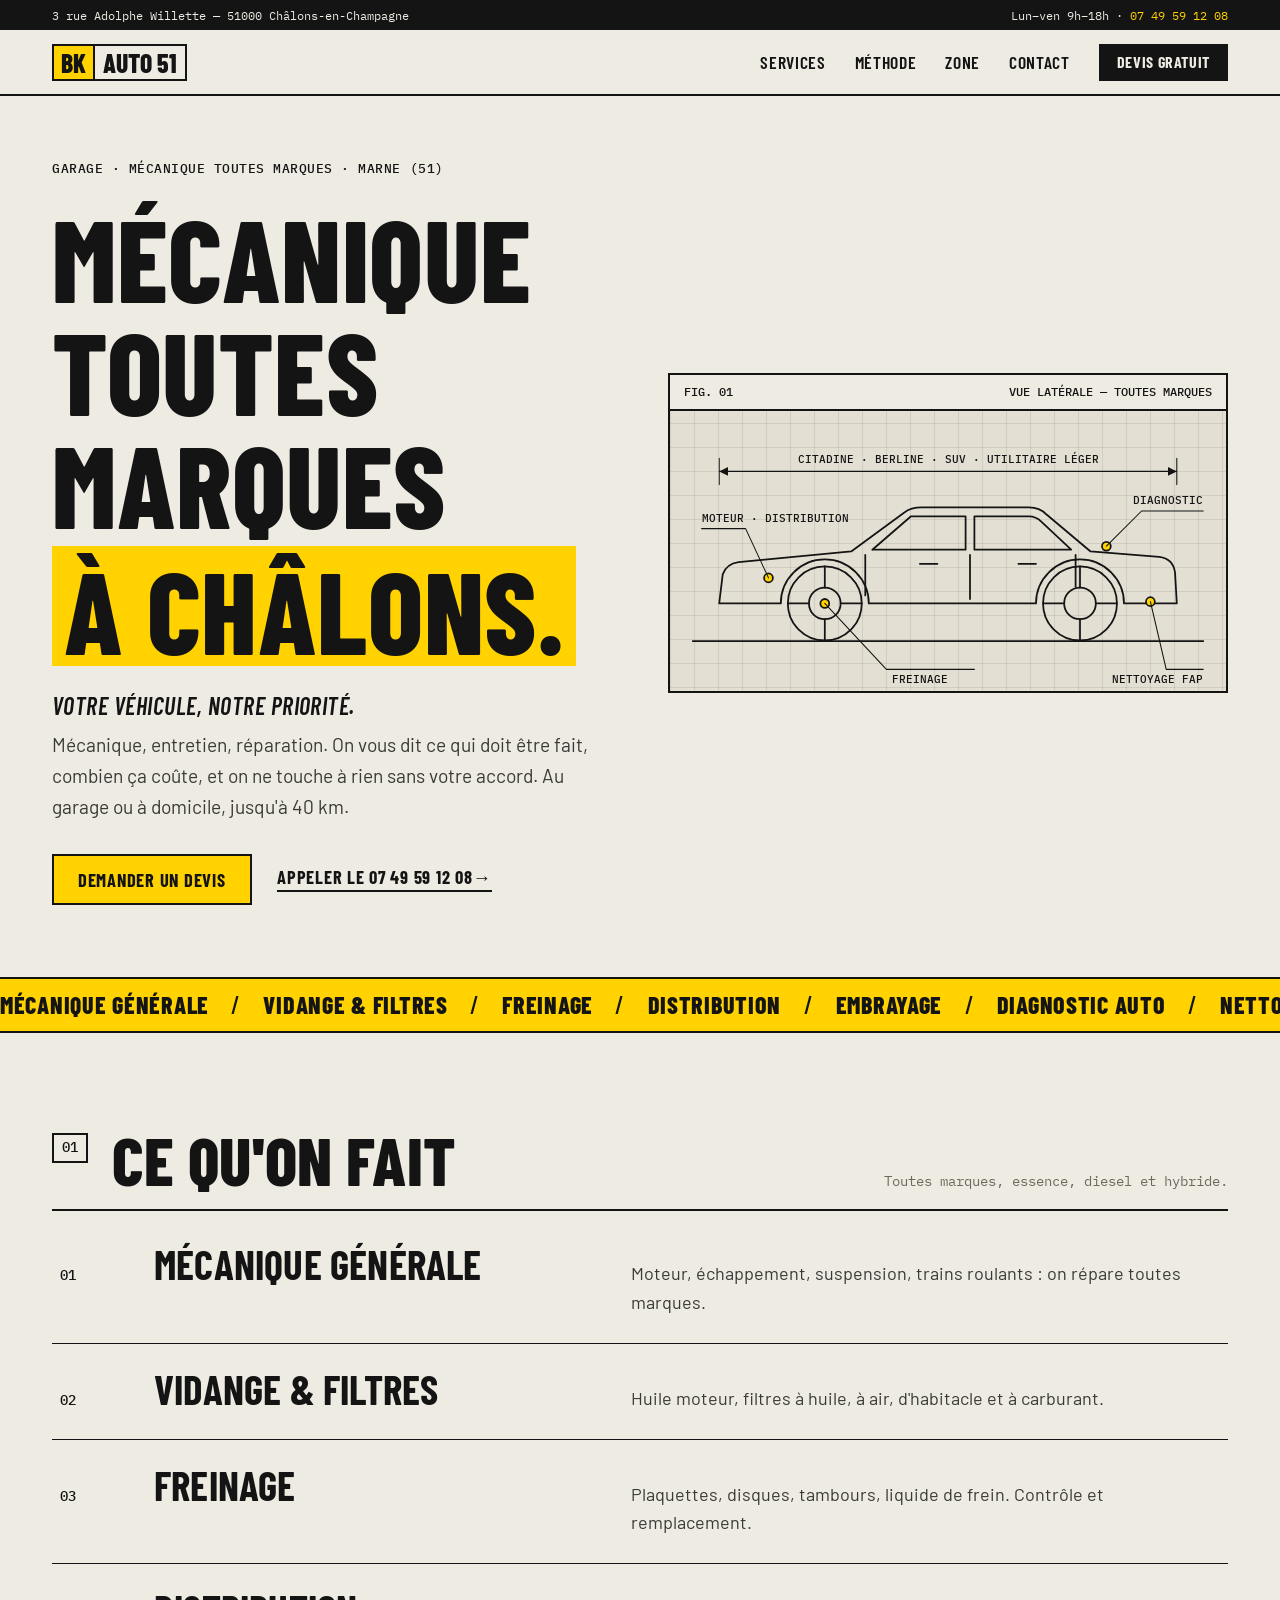
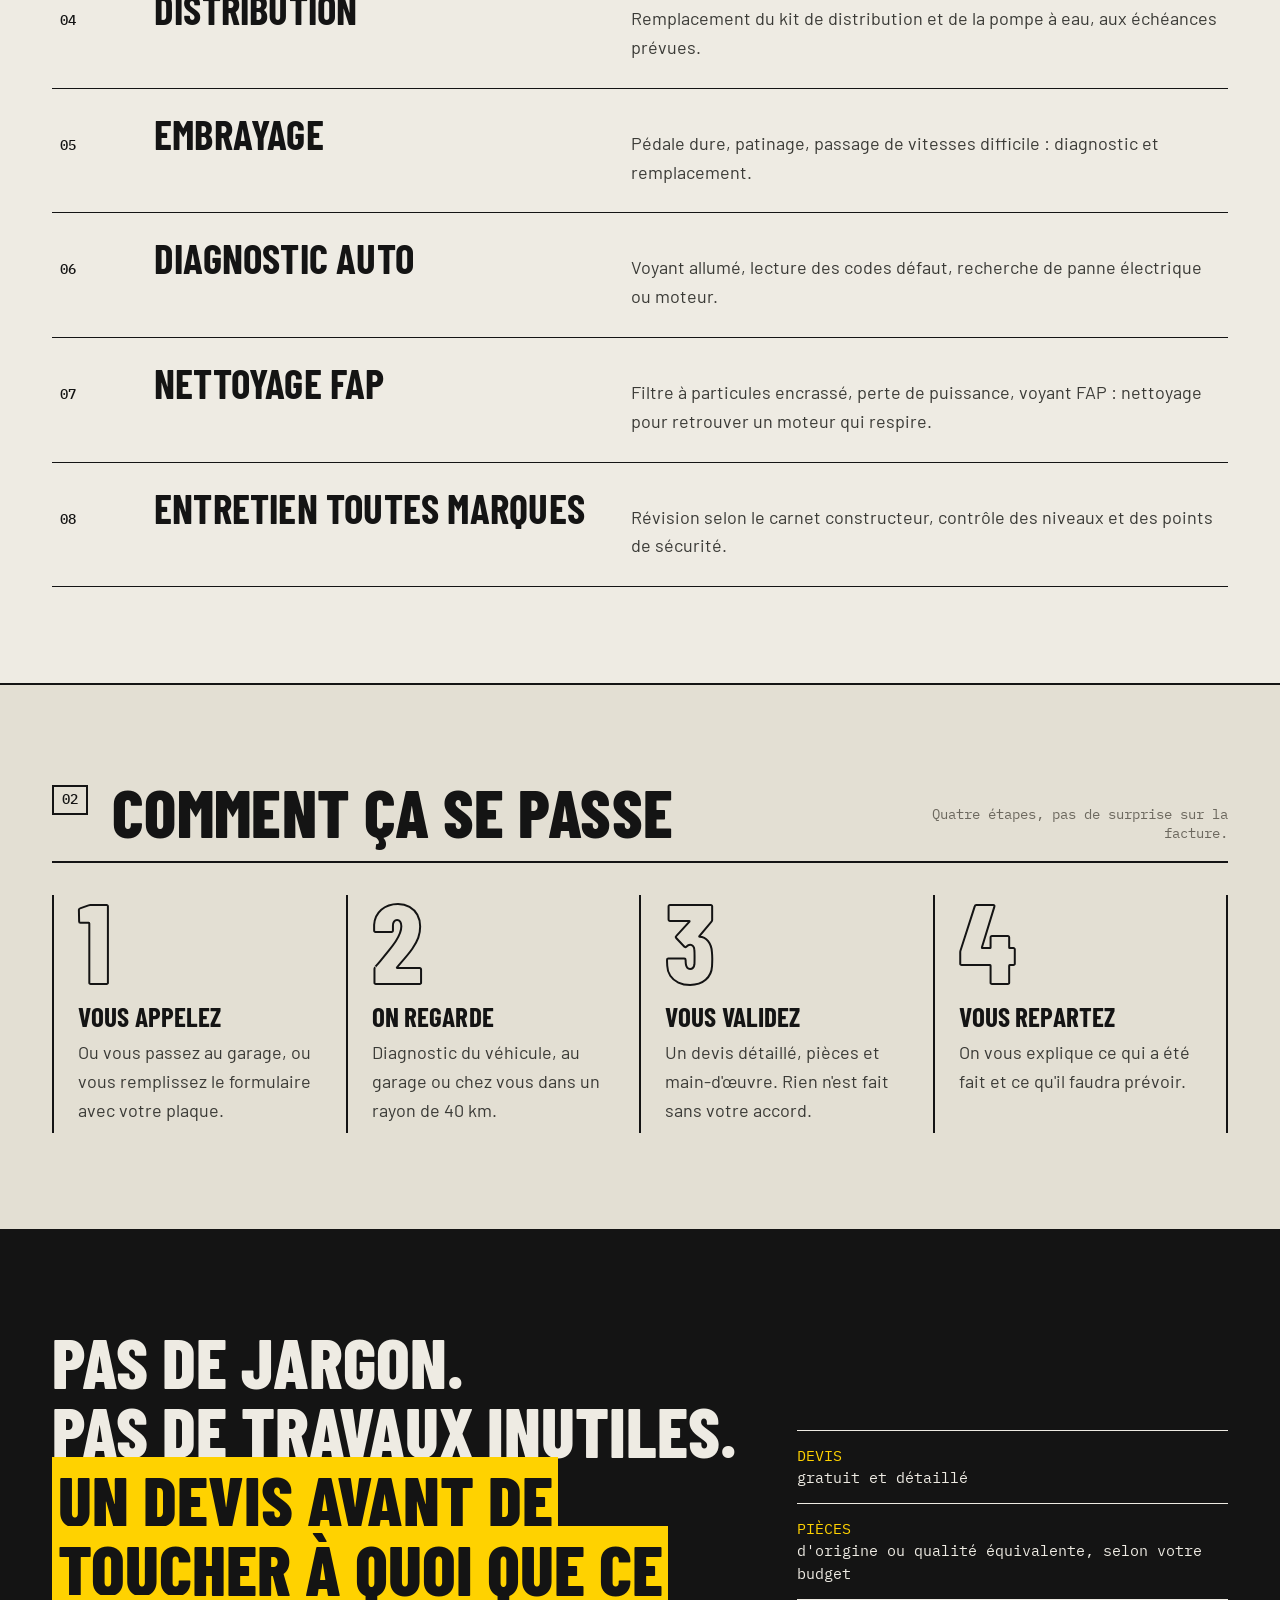
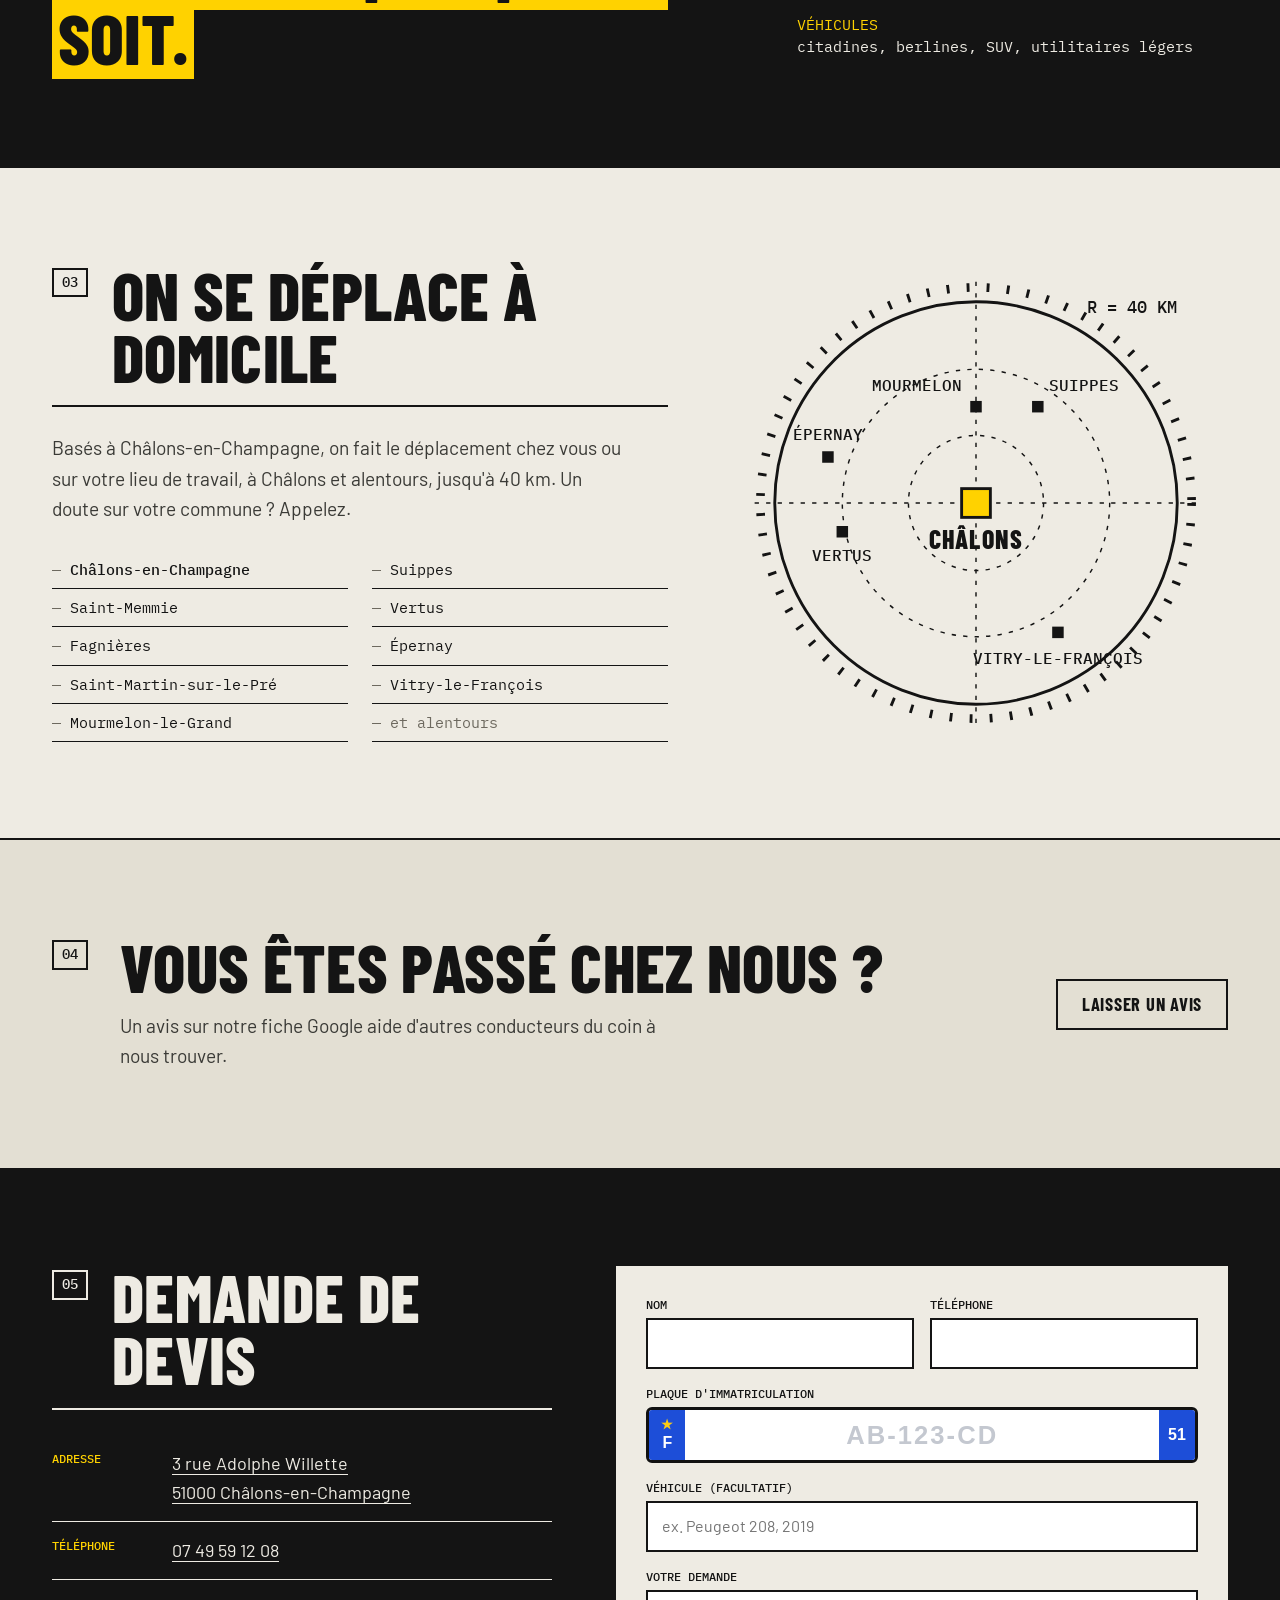
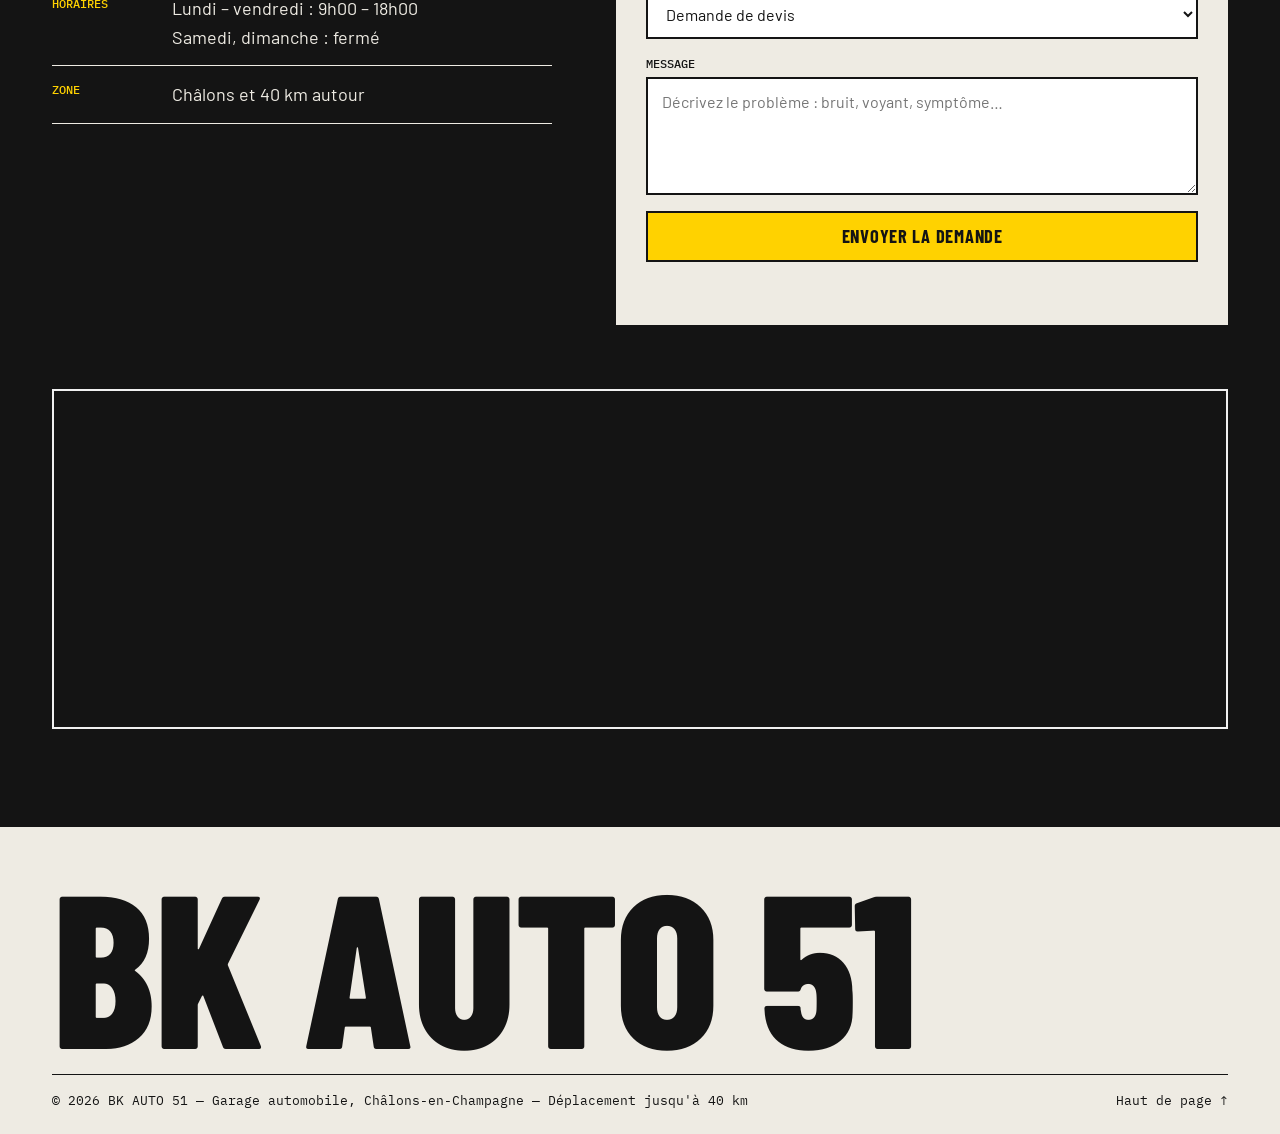
==== index.html @ 9341cbe3 "Contenu du flyer : slogan, services (vidange, distribution, embrayage, FAP), déplacement à domicile " ====
<!doctype html>
<html lang="fr">
<head>
  <meta charset="utf-8">
  <meta name="viewport" content="width=device-width, initial-scale=1">
  <title>BK AUTO 51 · Garage automobile à Châlons-en-Champagne</title>
  <meta name="description" content="BK AUTO 51, garage automobile à Châlons-en-Champagne : mécanique générale, vidange, freinage, distribution, embrayage, diagnostic et nettoyage FAP toutes marques. Déplacement à domicile jusqu'à 40 km autour de Châlons. Devis gratuit.">
  <meta property="og:title" content="BK AUTO 51 · Garage automobile à Châlons-en-Champagne">
  <meta property="og:description" content="Votre véhicule, notre priorité. Mécanique, entretien, réparation toutes marques à Châlons-en-Champagne. Déplacement à domicile.">
  <meta property="og:type" content="website">
  <meta property="og:locale" content="fr_FR">
  <meta name="theme-color" content="#141414">
  <link rel="icon" href="/assets/favicon.svg" type="image/svg+xml">
  <link rel="preconnect" href="https://fonts.googleapis.com">
  <link rel="preconnect" href="https://fonts.gstatic.com" crossorigin>
  <link href="https://fonts.googleapis.com/css2?family=Barlow+Condensed:wght@500;600;700;800&family=Barlow:wght@400;500;600&family=IBM+Plex+Mono:wght@400;500&display=swap" rel="stylesheet">
  <link rel="stylesheet" href="/assets/styles.css?v=10">
  <script type="application/ld+json">
  {
    "@context": "https://schema.org",
    "@type": "AutoRepair",
    "name": "BK AUTO 51",
    "address": {
      "@type": "PostalAddress",
      "streetAddress": "3 Rue Adolphe Willette",
      "postalCode": "51000",
      "addressLocality": "Châlons-en-Champagne",
      "addressCountry": "FR"
    },
    "telephone": "+33749591208",
    "openingHours": "Mo-Fr 09:00-18:00",
    "areaServed": {
      "@type": "GeoCircle",
      "geoMidpoint": { "@type": "GeoCoordinates", "latitude": 48.957, "longitude": 4.363 },
      "geoRadius": "40000"
    }
  }
  </script>
</head>
<body>
  <div class="topbar">
    <div class="container topbar__inner">
      <span>3 rue Adolphe Willette — 51000 Châlons-en-Champagne</span>
      <span class="topbar__right">Lun–ven 9h–18h · <a href="tel:+33749591208">07 49 59 12 08</a></span>
    </div>
  </div>

  <header class="header" id="top">
    <div class="container header__inner">
      <a href="#top" class="logo" aria-label="BK AUTO 51, accueil">
        <span class="logo__bk">BK</span><span class="logo__rest">AUTO&nbsp;51</span>
      </a>
      <button class="nav-toggle" aria-label="Ouvrir le menu" aria-expanded="false" aria-controls="nav">Menu</button>
      <nav class="nav" id="nav">
        <a href="#services">Services</a>
        <a href="#methode">Méthode</a>
        <a href="#zone">Zone</a>
        <a href="#contact">Contact</a>
        <a href="#contact" class="btn btn--dark btn--sm">Devis gratuit</a>
      </nav>
    </div>
  </header>

  <main>
    <section class="hero">
      <div class="container hero__inner">
        <div class="hero__text">
          <p class="kicker anim-in" style="--d:0">Garage · Mécanique toutes marques · Marne (51)</p>
          <h1 class="anim-in" style="--d:1">Mécanique<br>toutes marques<br><mark>à Châlons.</mark></h1>
          <p class="slogan anim-in" style="--d:2">Votre véhicule, notre priorité.</p>
          <p class="lead anim-in" style="--d:2">Mécanique, entretien, réparation. On vous dit ce qui doit être fait, combien ça coûte, et on ne touche à rien sans votre accord. Au garage ou à domicile, jusqu'à 40&nbsp;km.</p>
          <div class="hero__actions anim-in" style="--d:3">
            <a href="#contact" class="btn btn--yellow">Demander un devis</a>
            <a href="tel:+33749591208" class="link-arrow">Appeler le 07 49 59 12 08</a>
          </div>
        </div>

        <figure class="blueprint anim-in" style="--d:2" aria-hidden="true">
          <figcaption class="blueprint__cap"><span>Fig. 01</span><span>Vue latérale — toutes marques</span></figcaption>
          <svg viewBox="0 0 600 300" class="blueprint__svg">
            <g class="bp-draw">
              <path d="M40 205 L44 172 Q48 160 62 158 L190 146 L250 102 Q258 96 270 96 L392 96 Q404 96 412 104 L462 146 L540 152 Q556 154 558 170 L560 205 L500 205 A50 50 0 0 0 400 205 L210 205 A50 50 0 0 0 110 205 Z"/>
              <path d="M214 144 L258 106 L320 106 L320 144 Z"/>
              <path d="M330 106 L392 106 Q400 106 406 112 L440 144 L330 144 Z"/>
              <path d="M325 150 L325 200 M206 150 L206 196 M445 150 L445 186"/>
              <path d="M268 160 L288 160 M380 160 L400 160"/>
              <path d="M10 248 L590 248"/>
            </g>
            <g class="bp-wheel" style="transform-origin:160px 205px">
              <circle cx="160" cy="205" r="42"/><circle cx="160" cy="205" r="18"/>
              <path d="M160 187 V163 M160 223 V247 M142 205 H118 M178 205 H202"/>
            </g>
            <g class="bp-wheel" style="transform-origin:450px 205px">
              <circle cx="450" cy="205" r="42"/><circle cx="450" cy="205" r="18"/>
              <path d="M450 187 V163 M450 223 V247 M432 205 H408 M468 205 H492"/>
            </g>
            <g class="bp-dim">
              <path d="M40 40 V70 M560 40 V70 M40 55 H560"/>
              <path d="M40 55 l10 -5 v10 z M560 55 l-10 -5 v10 z" class="bp-fill"/>
              <text x="300" y="46" text-anchor="middle">Citadine · berline · SUV · utilitaire léger</text>
            </g>
            <g class="bp-call">
              <circle cx="96" cy="176" r="5" class="bp-fill"/><path d="M96 176 L70 120 H20"/><text x="20" y="112">Moteur · distribution</text>
              <circle cx="160" cy="205" r="5" class="bp-fill"/><path d="M160 205 L230 280 H330"/><text x="236" y="296">Freinage</text>
              <circle cx="480" cy="140" r="5" class="bp-fill"/><path d="M480 140 L520 100 H590"/><text x="590" y="92" text-anchor="end">Diagnostic</text>
              <circle cx="530" cy="203" r="5" class="bp-fill"/><path d="M530 203 L548 280 H590"/><text x="590" y="296" text-anchor="end">Nettoyage FAP</text>
            </g>
          </svg>
        </figure>
      </div>
    </section>

    <div class="ticker" aria-hidden="true">
      <div class="ticker__track">
        <span>Mécanique générale</span><span>Vidange &amp; filtres</span><span>Freinage</span><span>Distribution</span><span>Embrayage</span><span>Diagnostic auto</span><span>Nettoyage FAP</span><span>Entretien toutes marques</span><span>Déplacement à domicile</span>
        <span>Mécanique générale</span><span>Vidange &amp; filtres</span><span>Freinage</span><span>Distribution</span><span>Embrayage</span><span>Diagnostic auto</span><span>Nettoyage FAP</span><span>Entretien toutes marques</span><span>Déplacement à domicile</span>
      </div>
    </div>

    <section class="section" id="services">
      <div class="container">
        <header class="sec-head" data-reveal>
          <span class="sec-head__num">01</span>
          <h2>Ce qu'on fait</h2>
          <p>Toutes marques, essence, diesel et hybride.</p>
        </header>
        <ol class="services">
          <li data-reveal><span class="services__n">01</span><h3>Mécanique générale</h3><p>Moteur, échappement, suspension, trains roulants : on répare toutes marques.</p></li>
          <li data-reveal><span class="services__n">02</span><h3>Vidange &amp; filtres</h3><p>Huile moteur, filtres à huile, à air, d'habitacle et à carburant.</p></li>
          <li data-reveal><span class="services__n">03</span><h3>Freinage</h3><p>Plaquettes, disques, tambours, liquide de frein. Contrôle et remplacement.</p></li>
          <li data-reveal><span class="services__n">04</span><h3>Distribution</h3><p>Remplacement du kit de distribution et de la pompe à eau, aux échéances prévues.</p></li>
          <li data-reveal><span class="services__n">05</span><h3>Embrayage</h3><p>Pédale dure, patinage, passage de vitesses difficile : diagnostic et remplacement.</p></li>
          <li data-reveal><span class="services__n">06</span><h3>Diagnostic auto</h3><p>Voyant allumé, lecture des codes défaut, recherche de panne électrique ou moteur.</p></li>
          <li data-reveal><span class="services__n">07</span><h3>Nettoyage FAP</h3><p>Filtre à particules encrassé, perte de puissance, voyant FAP : nettoyage pour retrouver un moteur qui respire.</p></li>
          <li data-reveal><span class="services__n">08</span><h3>Entretien toutes marques</h3><p>Révision selon le carnet constructeur, contrôle des niveaux et des points de sécurité.</p></li>
        </ol>
      </div>
    </section>

    <section class="section section--paper2" id="methode">
      <div class="container">
        <header class="sec-head" data-reveal>
          <span class="sec-head__num">02</span>
          <h2>Comment ça se passe</h2>
          <p>Quatre étapes, pas de surprise sur la facture.</p>
        </header>
        <ol class="steps">
          <li data-reveal><span class="steps__n">1</span><h3>Vous appelez</h3><p>Ou vous passez au garage, ou vous remplissez le formulaire avec votre plaque.</p></li>
          <li data-reveal><span class="steps__n">2</span><h3>On regarde</h3><p>Diagnostic du véhicule, au garage ou chez vous dans un rayon de 40&nbsp;km.</p></li>
          <li data-reveal><span class="steps__n">3</span><h3>Vous validez</h3><p>Un devis détaillé, pièces et main-d'œuvre. Rien n'est fait sans votre accord.</p></li>
          <li data-reveal><span class="steps__n">4</span><h3>Vous repartez</h3><p>On vous explique ce qui a été fait et ce qu'il faudra prévoir.</p></li>
        </ol>
      </div>
    </section>

    <section class="section section--ink" id="engagement">
      <div class="container statement">
        <p class="statement__big" data-reveal>Pas de jargon.<br>Pas de travaux inutiles.<br><mark>Un devis avant de toucher à quoi que ce soit.</mark></p>
        <ul class="statement__list" data-reveal>
          <li><span>Devis</span>gratuit et détaillé</li>
          <li><span>Pièces</span>d'origine ou qualité équivalente, selon votre budget</li>
          <li><span>Véhicules</span>citadines, berlines, SUV, utilitaires légers</li>
        </ul>
      </div>
    </section>

    <section class="section" id="zone">
      <div class="container zone">
        <div>
          <header class="sec-head sec-head--stack" data-reveal>
            <span class="sec-head__num">03</span>
            <h2>On se déplace à domicile</h2>
          </header>
          <p class="lead" data-reveal>Basés à Châlons-en-Champagne, on fait le déplacement chez vous ou sur votre lieu de travail, à Châlons et alentours, jusqu'à 40&nbsp;km. Un doute sur votre commune&nbsp;? Appelez.</p>
          <ul class="towns" data-reveal>
            <li>Châlons-en-Champagne</li><li>Saint-Memmie</li><li>Fagnières</li><li>Saint-Martin-sur-le-Pré</li>
            <li>Mourmelon-le-Grand</li><li>Suippes</li><li>Vertus</li><li>Épernay</li><li>Vitry-le-François</li><li>et alentours</li>
          </ul>
        </div>
        <figure class="map" data-reveal aria-hidden="true">
          <svg viewBox="0 0 320 320">
            <circle class="map__grid" cx="160" cy="160" r="140"/>
            <circle class="map__grid map__grid--thin" cx="160" cy="160" r="93"/>
            <circle class="map__grid map__grid--thin" cx="160" cy="160" r="47"/>
            <circle class="map__spin" cx="160" cy="160" r="150"/>
            <path class="map__grid map__grid--thin" d="M160 6 V314 M6 160 H314"/>
            <g class="map__towns">
              <g style="--t:0"><rect x="53" y="124" width="8" height="8"/><text x="57" y="116" text-anchor="middle">Épernay</text></g>
              <g style="--t:1"><rect x="63" y="176" width="8" height="8"/><text x="67" y="200" text-anchor="middle">Vertus</text></g>
              <g style="--t:2"><rect x="156" y="89" width="8" height="8"/><text x="150" y="82" text-anchor="end">Mourmelon</text></g>
              <g style="--t:3"><rect x="199" y="89" width="8" height="8"/><text x="211" y="82">Suippes</text></g>
              <g style="--t:4"><rect x="213" y="246" width="8" height="8"/><text x="217" y="272" text-anchor="middle">Vitry-le-François</text></g>
            </g>
            <text class="map__km" x="300" y="28" text-anchor="end">R = 40 km</text>
            <rect class="map__home" x="150" y="150" width="20" height="20"/>
            <text class="map__city" x="160" y="192" text-anchor="middle">CHÂLONS</text>
          </svg>
        </figure>
      </div>
    </section>

    <section class="section section--paper2" id="avis">
      <div class="container reviews" data-reveal>
        <span class="sec-head__num">04</span>
        <div>
          <h2>Vous êtes passé chez nous&nbsp;?</h2>
          <p class="lead">Un avis sur notre fiche Google aide d'autres conducteurs du coin à nous trouver.</p>
        </div>
        <a class="btn btn--outline" href="https://www.google.com/maps/search/?api=1&amp;query=BK+AUTO+51+3+rue+Adolphe+Willette+51000+Ch%C3%A2lons-en-Champagne" target="_blank" rel="noopener">Laisser un avis</a>
      </div>
    </section>

    <section class="section section--ink" id="contact">
      <div class="container contact">
        <div>
          <header class="sec-head sec-head--stack" data-reveal>
            <span class="sec-head__num">05</span>
            <h2>Demande de devis</h2>
          </header>
          <dl class="infos" data-reveal>
            <dt>Adresse</dt>
            <dd><a href="https://www.google.com/maps/search/?api=1&amp;query=BK+AUTO+51+3+rue+Adolphe+Willette+51000+Ch%C3%A2lons-en-Champagne" target="_blank" rel="noopener">3 rue Adolphe Willette<br>51000 Châlons-en-Champagne</a></dd>
            <dt>Téléphone</dt>
            <dd><a href="tel:+33749591208">07 49 59 12 08</a></dd>
            <dt>Horaires</dt>
            <dd>Lundi – vendredi : 9h00 – 18h00<br>Samedi, dimanche : fermé</dd>
            <dt>Zone</dt>
            <dd>Châlons et 40&nbsp;km autour</dd>
          </dl>
        </div>

        <form class="form" id="contact-form" novalidate data-reveal>
          <div class="form__row">
            <label>Nom<input name="nom" required autocomplete="name"></label>
            <label>Téléphone<input name="tel" type="tel" required autocomplete="tel"></label>
          </div>
          <div class="form__plate">
            <span id="plaque-label">Plaque d'immatriculation</span>
            <label class="plate">
              <span class="plate__eu"><span class="plate__stars">★</span>F</span>
              <input name="plaque" placeholder="AB-123-CD" maxlength="10" autocomplete="off" spellcheck="false" required aria-labelledby="plaque-label">
              <span class="plate__dep">51</span>
            </label>
          </div>
          <label>Véhicule (facultatif)<input name="vehicule" placeholder="ex. Peugeot 208, 2019"></label>
          <label>Votre demande
            <select name="objet">
              <option>Demande de devis</option>
              <option>Entretien / révision</option>
              <option>Réparation / diagnostic</option>
              <option>Freinage</option>
              <option>Distribution / embrayage</option>
              <option>Nettoyage FAP</option>
              <option>Déplacement à domicile</option>
              <option>Autre</option>
            </select>
          </label>
          <label>Message<textarea name="message" rows="4" required placeholder="Décrivez le problème : bruit, voyant, symptôme…"></textarea></label>
          <button type="submit" class="btn btn--yellow btn--block">Envoyer la demande</button>
          <p class="form__note" role="status" aria-live="polite"></p>
        </form>
      </div>
      <div class="container map-embed" data-reveal>
        <iframe title="Plan d'accès BK AUTO 51" loading="lazy" referrerpolicy="no-referrer-when-downgrade"
          src="https://maps.google.com/maps?q=BK%20AUTO%2051%2C%203%20Rue%20Adolphe%20Willette%2C%2051000%20Ch%C3%A2lons-en-Champagne&z=15&output=embed"></iframe>
      </div>
    </section>
  </main>

  <footer class="footer">
    <div class="container">
      <p class="footer__mark" aria-hidden="true">BK AUTO 51</p>
      <div class="footer__inner">
        <p>© <span id="year"></span> BK AUTO 51 — Garage automobile, Châlons-en-Champagne — Déplacement jusqu'à 40&nbsp;km</p>
        <a href="#top">Haut de page ↑</a>
      </div>
    </div>
  </footer>

  <script src="/assets/main.js?v=10" defer></script>
</body>
</html>
---- assets/styles.css ----
/* BK AUTO 51 — signalétique d'atelier : papier, encre, jaune sécurité */
:root {
  --bg: #eeebe3;
  --bg-alt: #e3dfd3;
  --ink: #141414;
  --ink-soft: #3a3a36;
  --muted: #6d695f;
  --line: #141414;
  --accent: #ffd200;
  --accent-ink: #141414;
  --radius: 0;
  --shadow: none;
  --display: "Barlow Condensed", "Arial Narrow", sans-serif;
  --text: Barlow, "Helvetica Neue", Arial, sans-serif;
  --mono: "IBM Plex Mono", ui-monospace, Menlo, monospace;
}
@media (prefers-color-scheme: dark) {
  :root:not([data-theme="light"]) {
    --bg: #171716;
    --bg-alt: #201f1d;
    --ink: #eeebe3;
    --ink-soft: #cfcbc0;
    --muted: #9b968a;
    --line: #eeebe3;
  }
}

*, *::before, *::after { box-sizing: border-box; }
[hidden] { display: none !important; }
html { scroll-behavior: smooth; scroll-padding-top: 70px; }
body {
  margin: 0; background: var(--bg); color: var(--ink);
  font: 400 18px/1.6 var(--text);
  -webkit-font-smoothing: antialiased; overflow-x: clip;
}
img, svg, iframe { display: block; max-width: 100%; }
a { color: inherit; }
h1, h2, h3 { font-family: var(--display); text-transform: uppercase; line-height: .92; margin: 0; font-weight: 800; letter-spacing: .005em; }
h1 { font-size: clamp(3.4rem, 9vw, 7.4rem); line-height: .98; }
h1 mark { display: inline-block; padding: .06em .1em 0; margin-top: .06em; }
h2 { font-size: clamp(2.4rem, 5.5vw, 4.2rem); }
h3 { font-size: 1.7rem; font-weight: 700; }
p { margin: 0 0 1rem; }
mark { background: var(--accent); color: #141414; padding: 0 .08em; box-decoration-break: clone; -webkit-box-decoration-break: clone; }

.container { width: 100%; max-width: 1240px; margin: 0 auto; padding: 0 16px; }
@media (min-width: 640px) { .container { padding: 0 32px; } }

.kicker { font: 500 .8rem/1.4 var(--mono); text-transform: uppercase; letter-spacing: .04em; margin-bottom: 1.4rem; }
.slogan { font: 600 italic 1.5rem/1.2 var(--display); text-transform: uppercase; letter-spacing: .02em; margin-bottom: .6rem; }
.lead { font-size: 1.2rem; color: var(--ink-soft); max-width: 36rem; }
.muted { color: var(--muted); }
.small { font-size: .88rem; }

/* Boutons : rectangles, bord épais */
.btn {
  display: inline-flex; align-items: center; justify-content: center; gap: .5rem;
  padding: .9rem 1.5rem; border: 2px solid var(--line); border-radius: 0; cursor: pointer;
  font: 700 1.15rem/1 var(--display); text-transform: uppercase; letter-spacing: .04em; text-decoration: none;
  transition: background .15s ease, color .15s ease, transform .15s ease;
}
.btn:active { transform: translateY(1px); }
.btn--yellow, .btn--primary { background: var(--accent); color: #141414; border-color: #141414; }
.btn--yellow:hover, .btn--primary:hover { background: #141414; color: var(--accent); }
.btn--dark { background: var(--ink); color: var(--bg); }
.btn--dark:hover { background: var(--accent); color: #141414; border-color: #141414; }
.btn--outline, .btn--ghost { background: transparent; color: var(--ink); }
.btn--outline:hover, .btn--ghost:hover { background: var(--ink); color: var(--bg); }
.btn--sm { padding: .55rem 1rem; font-size: 1rem; }
.btn--block { width: 100%; }
.btn:disabled { opacity: .45; cursor: not-allowed; }
.link-arrow { font: 700 1.15rem/1 var(--display); text-transform: uppercase; letter-spacing: .04em; text-decoration: none; border-bottom: 2px solid currentColor; padding-bottom: 3px; }
.link-arrow::after { content: " →"; display: inline-block; transition: transform .2s ease; }
.link-arrow:hover::after { transform: translateX(5px); }

/* Bandeau d'infos */
.topbar { background: #141414; color: #eeebe3; font: 400 .78rem/1 var(--mono); }
.topbar__inner { display: flex; justify-content: space-between; gap: 1rem; padding-top: 9px; padding-bottom: 9px; }
.topbar a { color: var(--accent); text-decoration: none; }
@media (max-width: 760px) { .topbar__inner > span:first-child { display: none; } .topbar__inner { justify-content: center; } }

/* En-tête */
.header { position: sticky; top: 0; z-index: 50; background: var(--bg); border-bottom: 2px solid var(--line); }
.header__inner { display: flex; align-items: center; justify-content: space-between; height: 64px; }
.logo { display: flex; align-items: stretch; text-decoration: none; font: 800 1.6rem/1 var(--display); text-transform: uppercase; border: 2px solid var(--line); }
.logo__bk { background: var(--accent); color: #141414; padding: .25rem .45rem; border-right: 2px solid var(--line); }
.logo__rest { padding: .25rem .5rem; }
.nav { display: flex; align-items: center; gap: 1.8rem; }
.nav a:not(.btn) { font: 600 1.1rem/1 var(--display); text-transform: uppercase; letter-spacing: .04em; text-decoration: none; padding: 4px 0; background: linear-gradient(currentColor, currentColor) no-repeat 0 100% / 0 2px; transition: background-size .25s ease; }
.nav a:not(.btn):hover { background-size: 100% 2px; }
.nav-toggle { display: none; font: 700 1rem/1 var(--display); text-transform: uppercase; letter-spacing: .06em; background: none; color: var(--ink); border: 2px solid var(--line); padding: .5rem .8rem; cursor: pointer; }
@media (max-width: 820px) {
  .nav-toggle { display: block; }
  .nav { position: absolute; top: 64px; left: 0; right: 0; flex-direction: column; align-items: stretch; gap: 0; background: var(--bg); border-bottom: 2px solid var(--line); padding: 0 16px 16px; display: none; }
  .nav.is-open { display: flex; }
  .nav a:not(.btn) { padding: 1rem 0; border-bottom: 1px solid var(--line); font-size: 1.4rem; background: none; }
  .nav .btn { margin-top: 1rem; }
}

/* Hero */
.hero { padding: 64px 0 72px; border-bottom: 2px solid var(--line); }
.hero__inner { display: grid; grid-template-columns: 1fr 1fr; gap: 56px; align-items: center; }
.hero h1 { margin-bottom: 1.6rem; }
.hero__actions { display: flex; flex-wrap: wrap; align-items: center; gap: 1.6rem; margin-top: 2rem; }
@media (max-width: 960px) { .hero__inner { grid-template-columns: 1fr; gap: 40px; } .hero { padding: 40px 0 48px; } }

.anim-in { opacity: 0; transform: translateY(18px); animation: rise .7s cubic-bezier(.2, .7, .2, 1) forwards; animation-delay: calc(var(--d, 0) * 120ms + 80ms); }
@keyframes rise { to { opacity: 1; transform: none; } }

/* Dessin technique */
.blueprint {
  margin: 0; border: 2px solid var(--line); color: var(--ink);
  background:
    linear-gradient(color-mix(in srgb, var(--ink) 9%, transparent) 1px, transparent 1px) 0 0 / 24px 24px,
    linear-gradient(90deg, color-mix(in srgb, var(--ink) 9%, transparent) 1px, transparent 1px) 0 0 / 24px 24px,
    var(--bg-alt);
}
.blueprint__cap { display: flex; justify-content: space-between; gap: 1rem; padding: 10px 14px; border-bottom: 2px solid var(--line); font: 500 .74rem/1.2 var(--mono); text-transform: uppercase; background: var(--bg); }
.blueprint__svg { width: 100%; height: auto; padding: 12px 14px 4px; overflow: visible; }
.blueprint__svg path, .blueprint__svg circle { fill: none; stroke: currentColor; stroke-width: 2; stroke-linejoin: round; stroke-linecap: round; }
.blueprint__svg .bp-fill { fill: currentColor; stroke: none; }
.blueprint__svg .bp-call circle.bp-fill { fill: var(--accent); stroke: currentColor; stroke-width: 2; }
.blueprint__svg text { font: 500 12px var(--mono); fill: currentColor; text-transform: uppercase; }
.bp-dim path:not(.bp-fill), .bp-call path { stroke-width: 1.2; }
.bp-draw path, .bp-wheel circle, .bp-wheel path { stroke-dasharray: 1400; stroke-dashoffset: 1400; animation: draw 2.4s cubic-bezier(.6, .1, .3, 1) forwards .4s; }
.bp-wheel { animation: wheel 9s linear infinite 2.8s; }
@keyframes draw { to { stroke-dashoffset: 0; } }
@keyframes wheel { to { transform: rotate(360deg); } }
.bp-dim, .bp-call { opacity: 0; animation: fade .6s ease forwards 2.4s; }
.bp-call { animation-delay: 2.8s; }
@keyframes fade { to { opacity: 1; } }

/* Défilant */
.ticker { background: var(--accent); color: #141414; border-bottom: 2px solid #141414; overflow: hidden; }
.ticker__track { display: flex; width: max-content; animation: ticker 38s linear infinite; }
.ticker__track span { font: 800 1.5rem/1 var(--display); text-transform: uppercase; letter-spacing: .03em; padding: 14px 0; white-space: nowrap; }
.ticker__track span::after { content: "/"; margin: 0 1.4rem; font-weight: 500; }
.ticker:hover .ticker__track { animation-play-state: paused; }
@keyframes ticker { to { transform: translateX(-50%); } }

/* Sections */
.section { padding: 96px 0; }
.section--paper2 { background: var(--bg-alt); border-top: 2px solid var(--line); border-bottom: 2px solid var(--line); }
.section--ink { background: #141414; color: #eeebe3; --line: #eeebe3; --ink: #eeebe3; --ink-soft: #cfcbc0; --muted: #9b968a; --bg: #141414; }
@media (max-width: 640px) { .section { padding: 64px 0; } }

.sec-head { display: grid; grid-template-columns: auto 1fr auto; align-items: end; gap: 0 24px; padding-bottom: 18px; border-bottom: 2px solid var(--line); margin-bottom: 8px; }
.sec-head p { margin: 0; font: 400 .85rem/1.4 var(--mono); color: var(--muted); max-width: 22rem; text-align: right; }
.sec-head--stack { grid-template-columns: auto 1fr; margin-bottom: 1.6rem; }
.sec-head__num { font: 500 .85rem/1 var(--mono); border: 2px solid var(--line); padding: 6px 8px; align-self: start; margin-top: 4px; }
@media (max-width: 760px) { .sec-head { grid-template-columns: auto 1fr; } .sec-head p { grid-column: 1 / -1; text-align: left; margin-top: 12px; } }

/* Liste des services */
.services { list-style: none; margin: 0; padding: 0; }
.services li {
  position: relative; display: grid; grid-template-columns: 70px minmax(220px, 1fr) 1.3fr; gap: 24px; align-items: baseline;
  padding: 26px 8px; border-bottom: 1px solid var(--line); isolation: isolate;
}
.services li::before { content: ""; position: absolute; inset: 0; background: var(--accent); transform: scaleX(0); transform-origin: 0 50%; transition: transform .35s cubic-bezier(.6, .1, .3, 1); z-index: -1; }
.services li:hover::before { transform: scaleX(1); }
.services li:hover, .services li:hover p { color: #141414; }
.services__n { font: 500 .85rem/1 var(--mono); }
.services h3 { font-size: clamp(1.8rem, 3.2vw, 2.6rem); }
.services p { margin: 0; color: var(--ink-soft); }
@media (max-width: 760px) { .services li { grid-template-columns: 44px 1fr; gap: 6px 12px; } .services p { grid-column: 2; } }

/* Étapes */
.steps { list-style: none; margin: 32px 0 0; padding: 0; display: grid; grid-template-columns: repeat(4, 1fr); border-left: 2px solid var(--line); }
.steps li { padding: 0 24px 8px; border-right: 2px solid var(--line); }
.steps__n { display: block; font: 800 7rem/.8 var(--display); color: transparent; -webkit-text-stroke: 2px var(--ink); margin-bottom: 1.2rem; transition: color .3s ease; }
.steps li:hover .steps__n { color: var(--accent); }
.steps h3 { margin-bottom: .6rem; }
.steps p { color: var(--ink-soft); margin: 0; }
@media (max-width: 900px) { .steps { grid-template-columns: 1fr 1fr; row-gap: 32px; } }
@media (max-width: 560px) { .steps { grid-template-columns: 1fr; border-left: 0; } .steps li { border-right: 0; border-top: 2px solid var(--line); padding: 20px 0 0; } .steps__n { font-size: 5rem; } }

/* Engagement */
.statement { display: grid; grid-template-columns: 1.6fr 1fr; gap: 56px; align-items: end; }
.statement__big { font: 800 clamp(2.4rem, 5.5vw, 4.6rem)/.98 var(--display); text-transform: uppercase; margin: 0; }
.statement__list { list-style: none; margin: 0; padding: 0; font: 400 .92rem/1.5 var(--mono); }
.statement__list li { padding: 14px 0; border-top: 1px solid #eeebe3; }
.statement__list span { display: block; color: var(--accent); text-transform: uppercase; }
@media (max-width: 860px) { .statement { grid-template-columns: 1fr; gap: 32px; } }

/* Zone */
.zone { display: grid; grid-template-columns: 1.1fr .9fr; gap: 56px; align-items: center; }
.towns { list-style: none; margin: 1.6rem 0 0; padding: 0; columns: 2; column-gap: 24px; font: 400 .95rem/1.4 var(--mono); }
.towns li { padding: 8px 0; border-bottom: 1px solid var(--line); break-inside: avoid; }
.towns li::before { content: "— "; color: var(--muted); }
.towns li:first-child { font-weight: 500; }
.towns li:last-child { color: var(--muted); }
.map { margin: 0; max-width: 460px; width: 100%; justify-self: center; }
.map svg { width: 100%; height: auto; overflow: visible; }
.map__grid { fill: none; stroke: var(--ink); stroke-width: 2; }
.map__grid--thin { stroke-width: 1; stroke-dasharray: 3 5; }
.map__spin { fill: none; stroke: var(--ink); stroke-width: 6; stroke-dasharray: 2 12; transform-origin: 160px 160px; animation: wheel 60s linear infinite; }
.map__towns rect { fill: var(--ink); }
.map__towns text, .map__km { font: 500 11px var(--mono); fill: var(--ink); text-transform: uppercase; }
.map__km { font-size: 12px; }
.map__home { fill: var(--accent); stroke: #141414; stroke-width: 2; }
.map__city { font: 800 18px var(--display); fill: var(--ink); letter-spacing: .04em; }
.map__towns g { opacity: 0; transition: opacity .4s ease; transition-delay: calc(var(--t) * 140ms + .3s); }
.map.is-visible .map__towns g { opacity: 1; }
@media (max-width: 860px) { .zone { grid-template-columns: 1fr; } }

/* Avis */
.reviews { display: grid; grid-template-columns: auto 1fr auto; gap: 24px 32px; align-items: center; }
.reviews .lead { margin: .8rem 0 0; }
.reviews .sec-head__num { align-self: start; }
@media (max-width: 760px) { .reviews { grid-template-columns: 1fr; } .reviews .sec-head__num { justify-self: start; } }

/* Contact */
.contact { display: grid; grid-template-columns: .9fr 1.1fr; gap: 64px; align-items: start; }
@media (max-width: 900px) { .contact { grid-template-columns: 1fr; gap: 40px; } }
.infos { margin: 0; display: grid; grid-template-columns: 120px 1fr; }
.infos dt, .infos dd { padding: 14px 0; border-bottom: 1px solid #eeebe3; margin: 0; }
.infos dt { font: 500 .78rem/1.6 var(--mono); text-transform: uppercase; color: var(--accent); }
.infos a { text-decoration: none; border-bottom: 1px solid currentColor; }
.infos a:hover { color: var(--accent); }

.form { background: #eeebe3; color: #141414; border: 2px solid #eeebe3; padding: 28px; display: grid; gap: 16px; }
.form__row { display: grid; grid-template-columns: 1fr 1fr; gap: 16px; }
@media (max-width: 520px) { .form__row { grid-template-columns: 1fr; } .form { padding: 18px; } }
.form label, .form__plate { display: grid; gap: 6px; font: 500 .78rem/1.3 var(--mono); text-transform: uppercase; }
.form input, .form select, .form textarea {
  font: 400 1rem/1.4 var(--text); text-transform: none; color: #141414; background: #fff;
  border: 2px solid #141414; border-radius: 0; padding: .75rem .85rem; width: 100%;
}
.form input:focus, .form select:focus, .form textarea:focus { outline: 3px solid var(--accent); outline-offset: 0; }
.form__note { margin: 0; font: 400 .85rem/1.5 var(--mono); min-height: 1.3em; }

.map-embed { margin-top: 64px; }
.map-embed iframe { width: 100%; height: 340px; border: 2px solid #eeebe3; filter: grayscale(1) contrast(1.05); }

/* Plaque d'immatriculation (formulaire de devis + atelier) */
.plate {
  display: flex; align-items: stretch; height: 64px; border: 3px solid #111; border-radius: 6px; overflow: hidden;
  background: #fff; cursor: text;
}
.plate:focus-within { outline: 3px solid var(--accent); outline-offset: 2px; }
.plate__eu, .plate__dep { display: grid; place-items: center; width: 42px; background: #1d4ed8; color: #fff; font: 700 1rem/1 Arial, sans-serif; }
.plate__eu { align-content: center; gap: 4px; }
.plate__stars { color: #facc15; font-size: .8rem; }
.plate input {
  width: 240px; border: 0; outline: 0; background: transparent; color: #111; text-align: center;
  font: 700 1.9rem/1 "Arial Narrow", Arial, sans-serif; letter-spacing: .08em; text-transform: uppercase;
}
.plate input::placeholder { color: #c4c8d0; }
@media (max-width: 520px) { .plate { width: 100%; } .plate input { width: 100%; min-width: 0; font-size: 1.6rem; } .plate-form .btn { width: 100%; } }
.form label.plate { display: flex; gap: 0; height: 56px; }
.form .plate input { width: 100%; min-width: 0; flex: 1; font-size: 1.6rem; padding: 0; border: 0; background: transparent; }
.form .plate input:focus { outline: 0; }
.form .plate__eu, .form .plate__dep { width: 36px; }

/* Pied de page */
.footer { padding: 48px 0 24px; border-top: 2px solid var(--line); overflow: hidden; }
.footer__mark { font: 800 clamp(4rem, 17vw, 15rem)/.8 var(--display); text-transform: uppercase; margin: 0 0 24px; letter-spacing: -.01em; white-space: nowrap; }
.footer__inner { display: flex; justify-content: space-between; flex-wrap: wrap; gap: 8px 24px; font: 400 .8rem/1.5 var(--mono); padding-top: 16px; border-top: 1px solid var(--line); }
.footer__inner p { margin: 0; }
.footer a { text-decoration: none; }
.footer a:hover { text-decoration: underline; }

/* Apparition au défilement */
[data-reveal] { opacity: 0; transform: translateY(24px); transition: opacity .6s ease, transform .7s cubic-bezier(.2, .7, .2, 1); transition-delay: calc(var(--i, 0) * 80ms); }
[data-reveal].is-visible { opacity: 1; transform: none; }

@keyframes pop { from { transform: scale(.94); } }

/* Mouvement réduit */
@media (prefers-reduced-motion: reduce) {
  *, *::before, *::after { animation: none !important; transition: none !important; }
  .anim-in, [data-reveal], .map__towns g, .bp-dim, .bp-call { opacity: 1 !important; transform: none !important; }
  .bp-draw path, .bp-wheel circle, .bp-wheel path { stroke-dashoffset: 0 !important; }
  html { scroll-behavior: auto; }
}
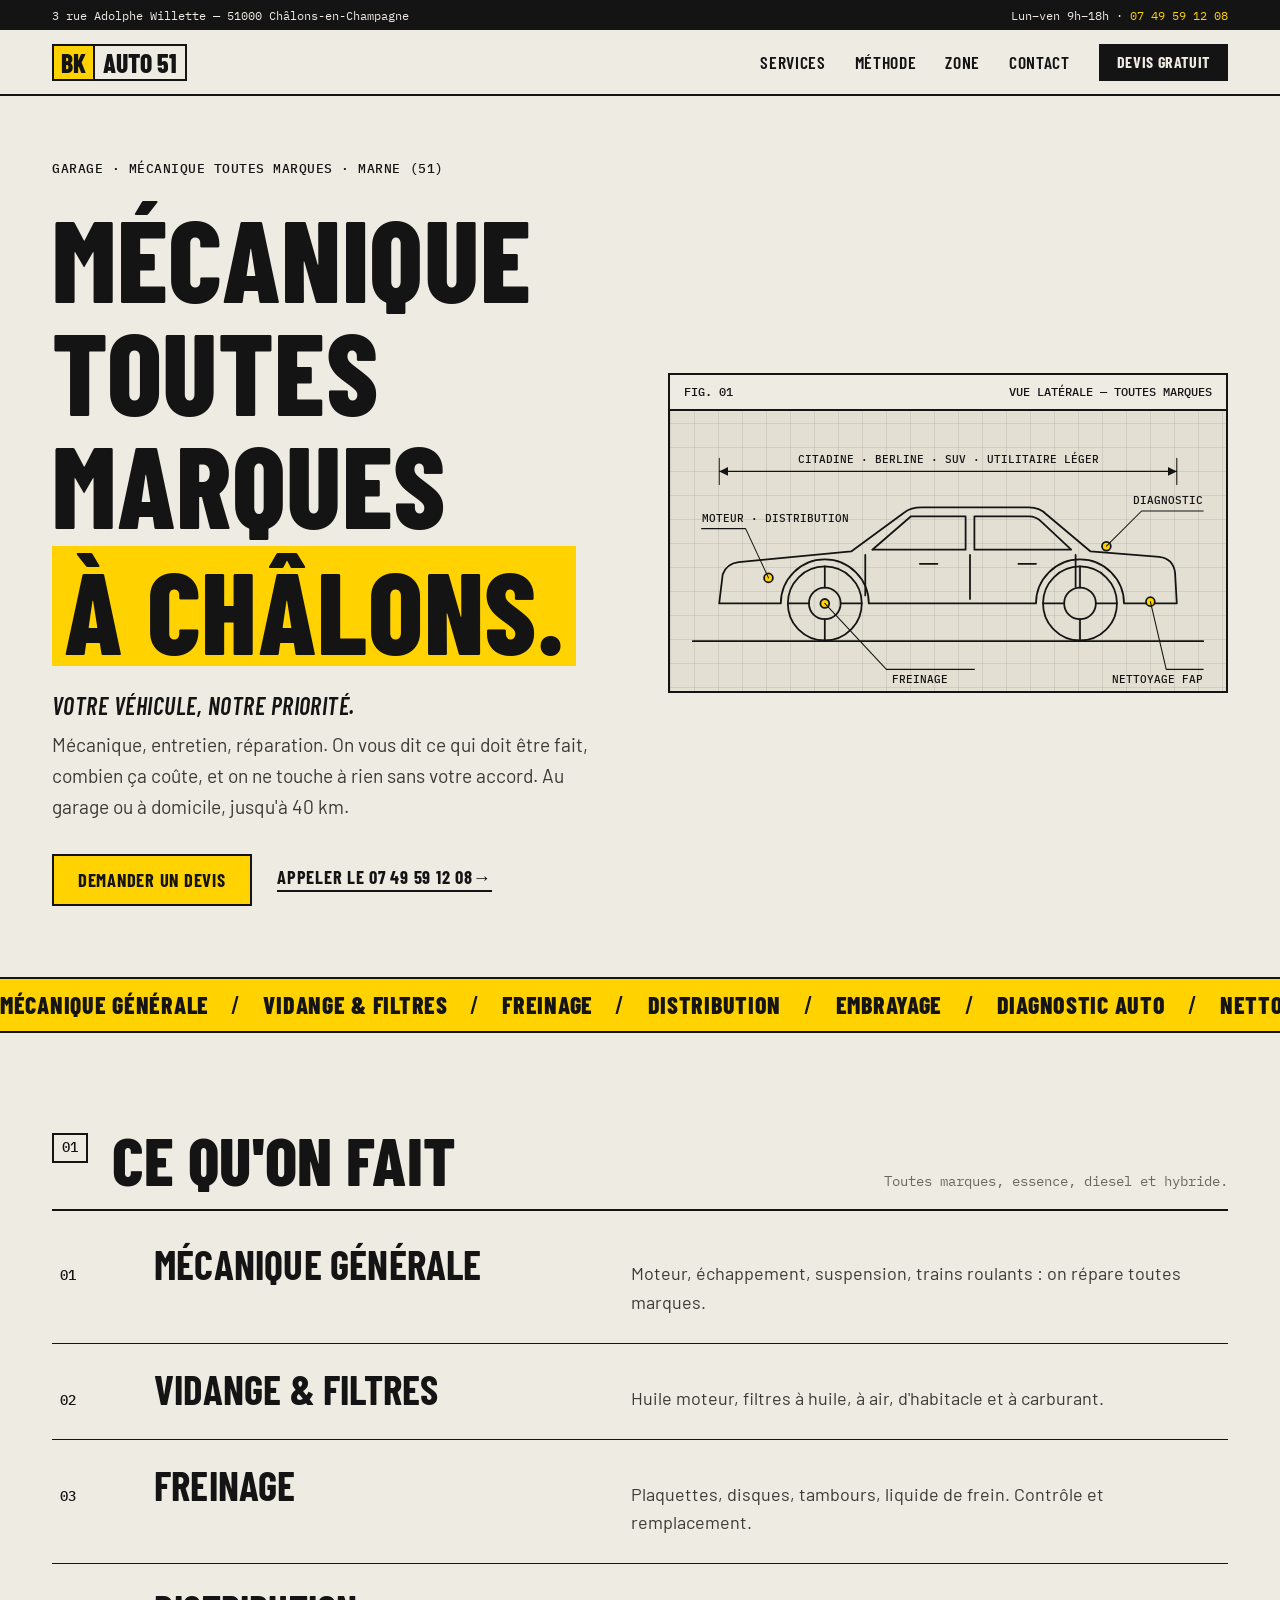
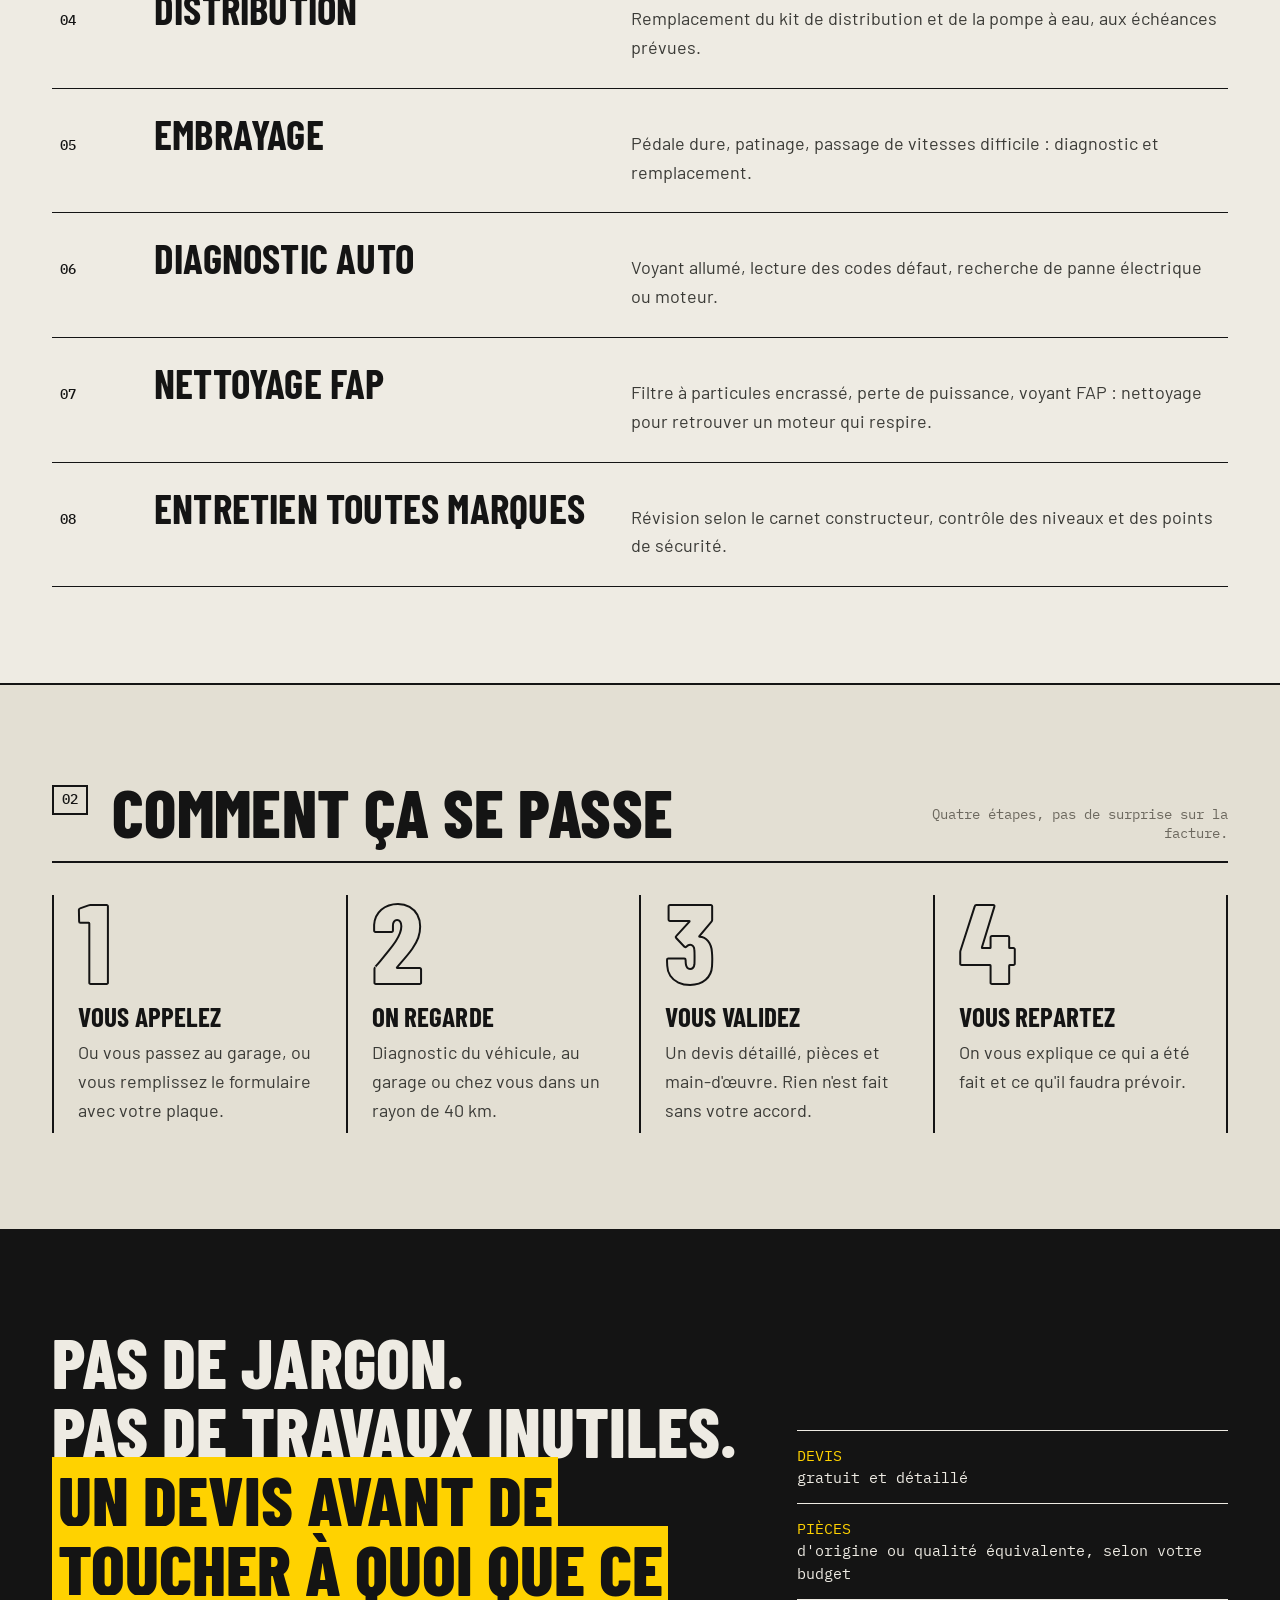
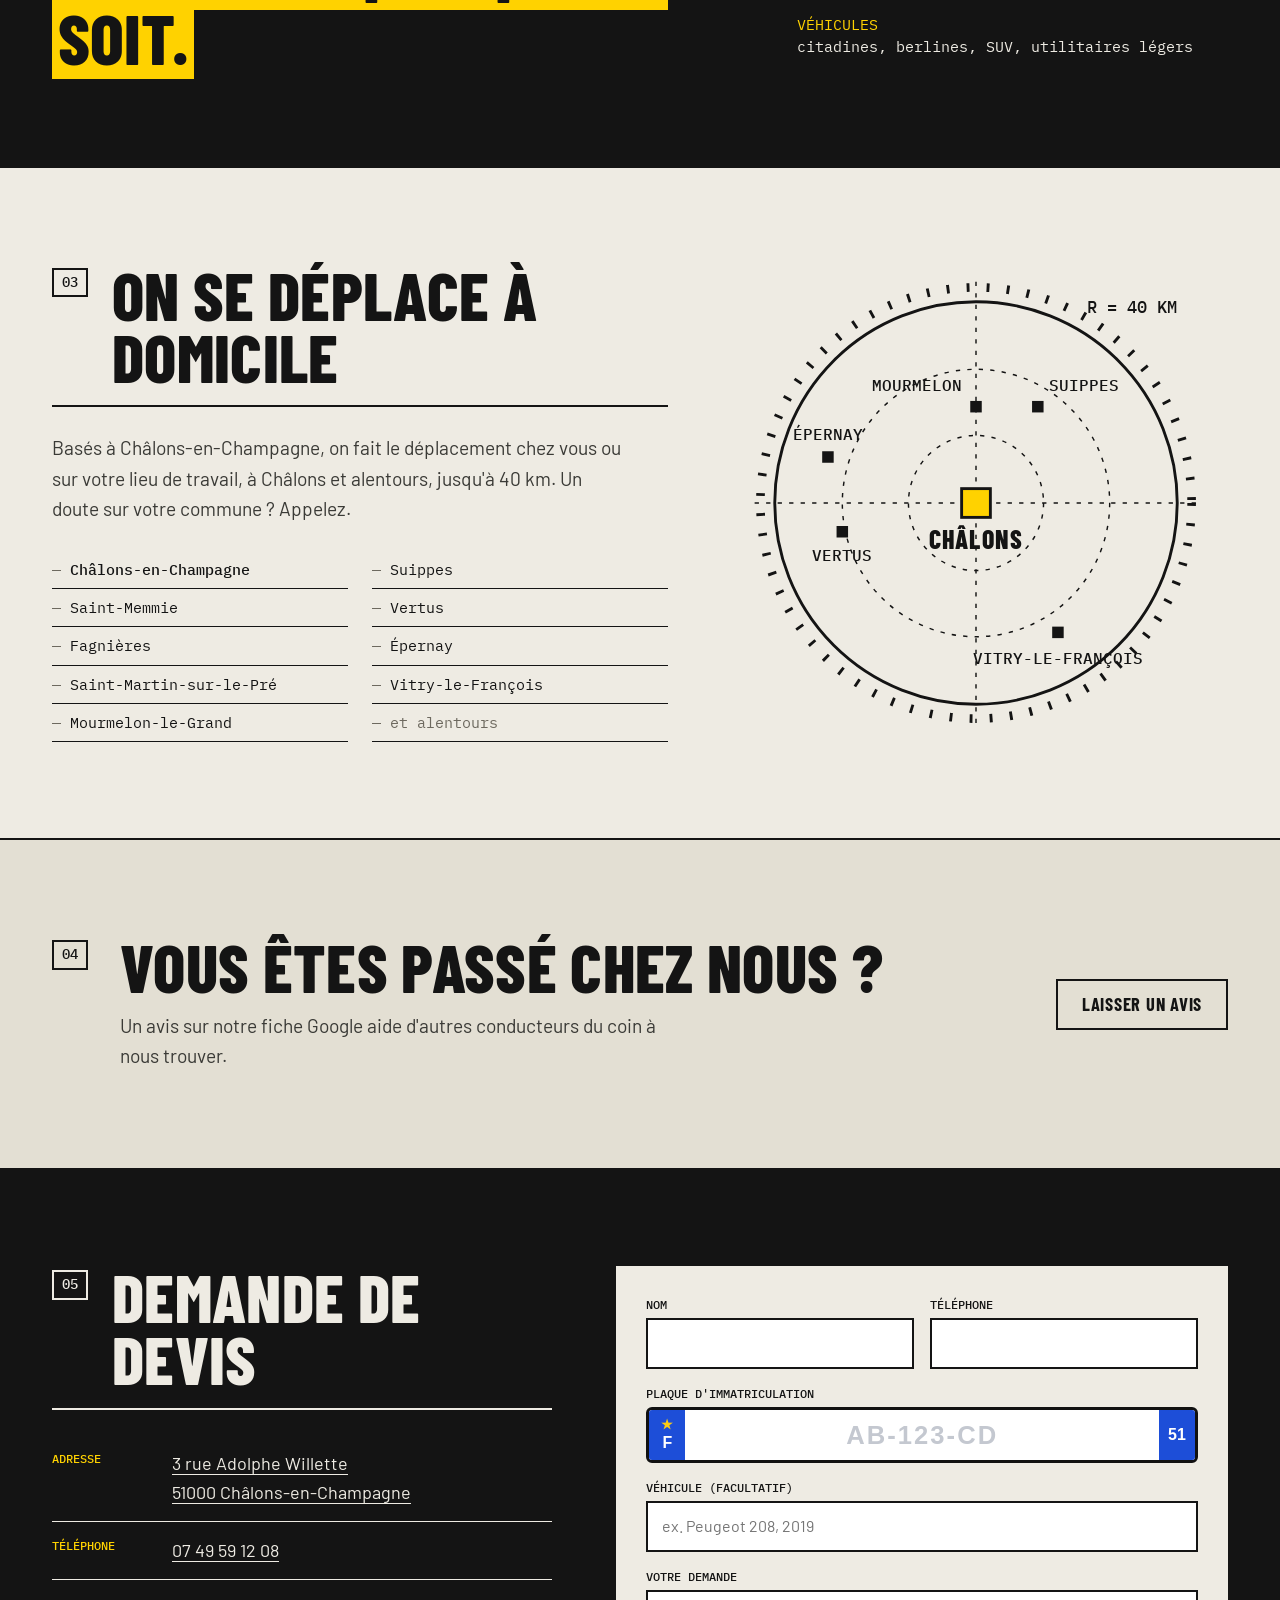
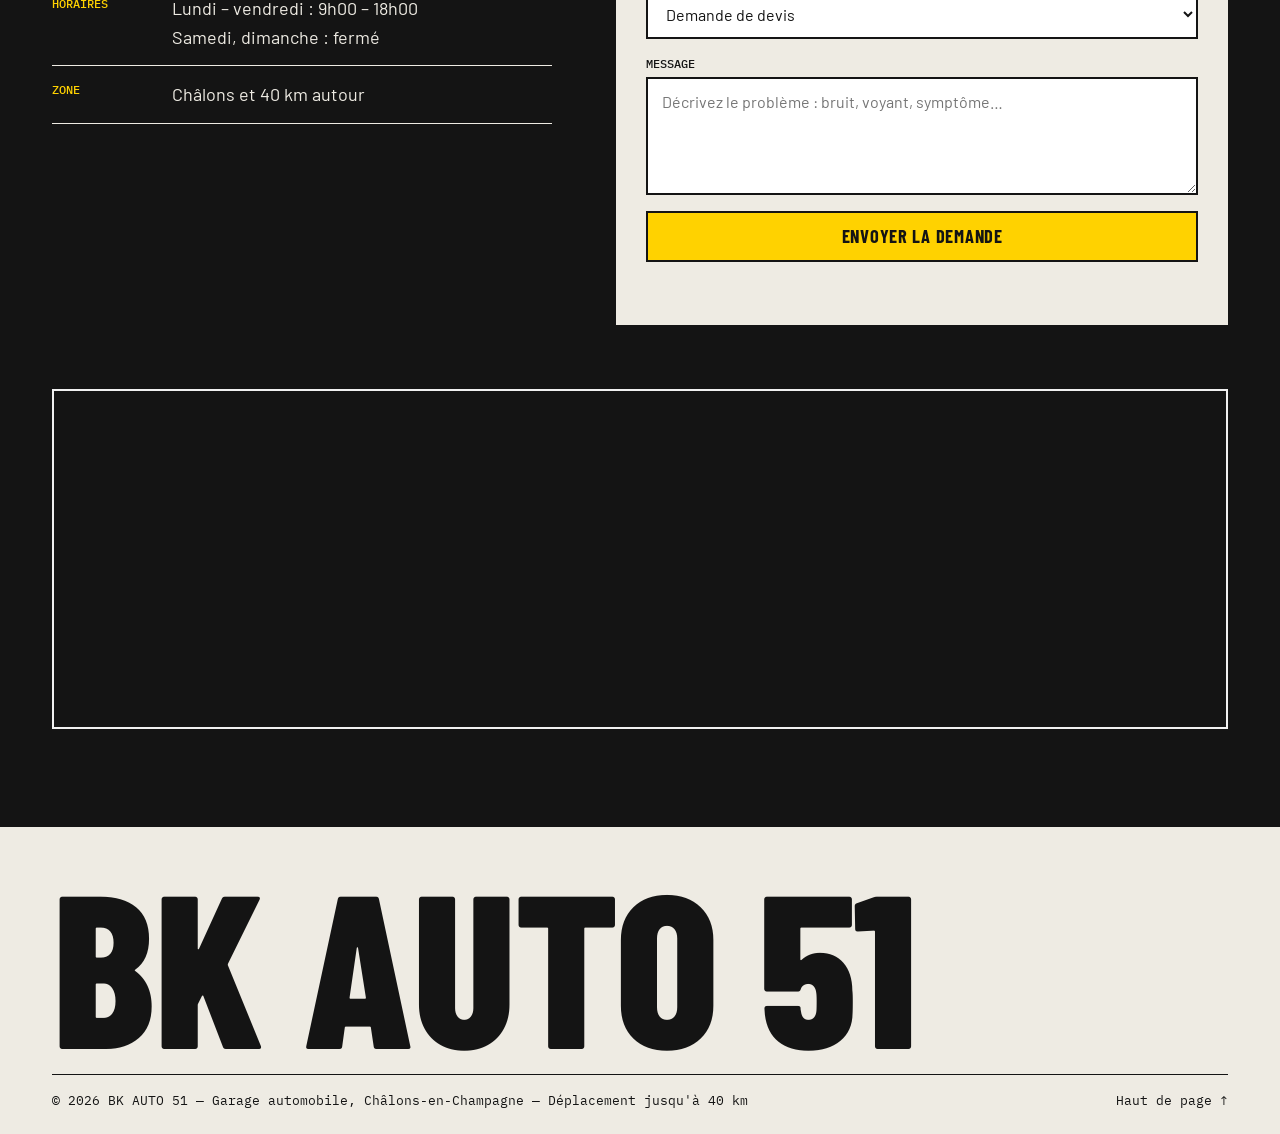
==== commit db2f0297: "Devis envoyés par e-mail (Resend) avec protection anti-spam Co-Authored-By: Claude Opus 5.5 <noreply" ====
--- a/index.html
+++ b/index.html
@@ -14,7 +14,7 @@
   <link rel="preconnect" href="https://fonts.googleapis.com">
   <link rel="preconnect" href="https://fonts.gstatic.com" crossorigin>
   <link href="https://fonts.googleapis.com/css2?family=Barlow+Condensed:wght@500;600;700;800&family=Barlow:wght@400;500;600&family=IBM+Plex+Mono:wght@400;500&display=swap" rel="stylesheet">
-  <link rel="stylesheet" href="/assets/styles.css?v=10">
+  <link rel="stylesheet" href="/assets/styles.css?v=11">
   <script type="application/ld+json">
   {
     "@context": "https://schema.org",
@@ -256,6 +256,7 @@
             </select>
           </label>
           <label>Message<textarea name="message" rows="4" required placeholder="Décrivez le problème : bruit, voyant, symptôme…"></textarea></label>
+          <label class="hp" aria-hidden="true">Site<input name="site" tabindex="-1" autocomplete="off"></label>
           <button type="submit" class="btn btn--yellow btn--block">Envoyer la demande</button>
           <p class="form__note" role="status" aria-live="polite"></p>
         </form>
@@ -277,6 +278,6 @@
     </div>
   </footer>
 
-  <script src="/assets/main.js?v=10" defer></script>
+  <script src="/assets/main.js?v=11" defer></script>
 </body>
 </html>
--- a/assets/styles.css
+++ b/assets/styles.css
@@ -227,6 +227,7 @@
   border: 2px solid #141414; border-radius: 0; padding: .75rem .85rem; width: 100%;
 }
 .form input:focus, .form select:focus, .form textarea:focus { outline: 3px solid var(--accent); outline-offset: 0; }
+.hp { position: absolute; left: -9999px; width: 1px; height: 1px; overflow: hidden; }
 .form__note { margin: 0; font: 400 .85rem/1.5 var(--mono); min-height: 1.3em; }
 
 .map-embed { margin-top: 64px; }
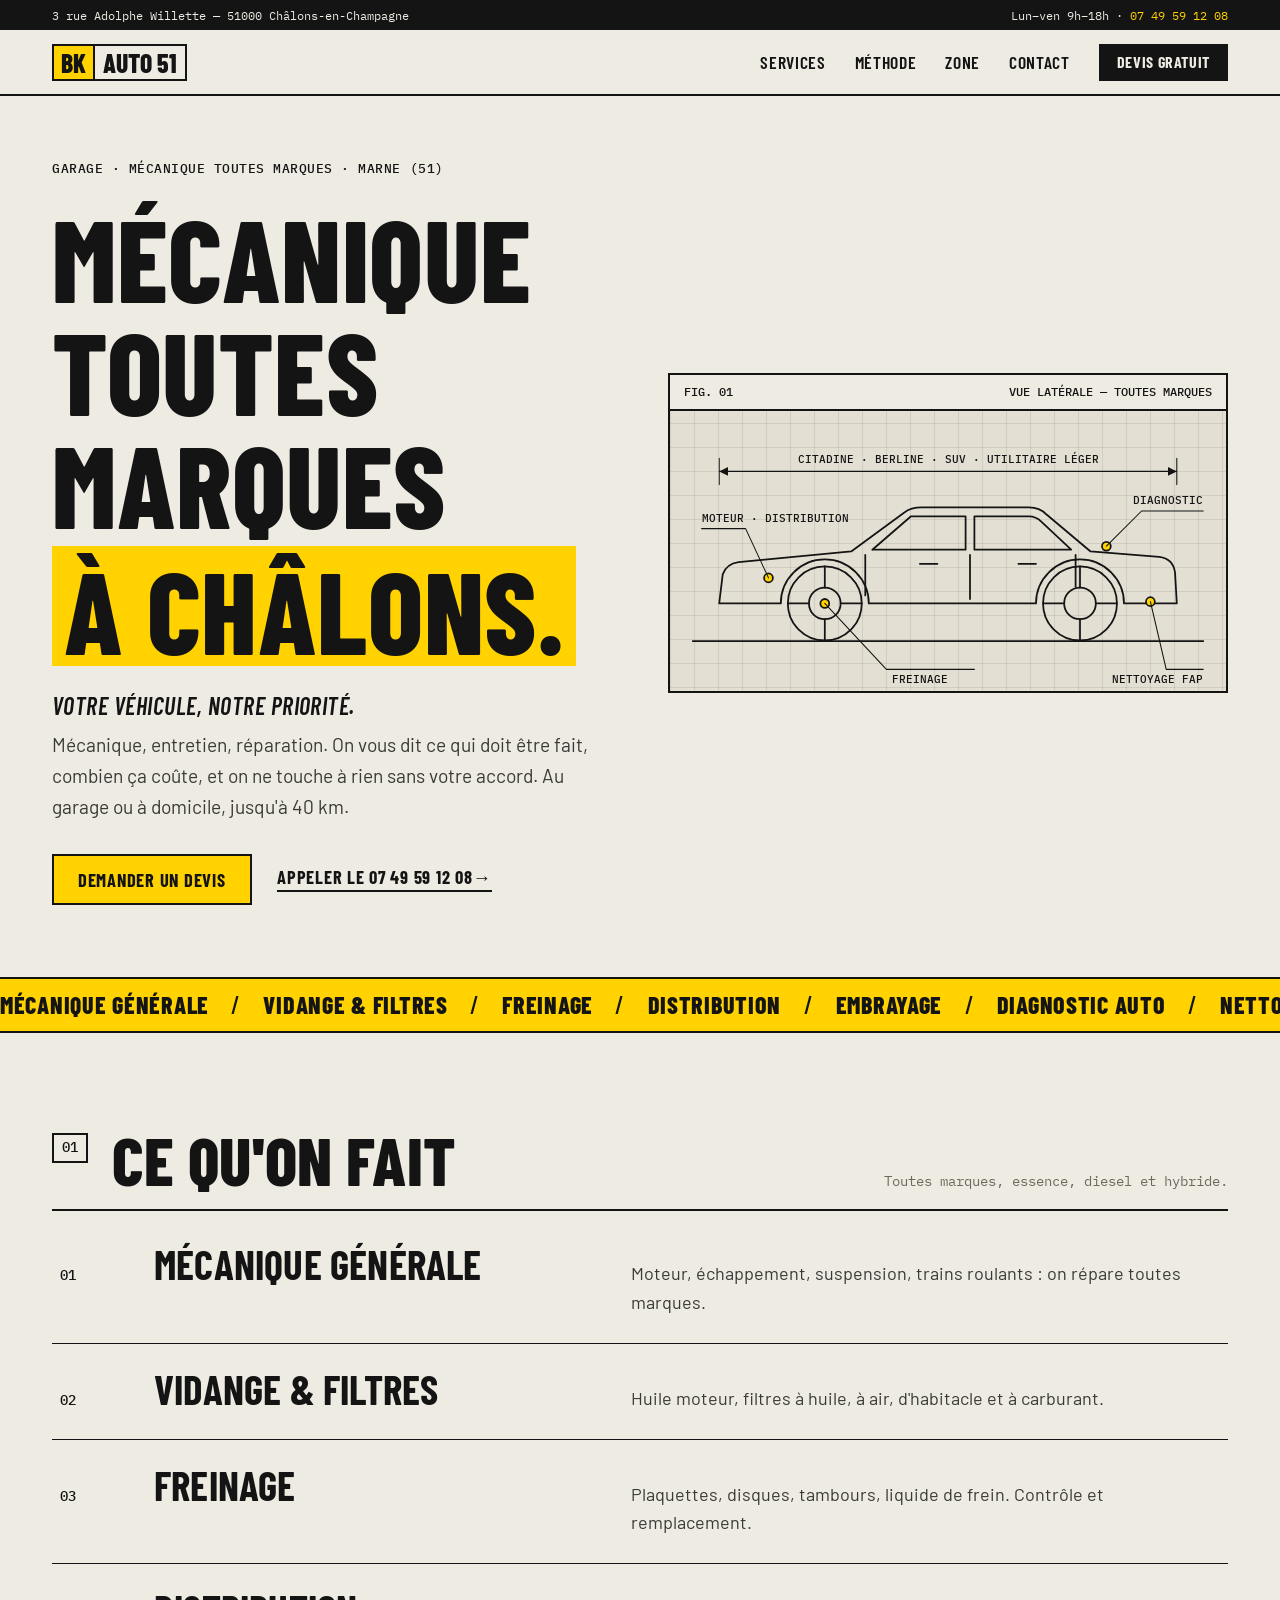
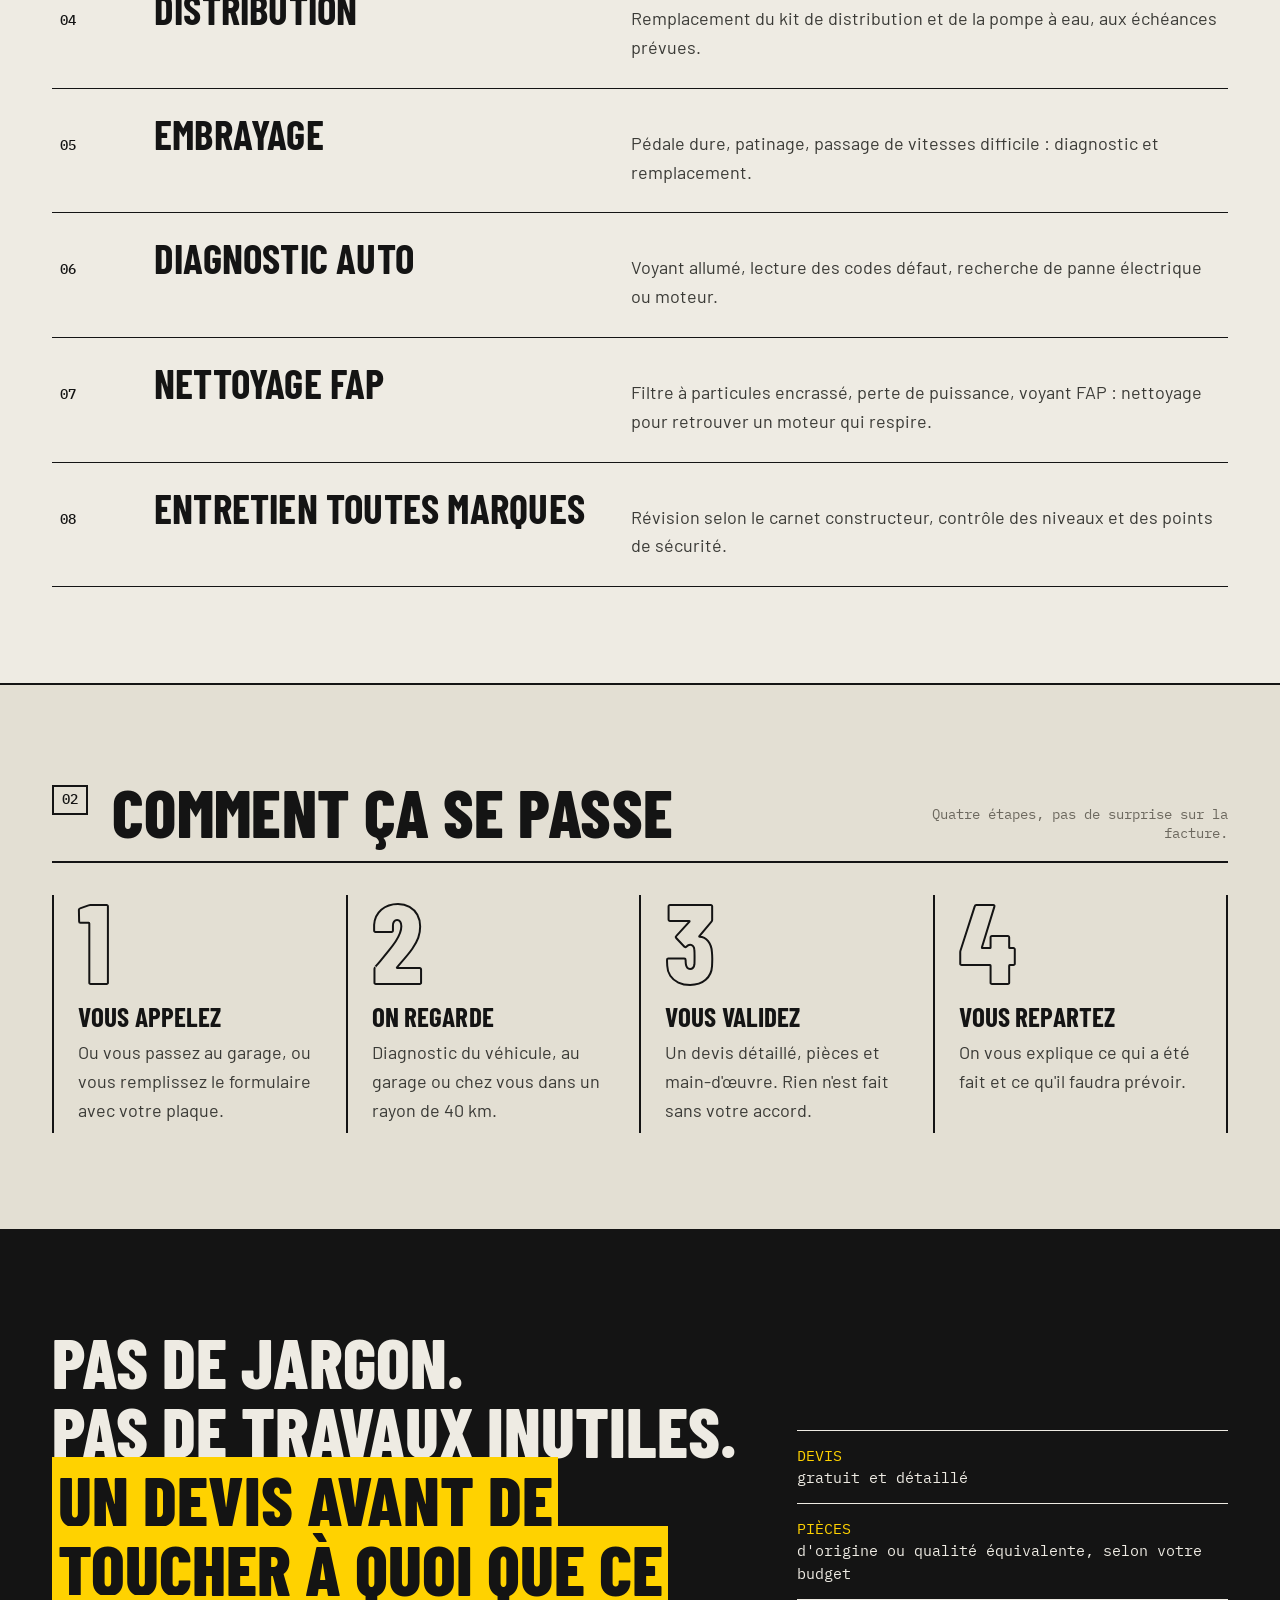
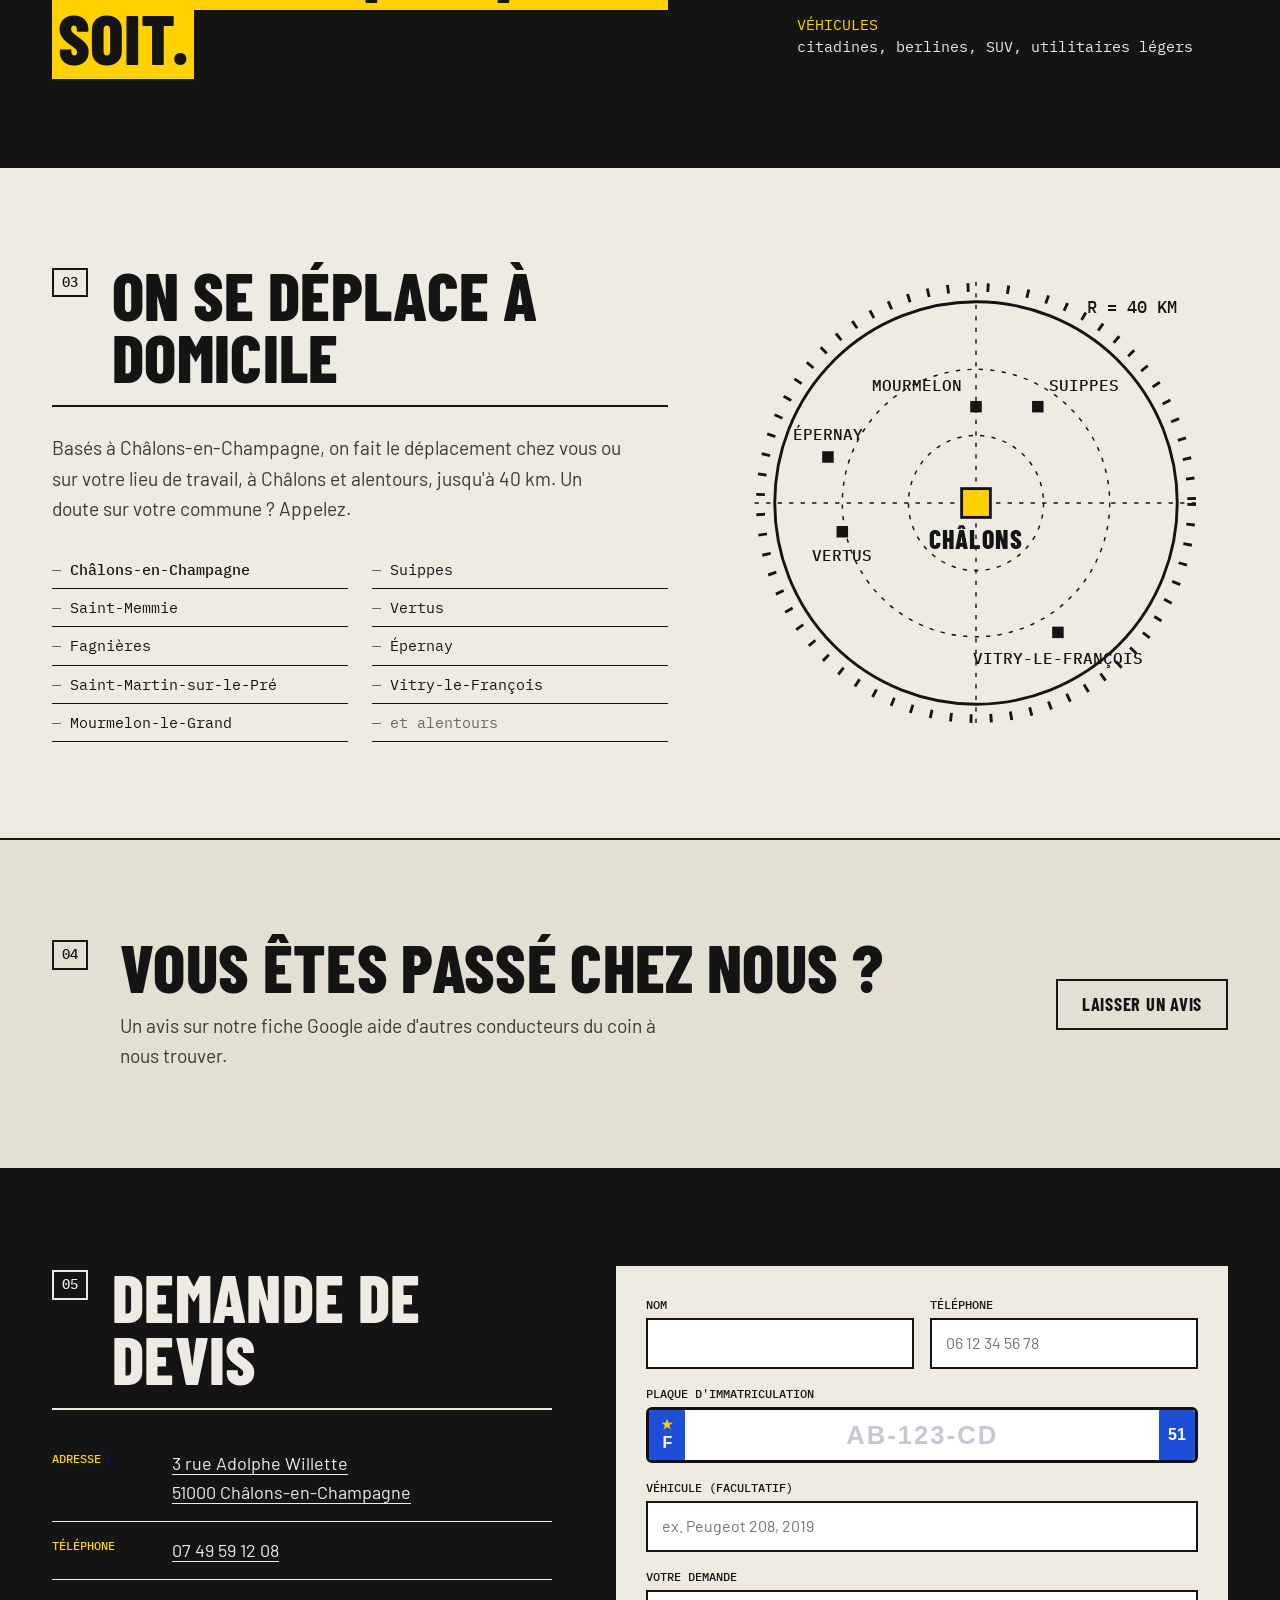
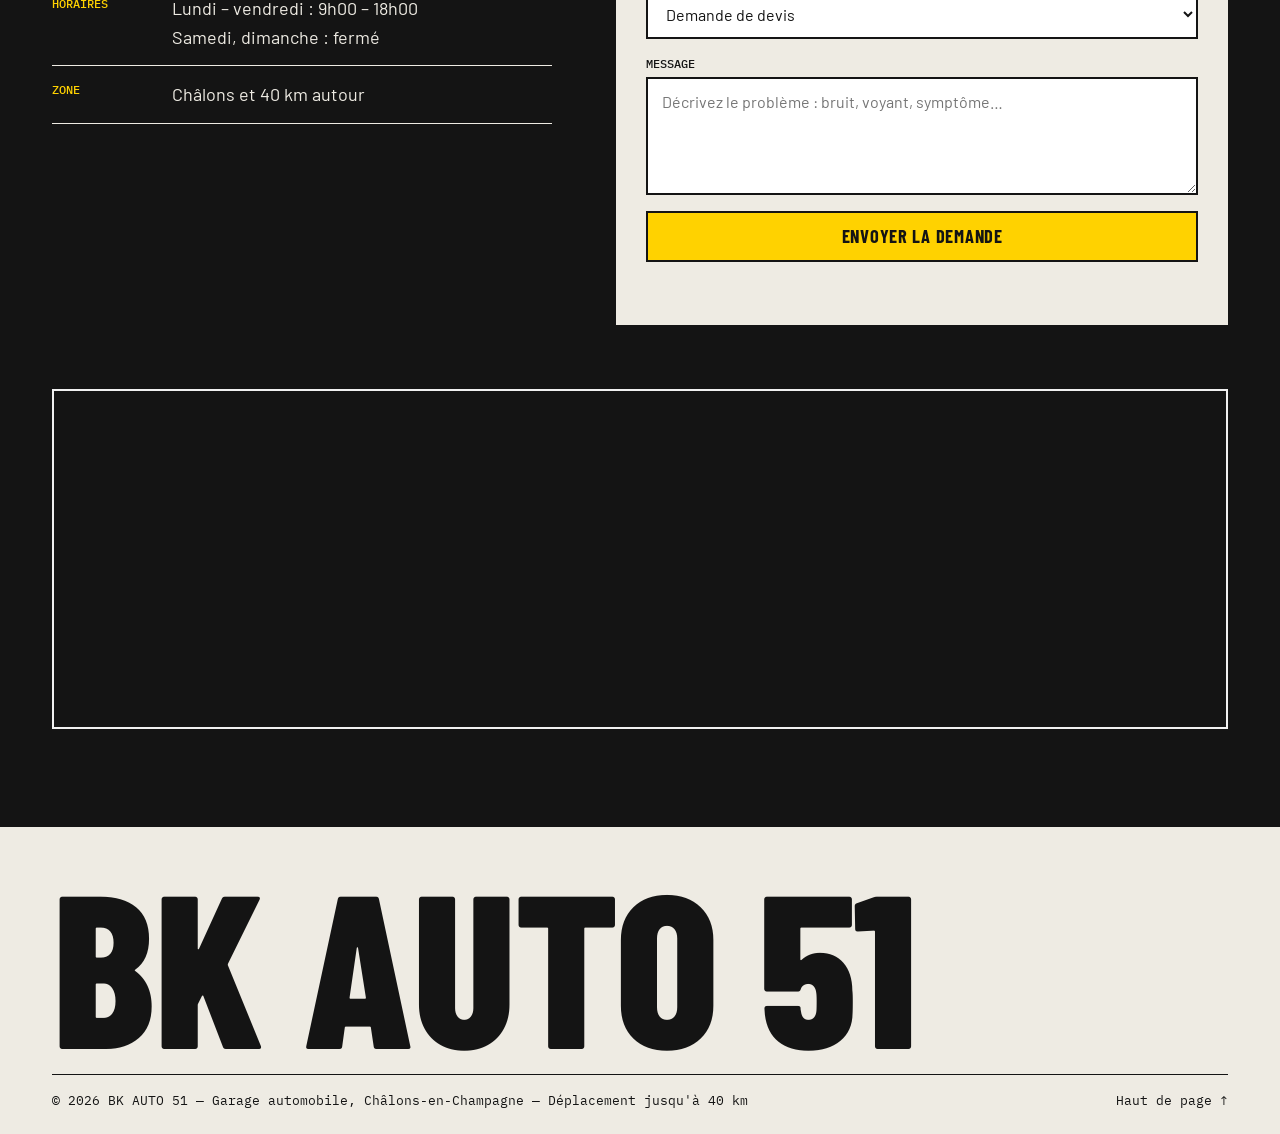
==== commit 60fc0cec: "Devis : vérification du numéro de téléphone français (navigateur et serveur) Co-Authored-By: Claude " ====
--- a/index.html
+++ b/index.html
@@ -7,6 +7,8 @@
   <meta name="description" content="BK AUTO 51, garage automobile à Châlons-en-Champagne : mécanique générale, vidange, freinage, distribution, embrayage, diagnostic et nettoyage FAP toutes marques. Déplacement à domicile jusqu'à 40 km autour de Châlons. Devis gratuit.">
   <meta property="og:title" content="BK AUTO 51 · Garage automobile à Châlons-en-Champagne">
   <meta property="og:description" content="Votre véhicule, notre priorité. Mécanique, entretien, réparation toutes marques à Châlons-en-Champagne. Déplacement à domicile.">
+  <link rel="canonical" href="https://www.bkauto51.com/">
+  <meta property="og:url" content="https://www.bkauto51.com/">
   <meta property="og:type" content="website">
   <meta property="og:locale" content="fr_FR">
   <meta name="theme-color" content="#141414">
@@ -14,12 +16,13 @@
   <link rel="preconnect" href="https://fonts.googleapis.com">
   <link rel="preconnect" href="https://fonts.gstatic.com" crossorigin>
   <link href="https://fonts.googleapis.com/css2?family=Barlow+Condensed:wght@500;600;700;800&family=Barlow:wght@400;500;600&family=IBM+Plex+Mono:wght@400;500&display=swap" rel="stylesheet">
-  <link rel="stylesheet" href="/assets/styles.css?v=11">
+  <link rel="stylesheet" href="/assets/styles.css?v=12">
   <script type="application/ld+json">
   {
     "@context": "https://schema.org",
     "@type": "AutoRepair",
     "name": "BK AUTO 51",
+    "url": "https://www.bkauto51.com/",
     "address": {
       "@type": "PostalAddress",
       "streetAddress": "3 Rue Adolphe Willette",
@@ -232,7 +235,7 @@
         <form class="form" id="contact-form" novalidate data-reveal>
           <div class="form__row">
             <label>Nom<input name="nom" required autocomplete="name"></label>
-            <label>Téléphone<input name="tel" type="tel" required autocomplete="tel"></label>
+            <label>Téléphone<input name="tel" type="tel" inputmode="tel" required autocomplete="tel" placeholder="06 12 34 56 78" maxlength="20"></label>
           </div>
           <div class="form__plate">
             <span id="plaque-label">Plaque d'immatriculation</span>
@@ -278,6 +281,6 @@
     </div>
   </footer>
 
-  <script src="/assets/main.js?v=11" defer></script>
+  <script src="/assets/main.js?v=12" defer></script>
 </body>
 </html>
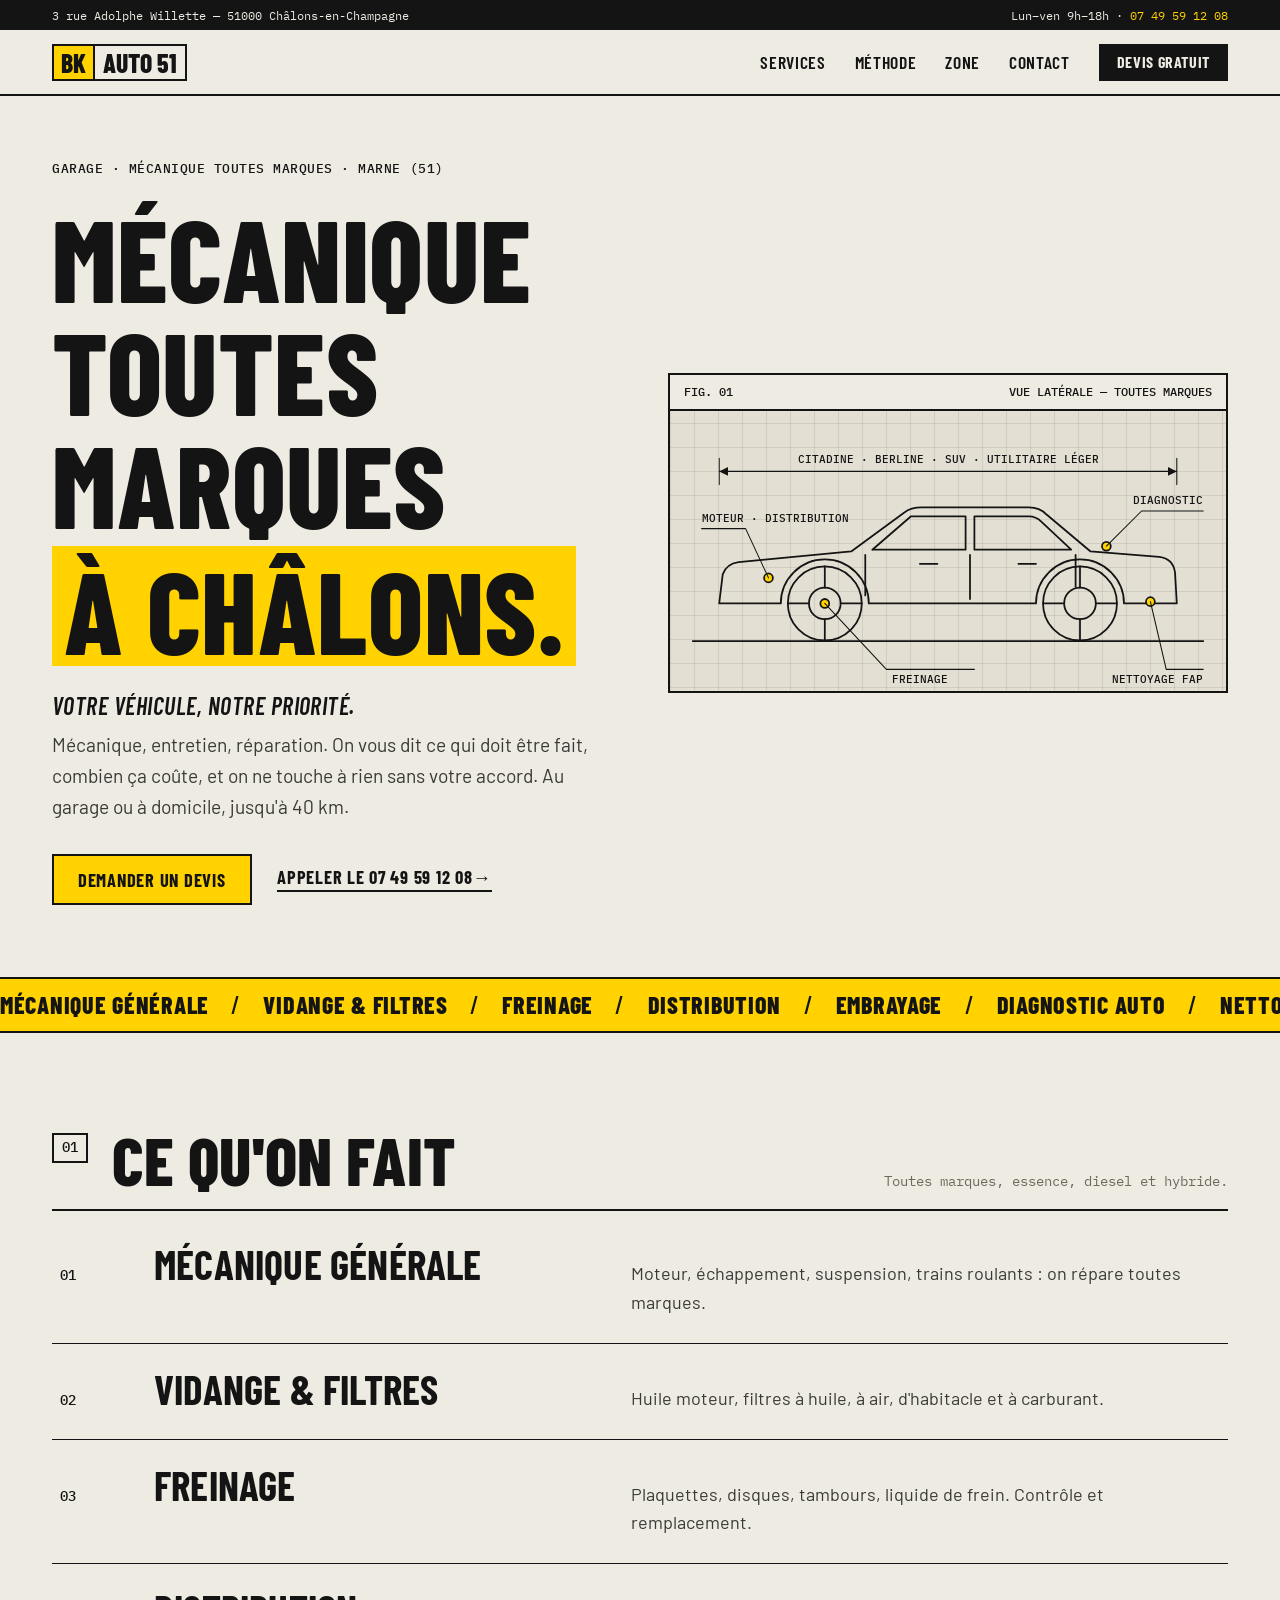
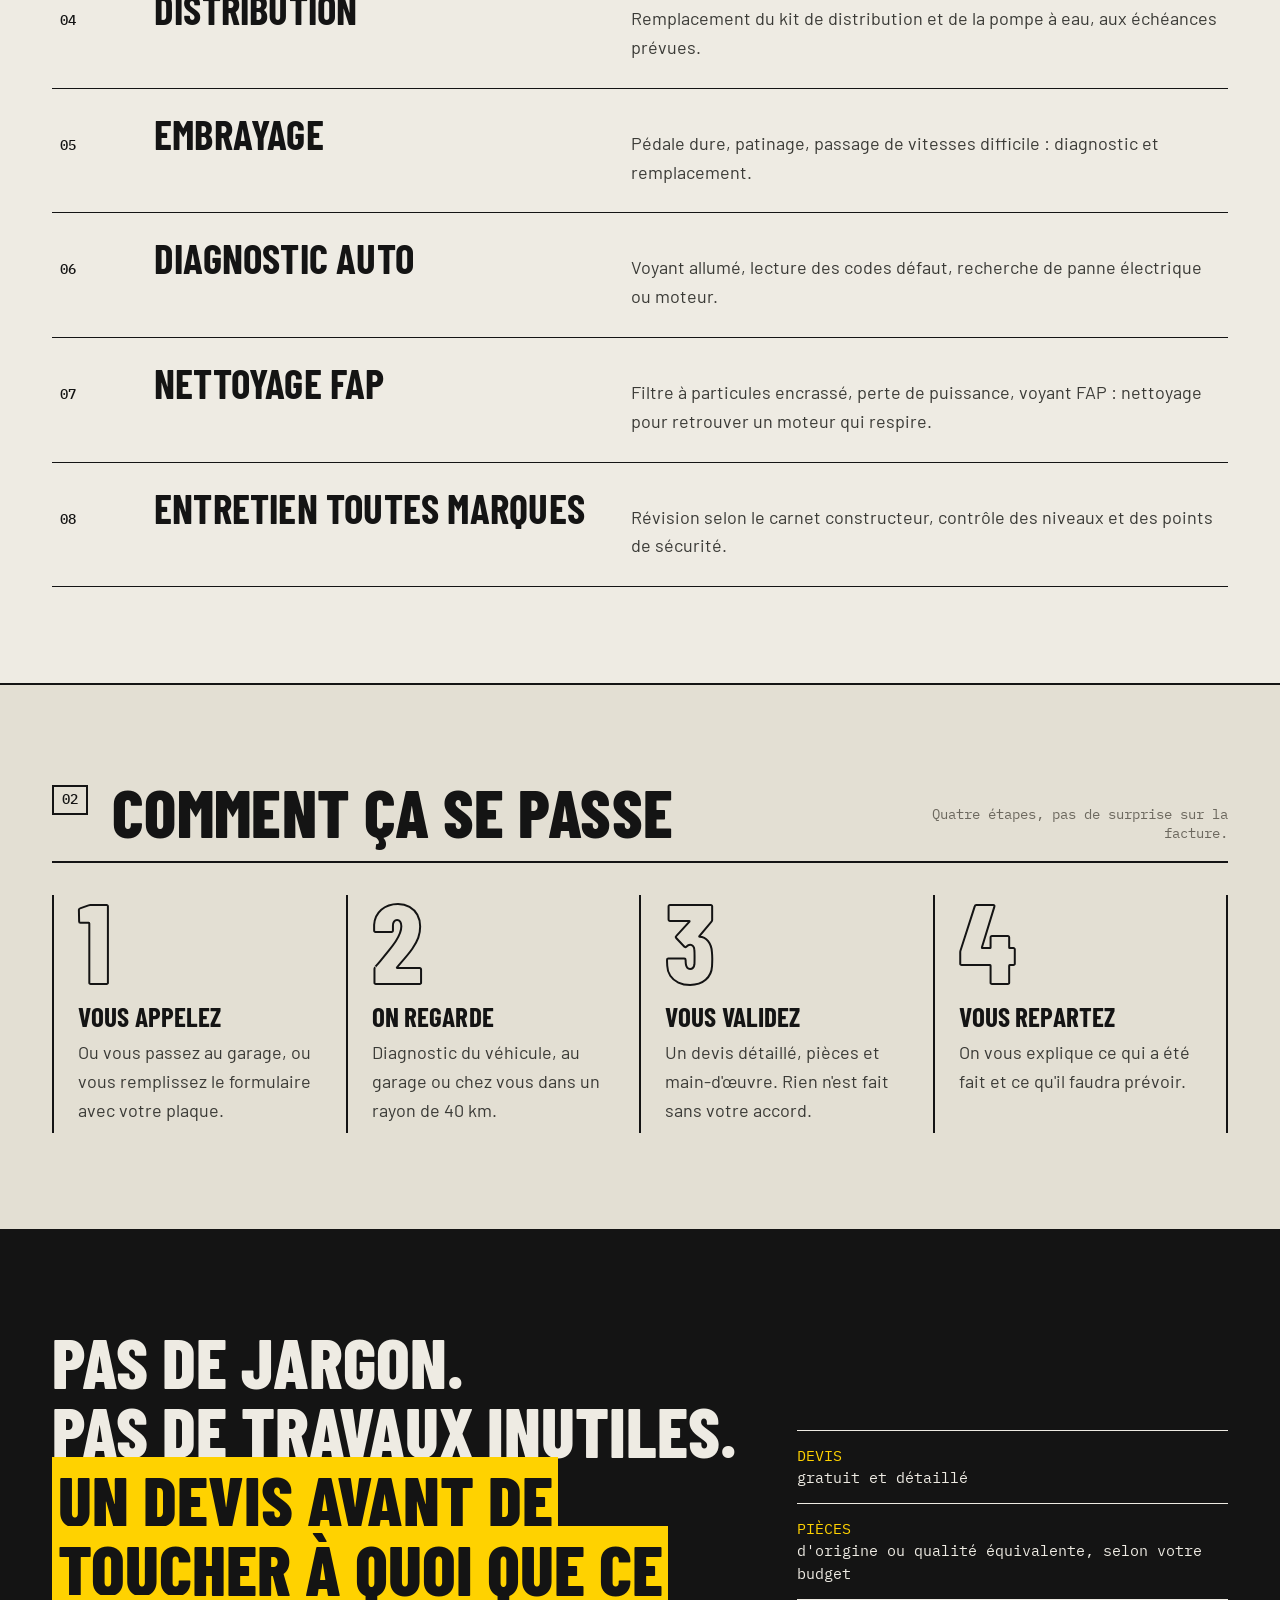
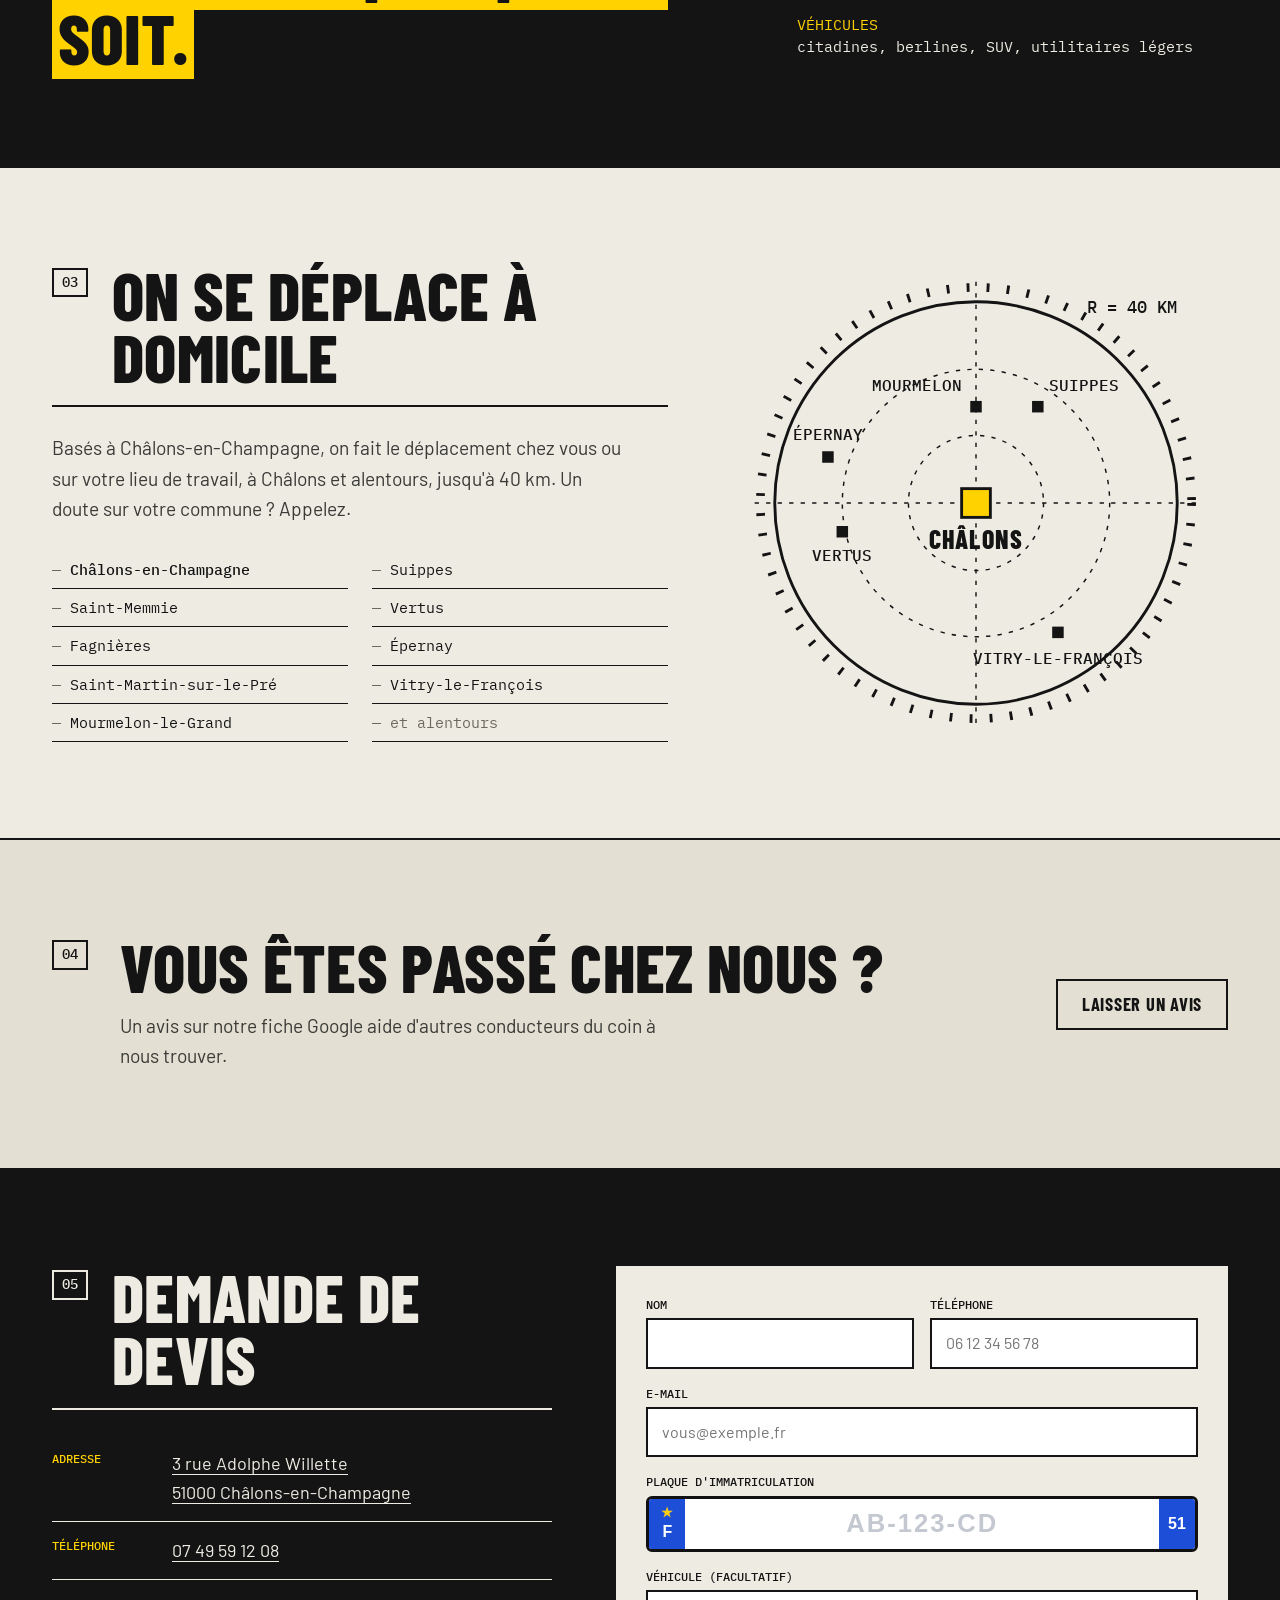
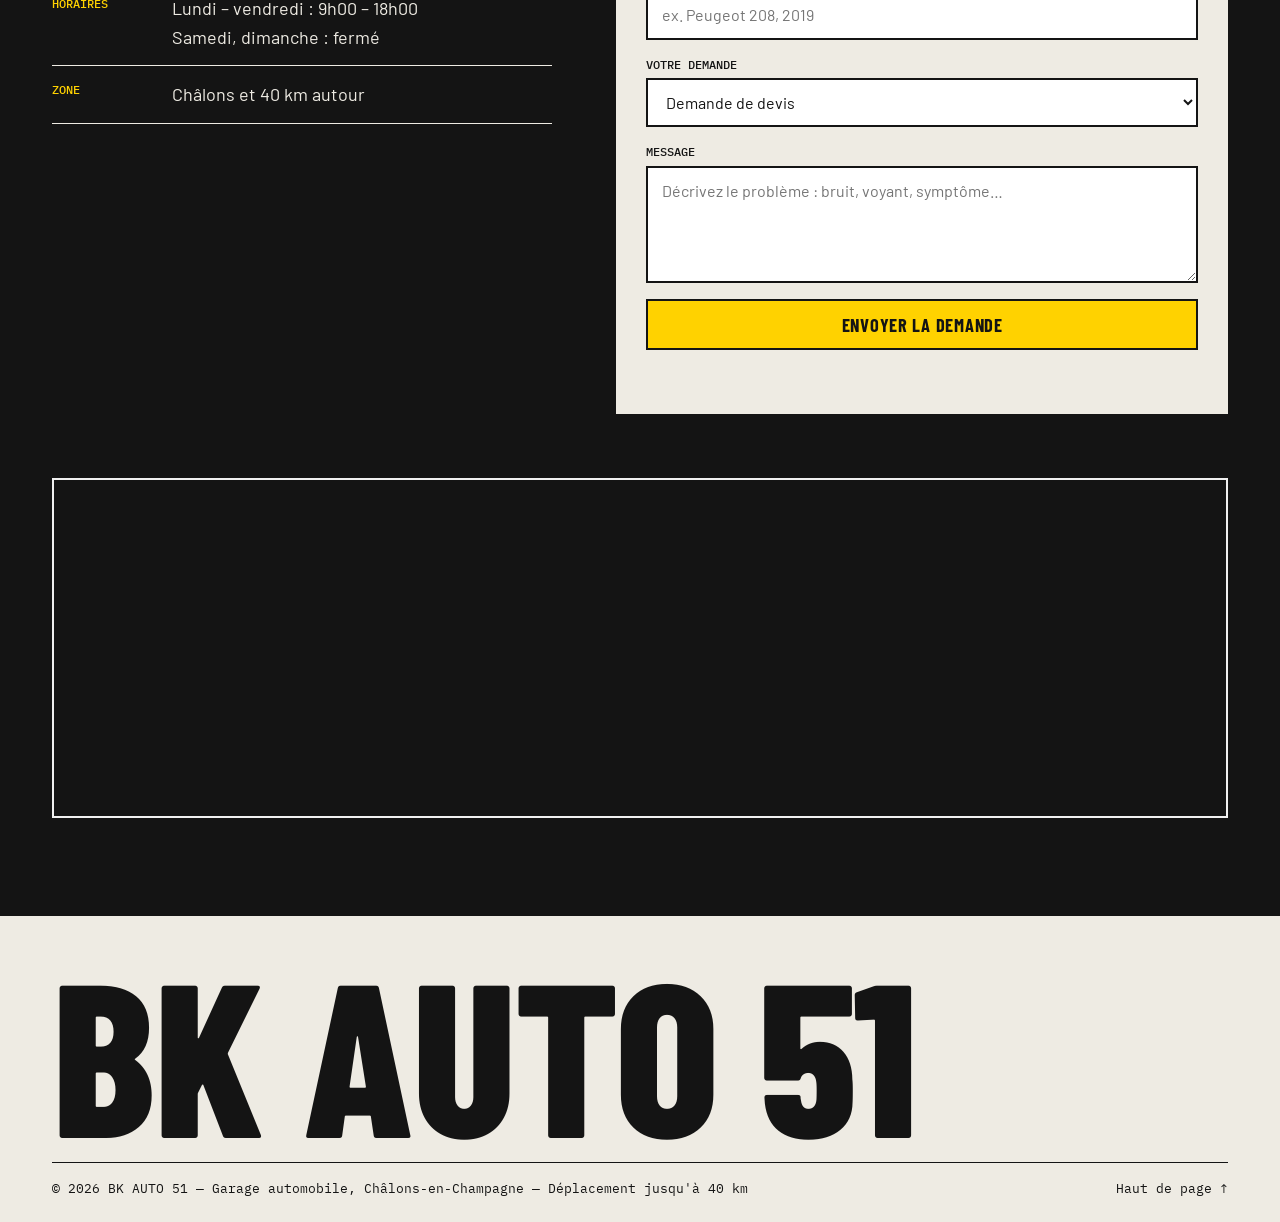
==== commit 4b88ac29: "Devis : champ e-mail et confirmation envoyée au client Co-Authored-By: Claude Opus 5.5 <noreply@anth" ====
--- a/index.html
+++ b/index.html
@@ -16,7 +16,7 @@
   <link rel="preconnect" href="https://fonts.googleapis.com">
   <link rel="preconnect" href="https://fonts.gstatic.com" crossorigin>
   <link href="https://fonts.googleapis.com/css2?family=Barlow+Condensed:wght@500;600;700;800&family=Barlow:wght@400;500;600&family=IBM+Plex+Mono:wght@400;500&display=swap" rel="stylesheet">
-  <link rel="stylesheet" href="/assets/styles.css?v=12">
+  <link rel="stylesheet" href="/assets/styles.css?v=13">
   <script type="application/ld+json">
   {
     "@context": "https://schema.org",
@@ -237,6 +237,7 @@
             <label>Nom<input name="nom" required autocomplete="name"></label>
             <label>Téléphone<input name="tel" type="tel" inputmode="tel" required autocomplete="tel" placeholder="06 12 34 56 78" maxlength="20"></label>
           </div>
+          <label>E-mail<input name="email" type="email" inputmode="email" required autocomplete="email" placeholder="vous@exemple.fr" maxlength="254"></label>
           <div class="form__plate">
             <span id="plaque-label">Plaque d'immatriculation</span>
             <label class="plate">
@@ -281,6 +282,6 @@
     </div>
   </footer>
 
-  <script src="/assets/main.js?v=12" defer></script>
+  <script src="/assets/main.js?v=13" defer></script>
 </body>
 </html>
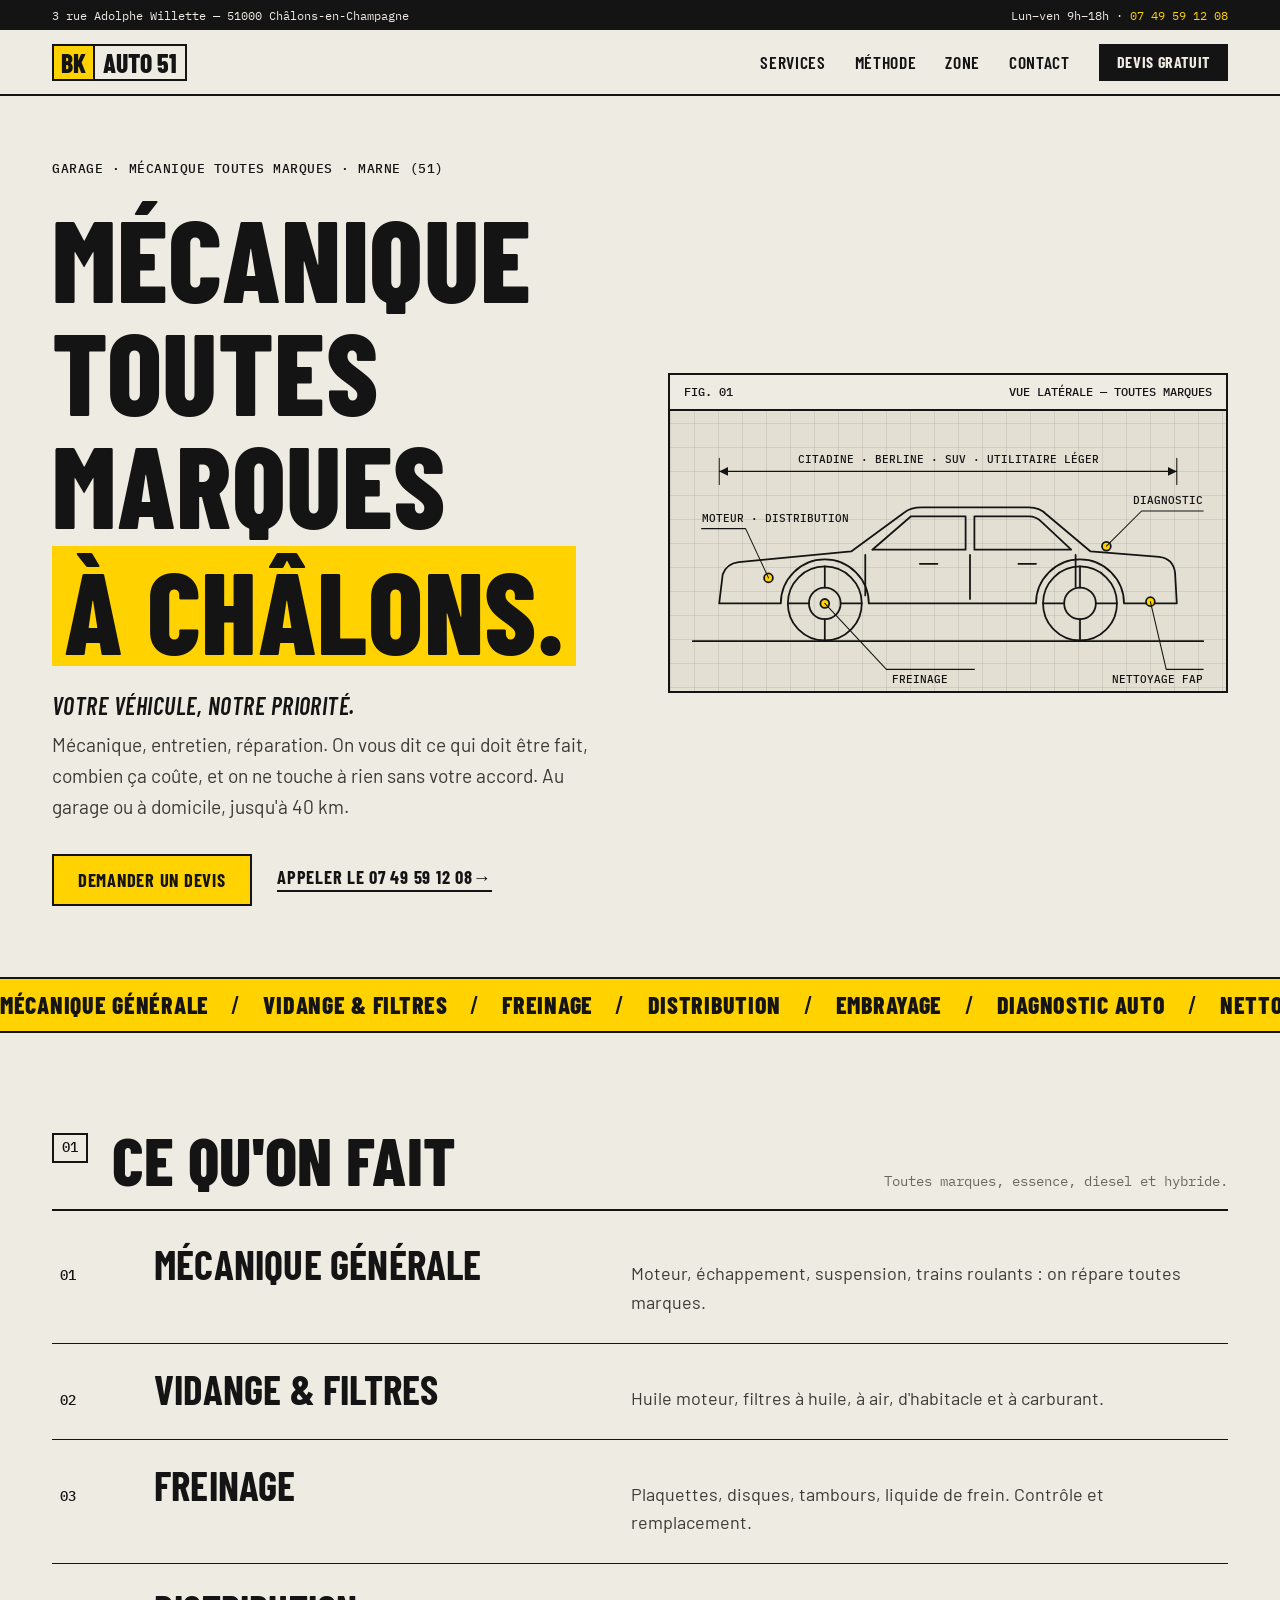
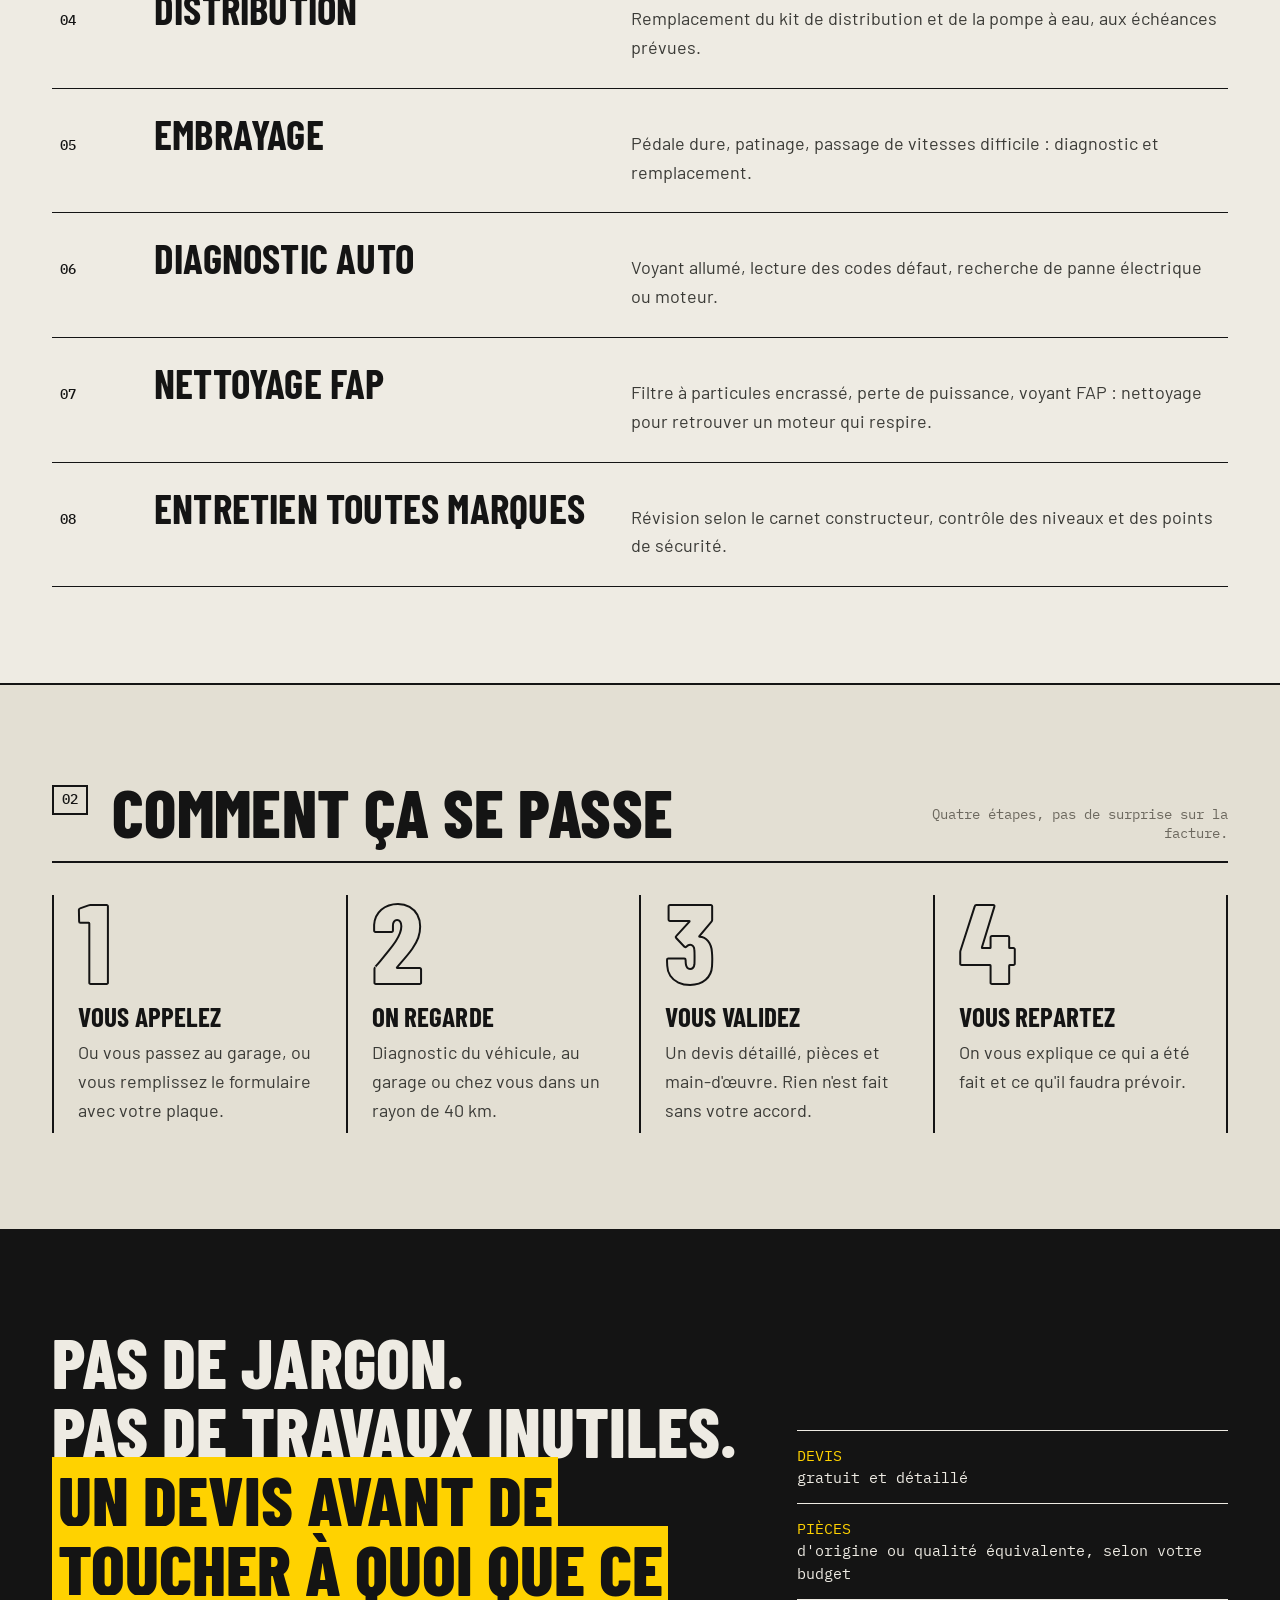
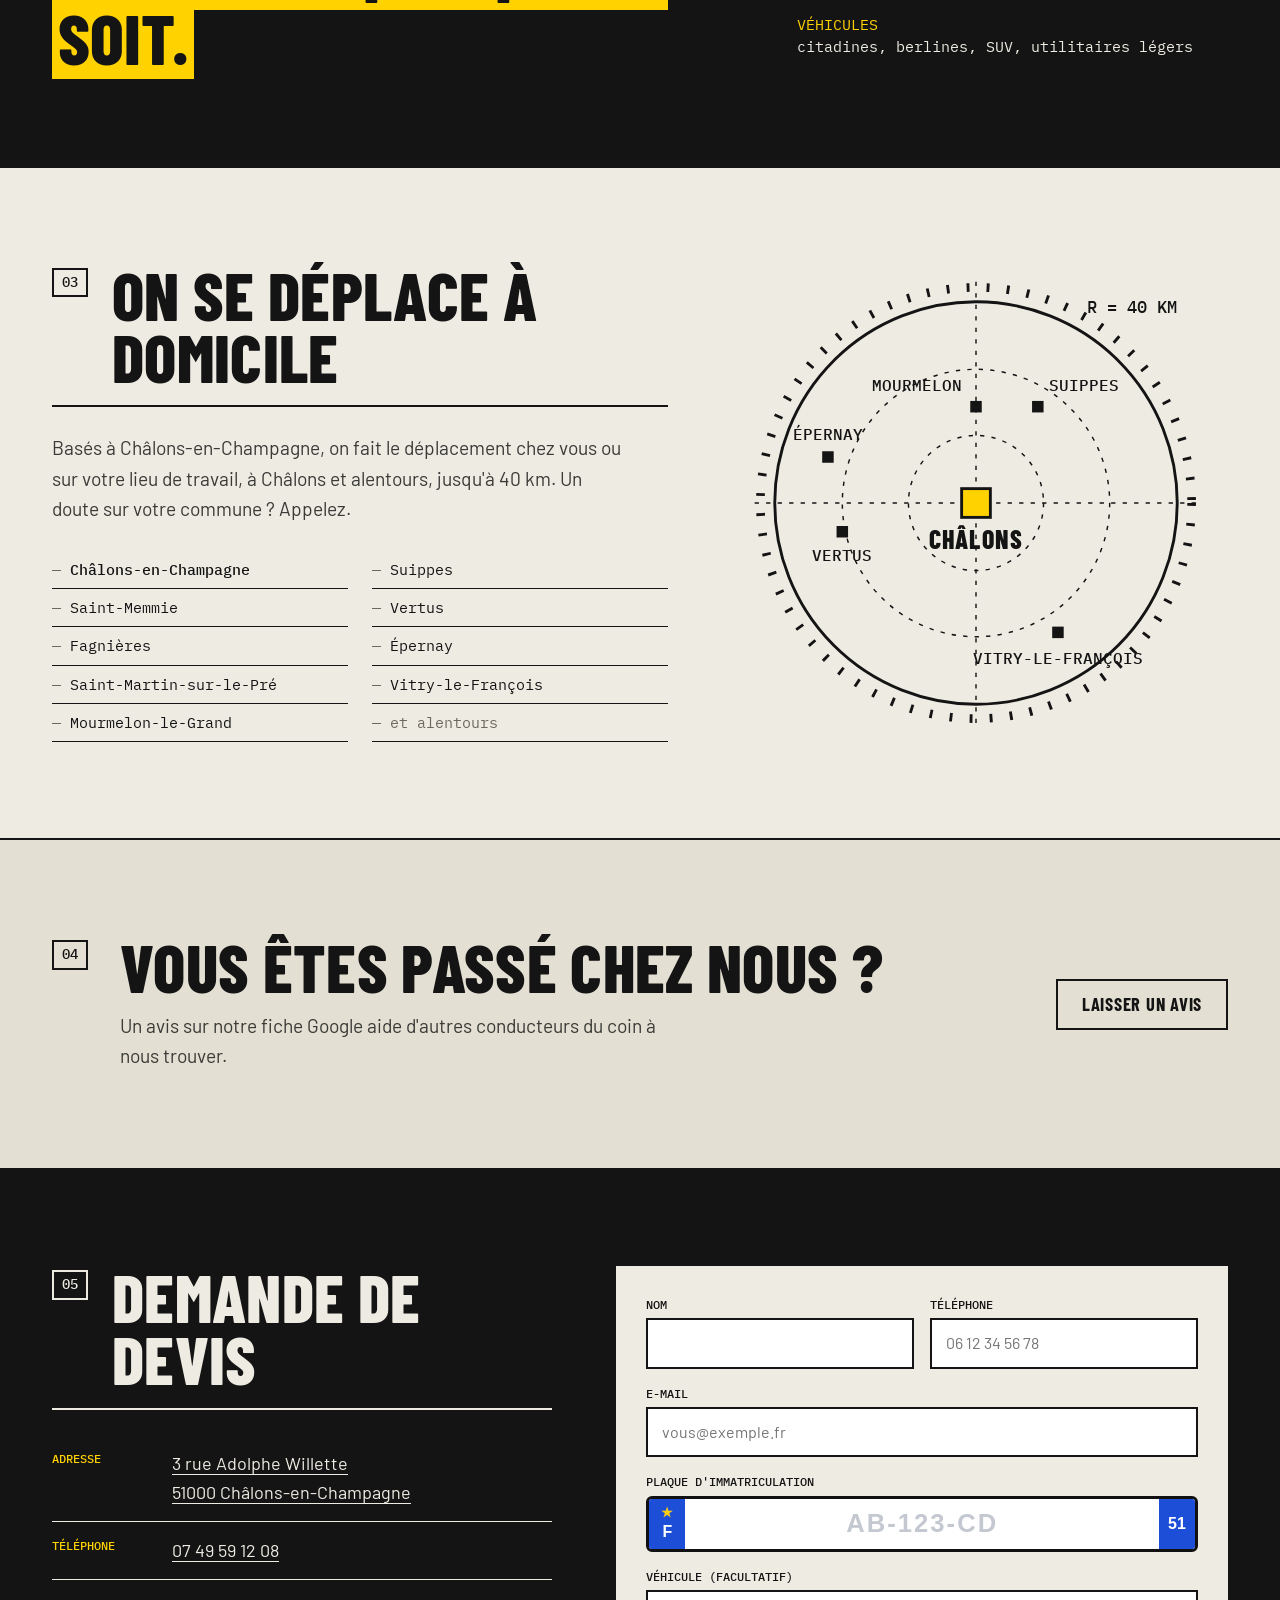
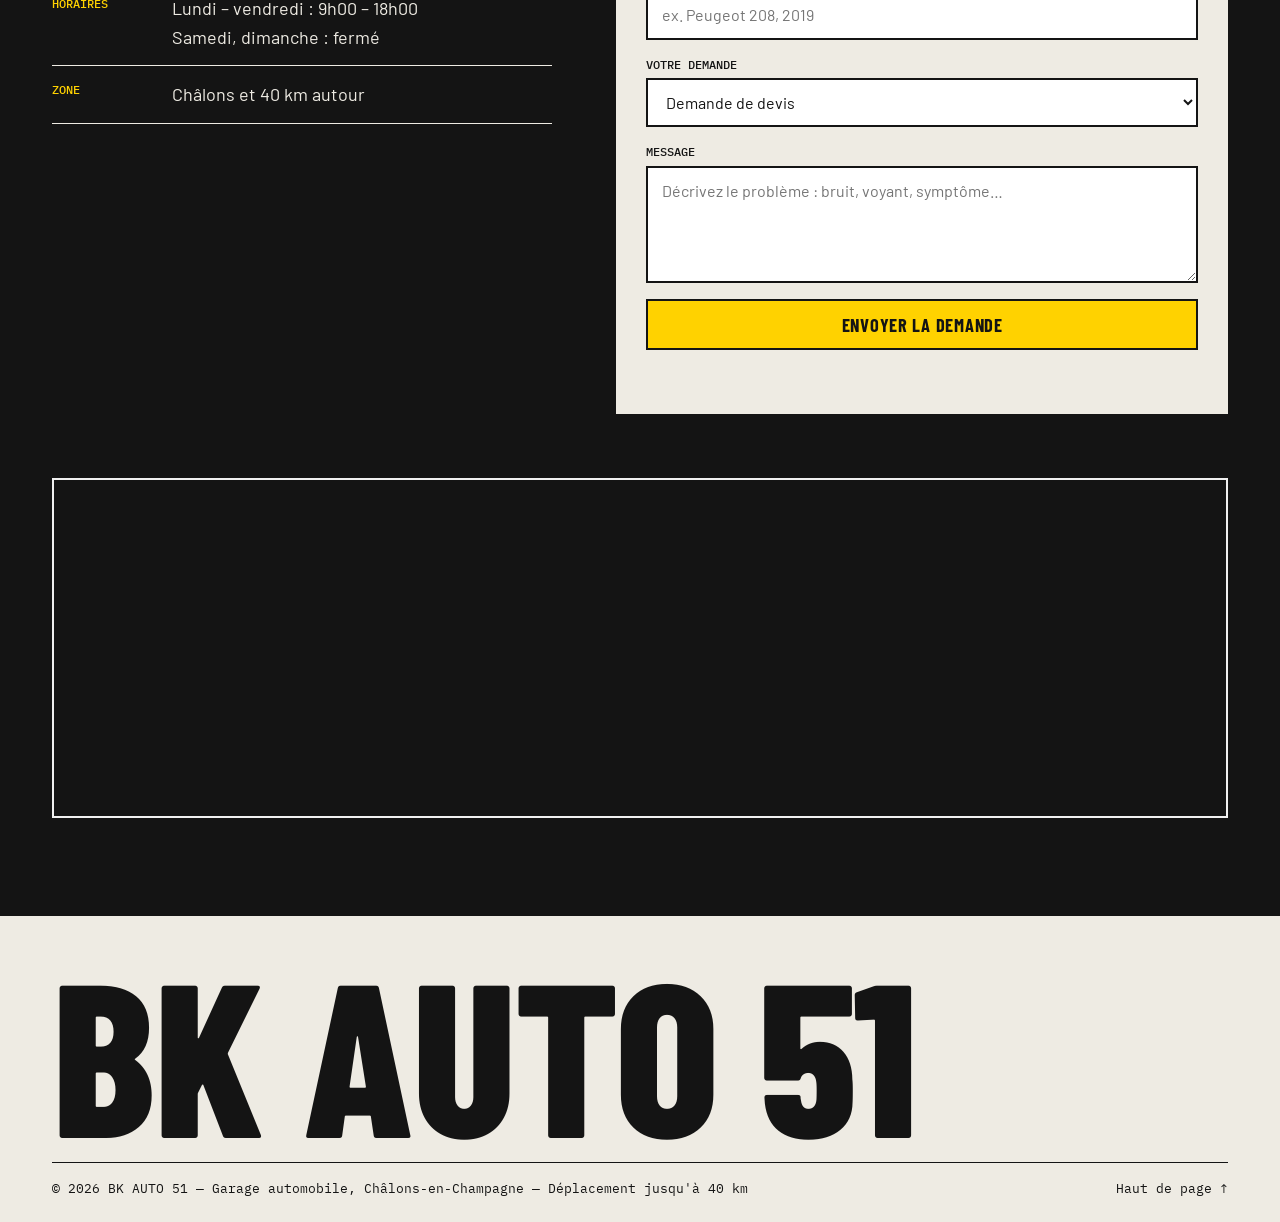
==== commit 0c5b81a4: "Tableau de bord statistiques privé : visites, appels, devis, itinéraires, avis Co-Authored-By: Claud" ====
--- a/index.html
+++ b/index.html
@@ -16,7 +16,7 @@
   <link rel="preconnect" href="https://fonts.googleapis.com">
   <link rel="preconnect" href="https://fonts.gstatic.com" crossorigin>
   <link href="https://fonts.googleapis.com/css2?family=Barlow+Condensed:wght@500;600;700;800&family=Barlow:wght@400;500;600&family=IBM+Plex+Mono:wght@400;500&display=swap" rel="stylesheet">
-  <link rel="stylesheet" href="/assets/styles.css?v=13">
+  <link rel="stylesheet" href="/assets/styles.css?v=14">
   <script type="application/ld+json">
   {
     "@context": "https://schema.org",
@@ -209,7 +209,7 @@
           <h2>Vous êtes passé chez nous&nbsp;?</h2>
           <p class="lead">Un avis sur notre fiche Google aide d'autres conducteurs du coin à nous trouver.</p>
         </div>
-        <a class="btn btn--outline" href="https://www.google.com/maps/search/?api=1&amp;query=BK+AUTO+51+3+rue+Adolphe+Willette+51000+Ch%C3%A2lons-en-Champagne" target="_blank" rel="noopener">Laisser un avis</a>
+        <a class="btn btn--outline" data-track="avis" href="https://www.google.com/maps/search/?api=1&amp;query=BK+AUTO+51+3+rue+Adolphe+Willette+51000+Ch%C3%A2lons-en-Champagne" target="_blank" rel="noopener">Laisser un avis</a>
       </div>
     </section>
 
@@ -282,6 +282,6 @@
     </div>
   </footer>
 
-  <script src="/assets/main.js?v=13" defer></script>
+  <script src="/assets/main.js?v=14" defer></script>
 </body>
 </html>
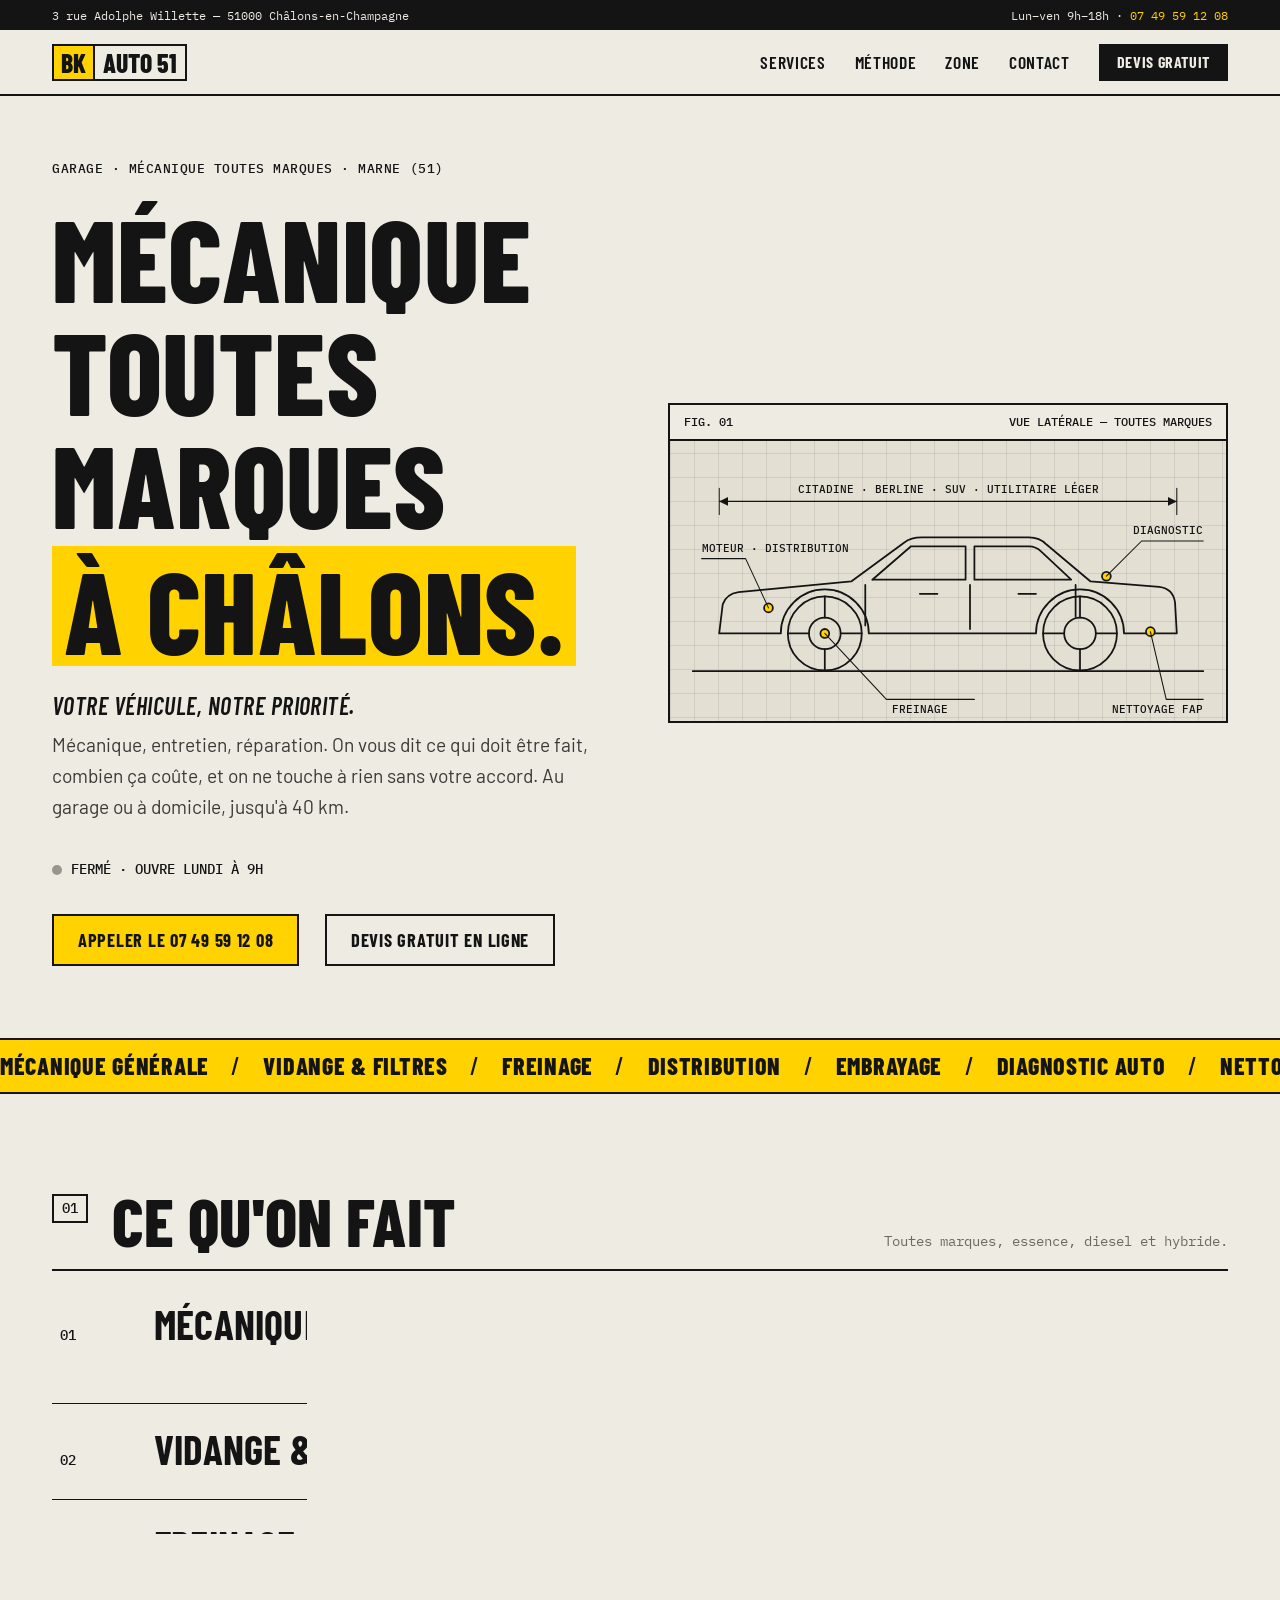
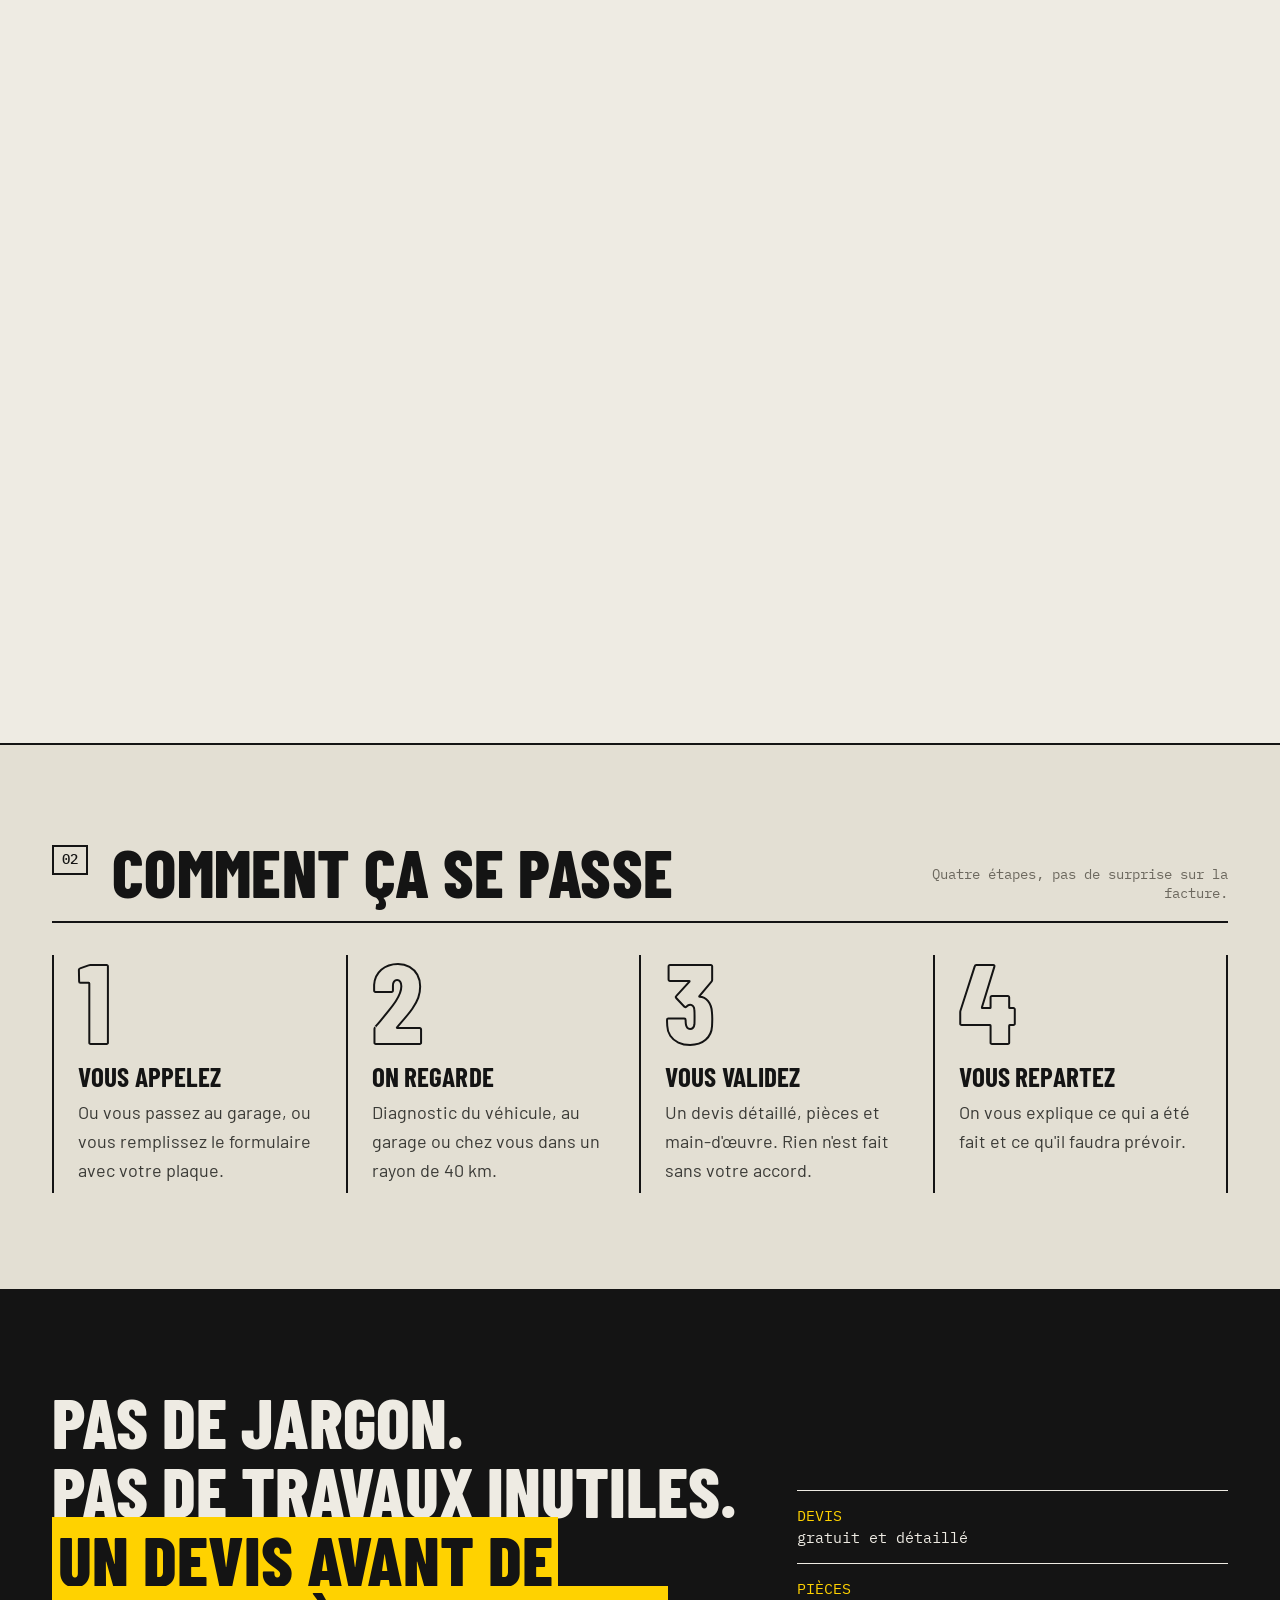
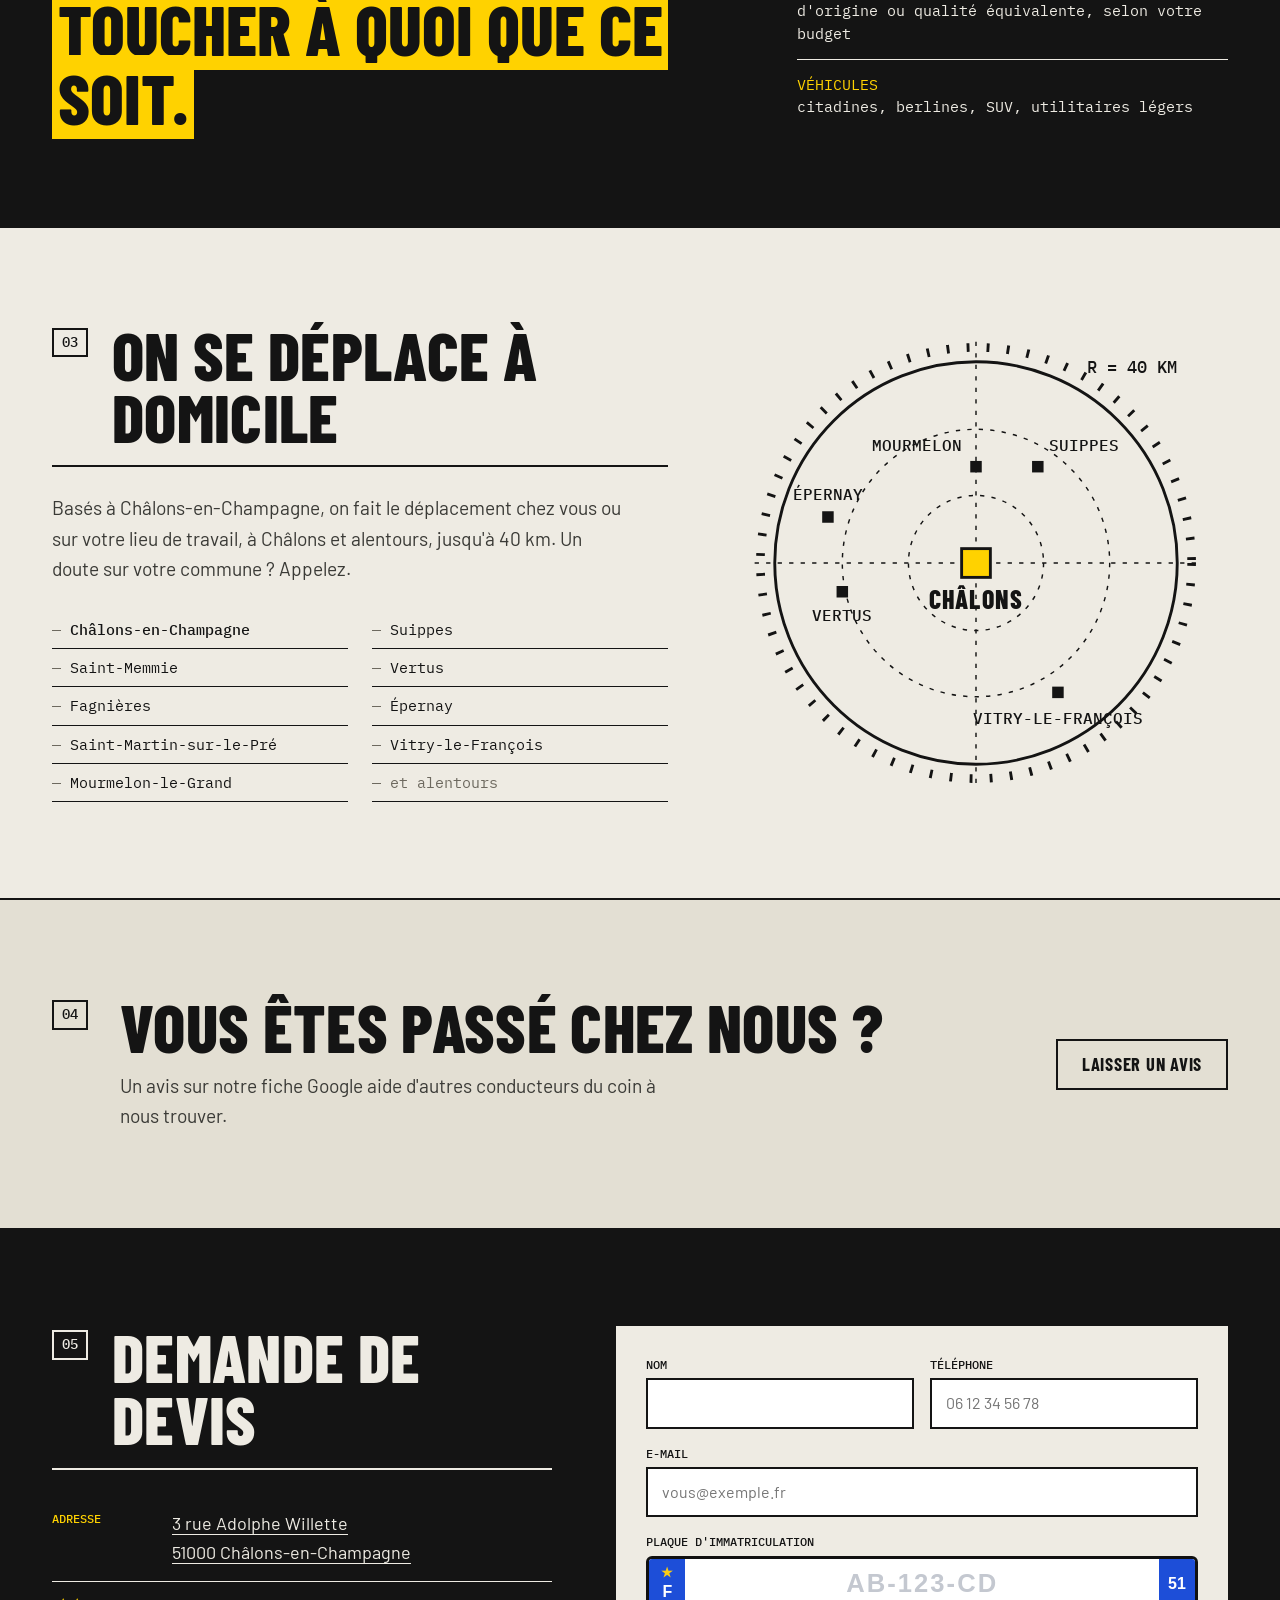
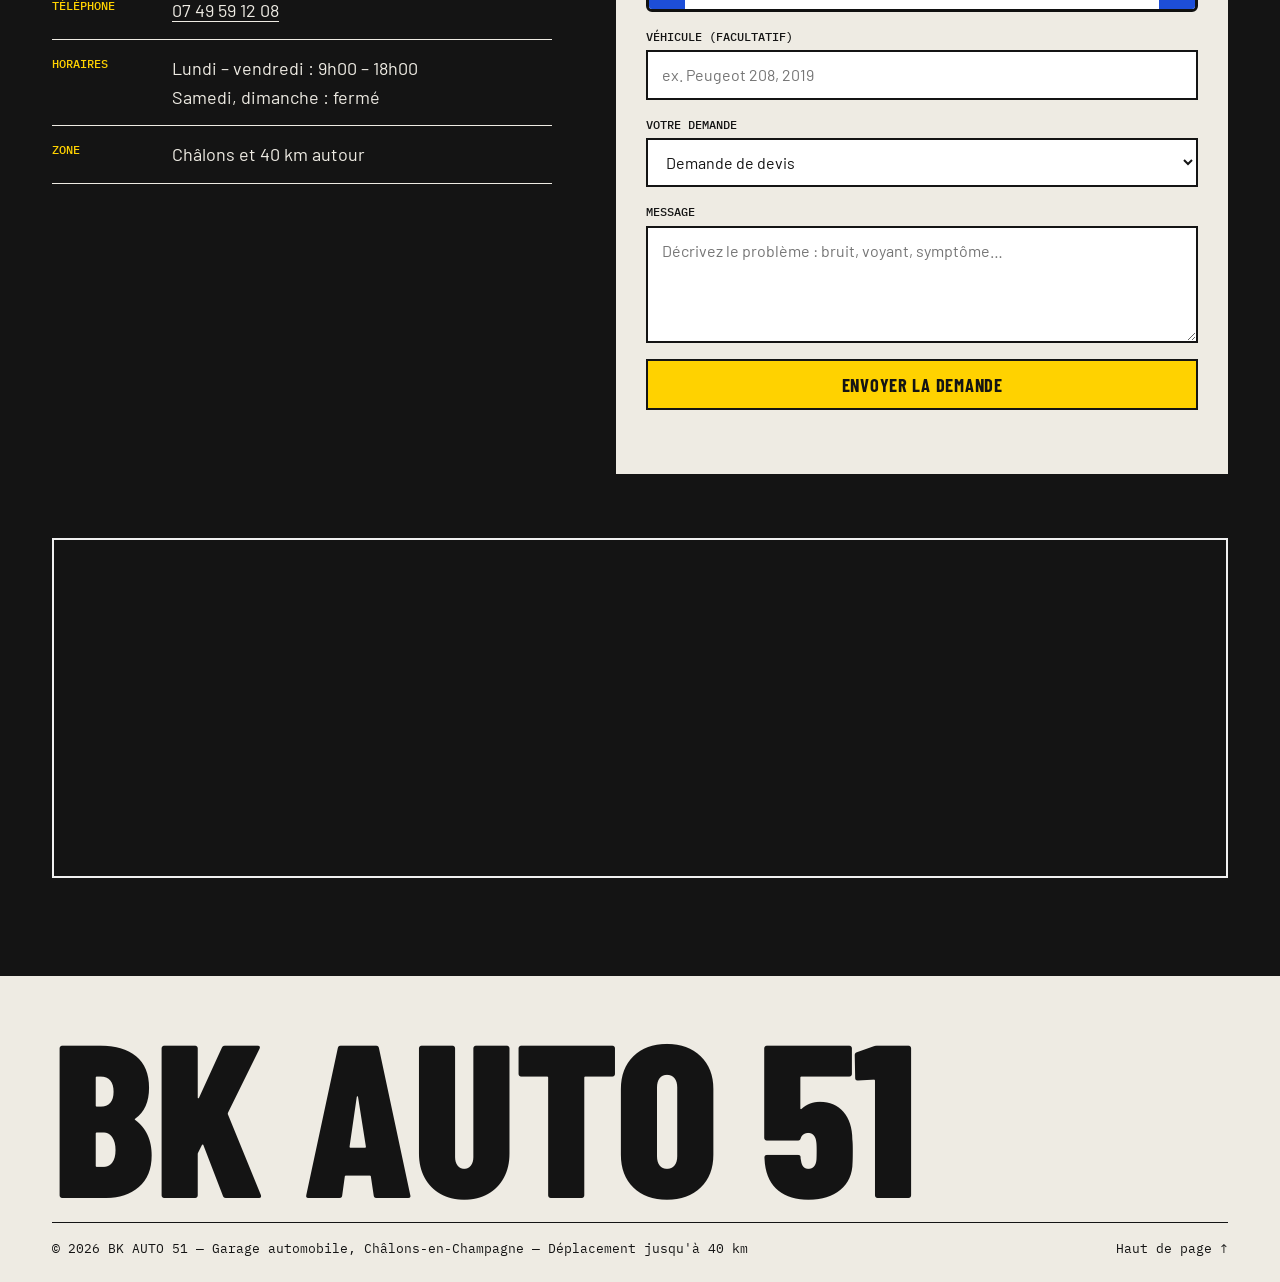
==== commit fc8fe777: "Conversion : barre Appeler/Devis sur mobile, statut ouvert/fermé, appel en bouton principal Co-Autho" ====
--- a/index.html
+++ b/index.html
@@ -16,7 +16,7 @@
   <link rel="preconnect" href="https://fonts.googleapis.com">
   <link rel="preconnect" href="https://fonts.gstatic.com" crossorigin>
   <link href="https://fonts.googleapis.com/css2?family=Barlow+Condensed:wght@500;600;700;800&family=Barlow:wght@400;500;600&family=IBM+Plex+Mono:wght@400;500&display=swap" rel="stylesheet">
-  <link rel="stylesheet" href="/assets/styles.css?v=14">
+  <link rel="stylesheet" href="/assets/styles.css?v=15">
   <script type="application/ld+json">
   {
     "@context": "https://schema.org",
@@ -72,9 +72,10 @@
           <h1 class="anim-in" style="--d:1">Mécanique<br>toutes marques<br><mark>à Châlons.</mark></h1>
           <p class="slogan anim-in" style="--d:2">Votre véhicule, notre priorité.</p>
           <p class="lead anim-in" style="--d:2">Mécanique, entretien, réparation. On vous dit ce qui doit être fait, combien ça coûte, et on ne touche à rien sans votre accord. Au garage ou à domicile, jusqu'à 40&nbsp;km.</p>
+          <p class="open-status anim-in" style="--d:3" data-open-status hidden></p>
           <div class="hero__actions anim-in" style="--d:3">
-            <a href="#contact" class="btn btn--yellow">Demander un devis</a>
-            <a href="tel:+33749591208" class="link-arrow">Appeler le 07 49 59 12 08</a>
+            <a href="tel:+33749591208" class="btn btn--yellow">Appeler le 07 49 59 12 08</a>
+            <a href="#contact" class="btn btn--outline">Devis gratuit en ligne</a>
           </div>
         </div>
 
@@ -282,6 +283,11 @@
     </div>
   </footer>
 
-  <script src="/assets/main.js?v=14" defer></script>
+  <nav class="action-bar" aria-label="Contact rapide">
+    <a href="tel:+33749591208" class="action-bar__call">Appeler</a>
+    <a href="#contact" class="action-bar__quote">Devis gratuit</a>
+  </nav>
+
+  <script src="/assets/main.js?v=15" defer></script>
 </body>
 </html>
--- a/assets/styles.css
+++ b/assets/styles.css
@@ -253,6 +253,28 @@
 .form .plate input:focus { outline: 0; }
 .form .plate__eu, .form .plate__dep { width: 36px; }
 
+/* Ouvert / fermé */
+.open-status { display: inline-flex; align-items: center; gap: .55rem; font: 500 .85rem/1.3 var(--mono); text-transform: uppercase; margin: 1.4rem 0 0; }
+.open-status::before { content: ""; width: 10px; height: 10px; border-radius: 50%; background: #9b968a; flex: none; }
+.open-status.is-open::before { background: #16a34a; box-shadow: 0 0 0 0 rgba(22, 163, 74, .5); animation: ping 2s ease-out infinite; }
+@keyframes ping { 70% { box-shadow: 0 0 0 8px rgba(22, 163, 74, 0); } 100% { box-shadow: 0 0 0 0 rgba(22, 163, 74, 0); } }
+
+/* Barre d'action mobile */
+.action-bar { display: none; }
+@media (max-width: 820px) {
+  .action-bar {
+    position: fixed; left: 0; right: 0; bottom: 0; z-index: 60; display: grid; grid-template-columns: 1fr 1fr;
+    border-top: 2px solid #141414; padding-bottom: env(safe-area-inset-bottom); background: #141414;
+    transform: translateY(110%); transition: transform .3s cubic-bezier(.2, .7, .2, 1);
+  }
+  .action-bar.is-visible { transform: none; }
+  .action-bar a { display: flex; align-items: center; justify-content: center; gap: .4rem; min-height: 58px; font: 800 1.25rem/1 var(--display); text-transform: uppercase; letter-spacing: .04em; text-decoration: none; }
+  .action-bar__call { background: var(--accent); color: #141414; }
+  .action-bar__call::before { content: "☎"; font-size: 1.1rem; }
+  .action-bar__quote { background: #141414; color: #eeebe3; border-left: 2px solid #141414; }
+  .footer { padding-bottom: calc(80px + env(safe-area-inset-bottom)); }
+}
+
 /* Pied de page */
 .footer { padding: 48px 0 24px; border-top: 2px solid var(--line); overflow: hidden; }
 .footer__mark { font: 800 clamp(4rem, 17vw, 15rem)/.8 var(--display); text-transform: uppercase; margin: 0 0 24px; letter-spacing: -.01em; white-space: nowrap; }
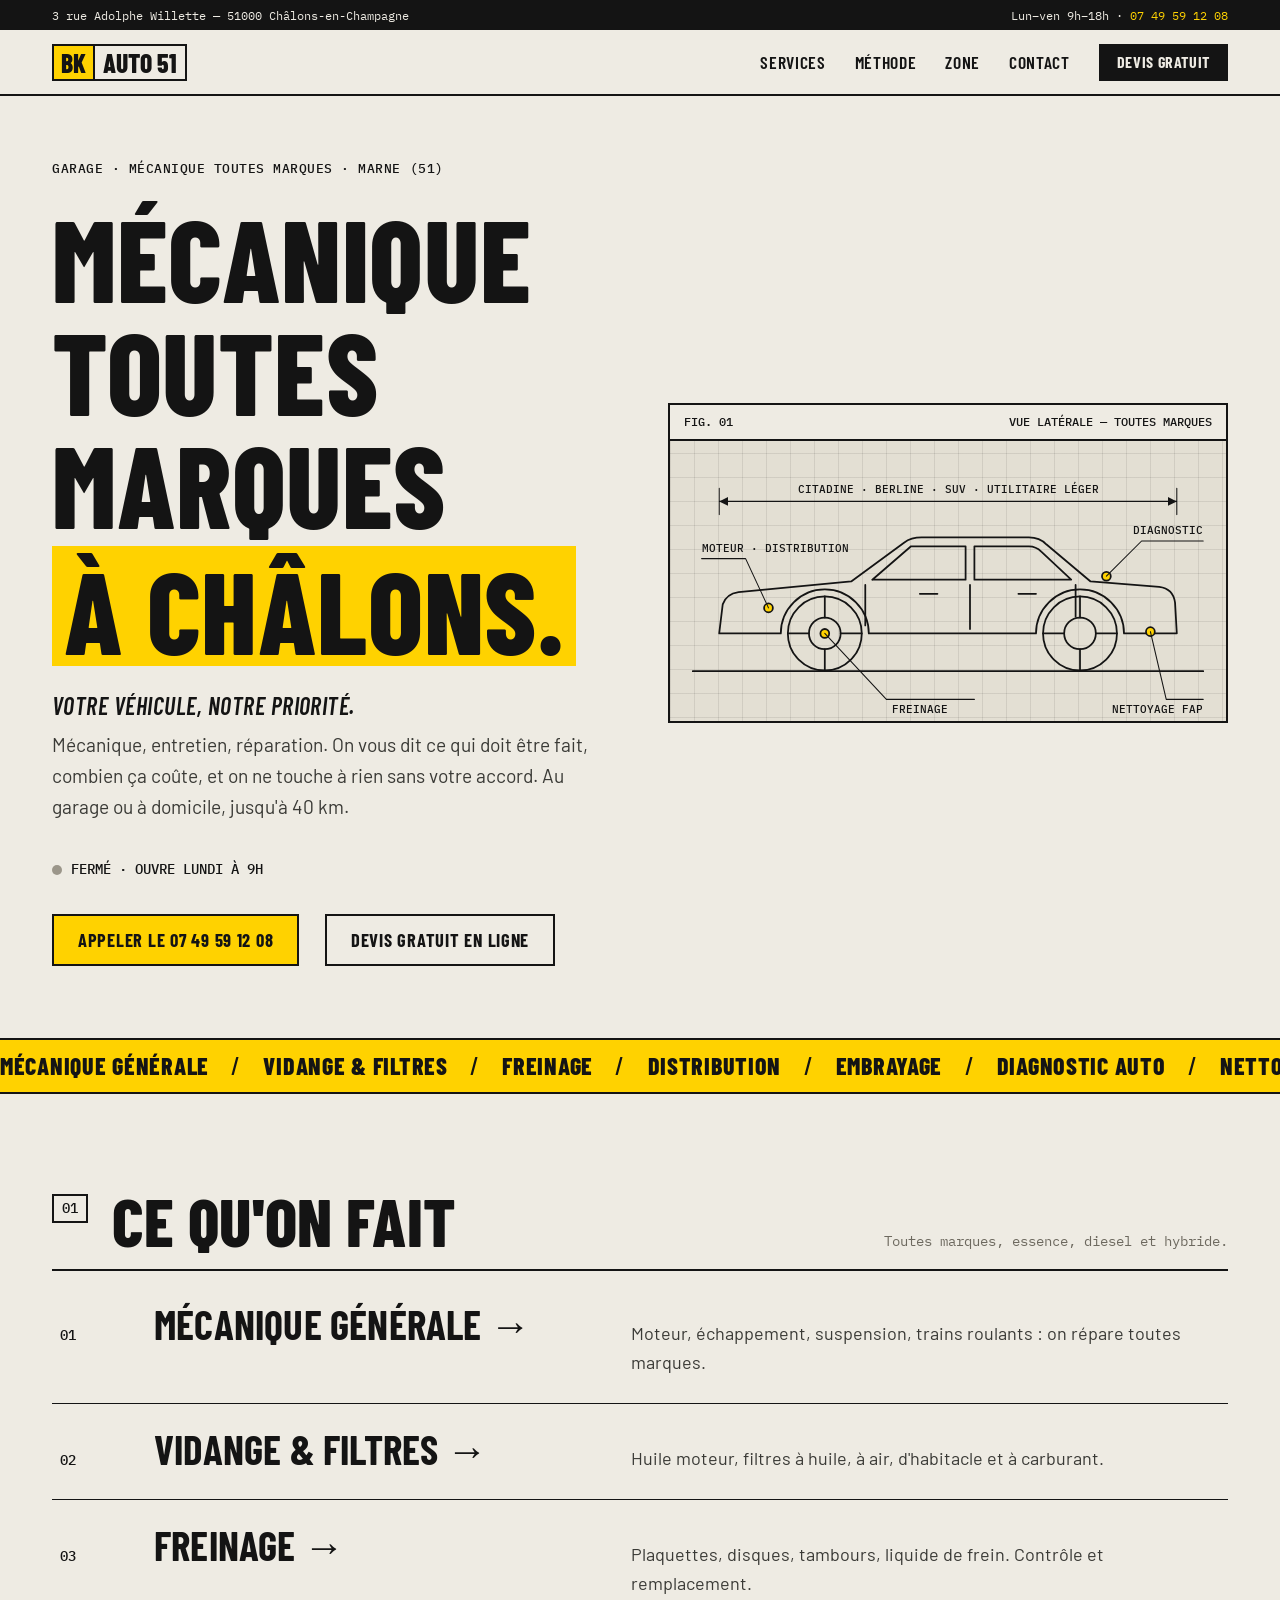
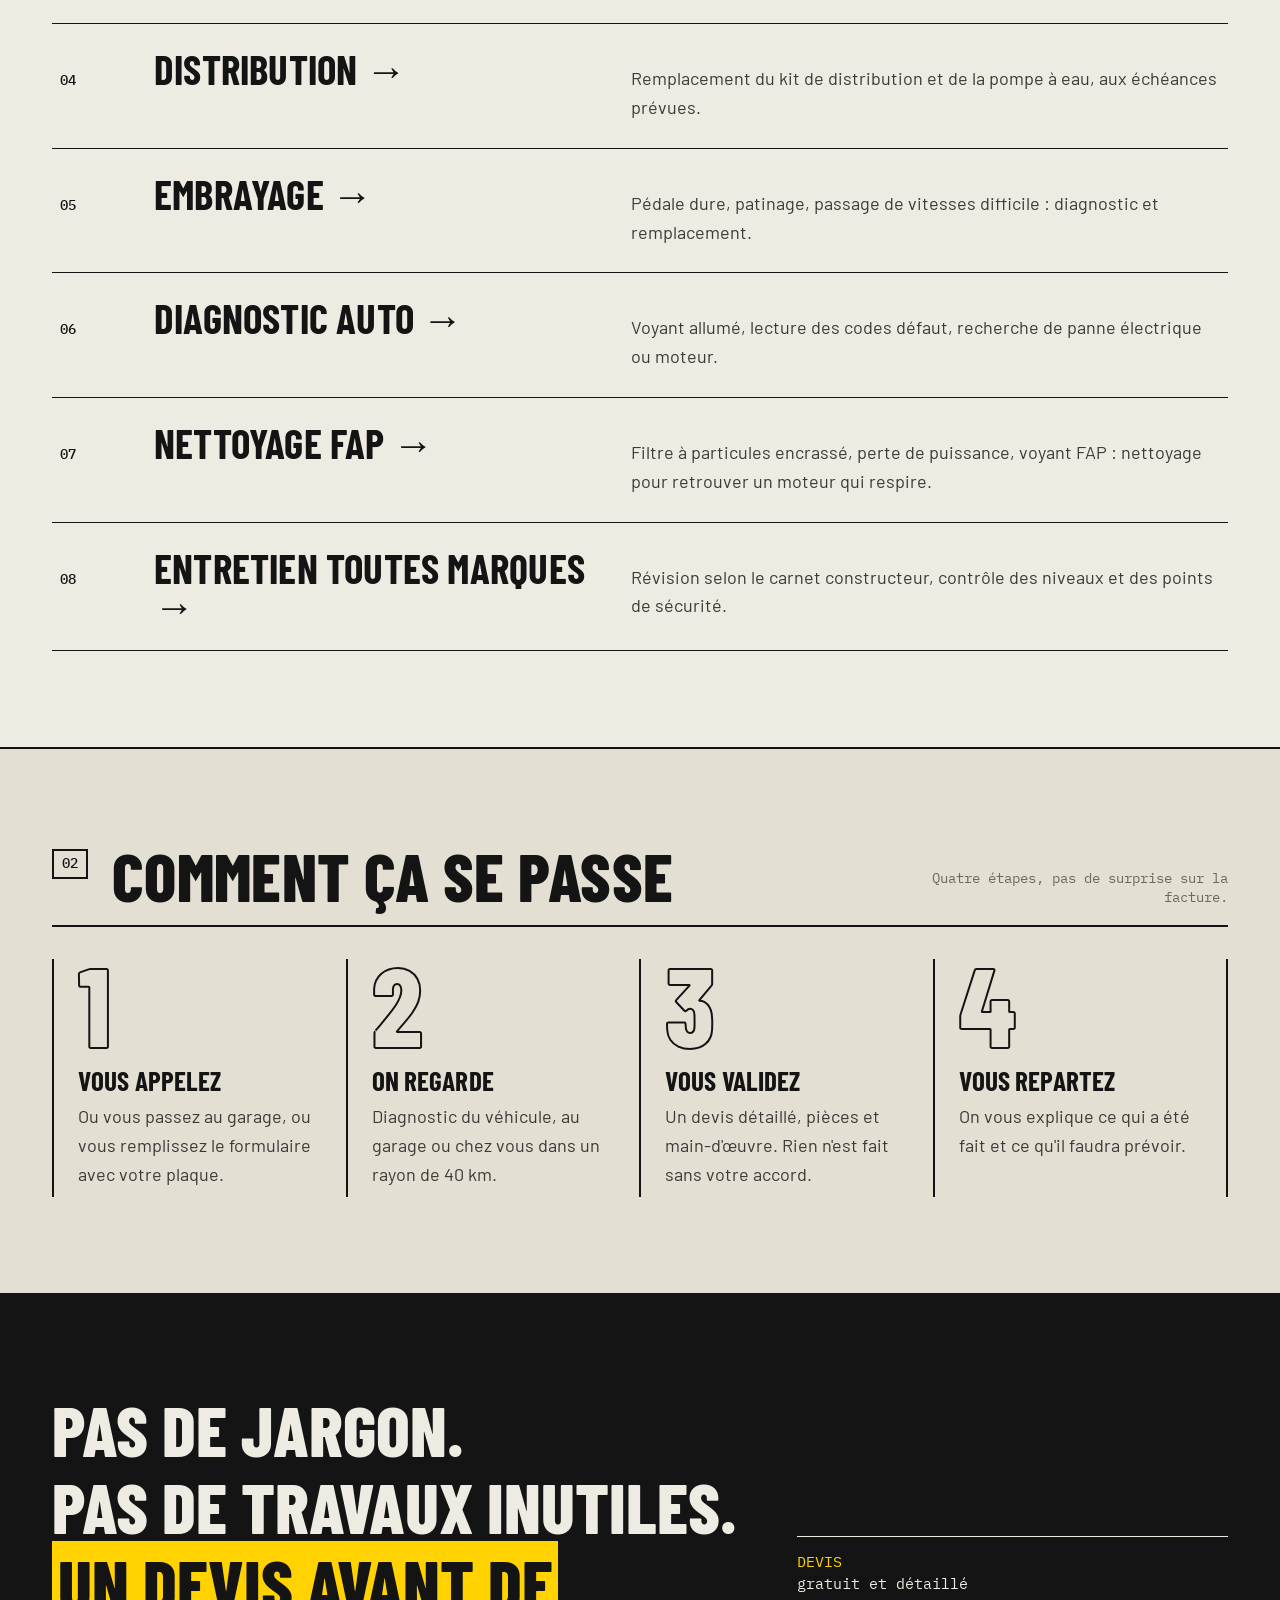
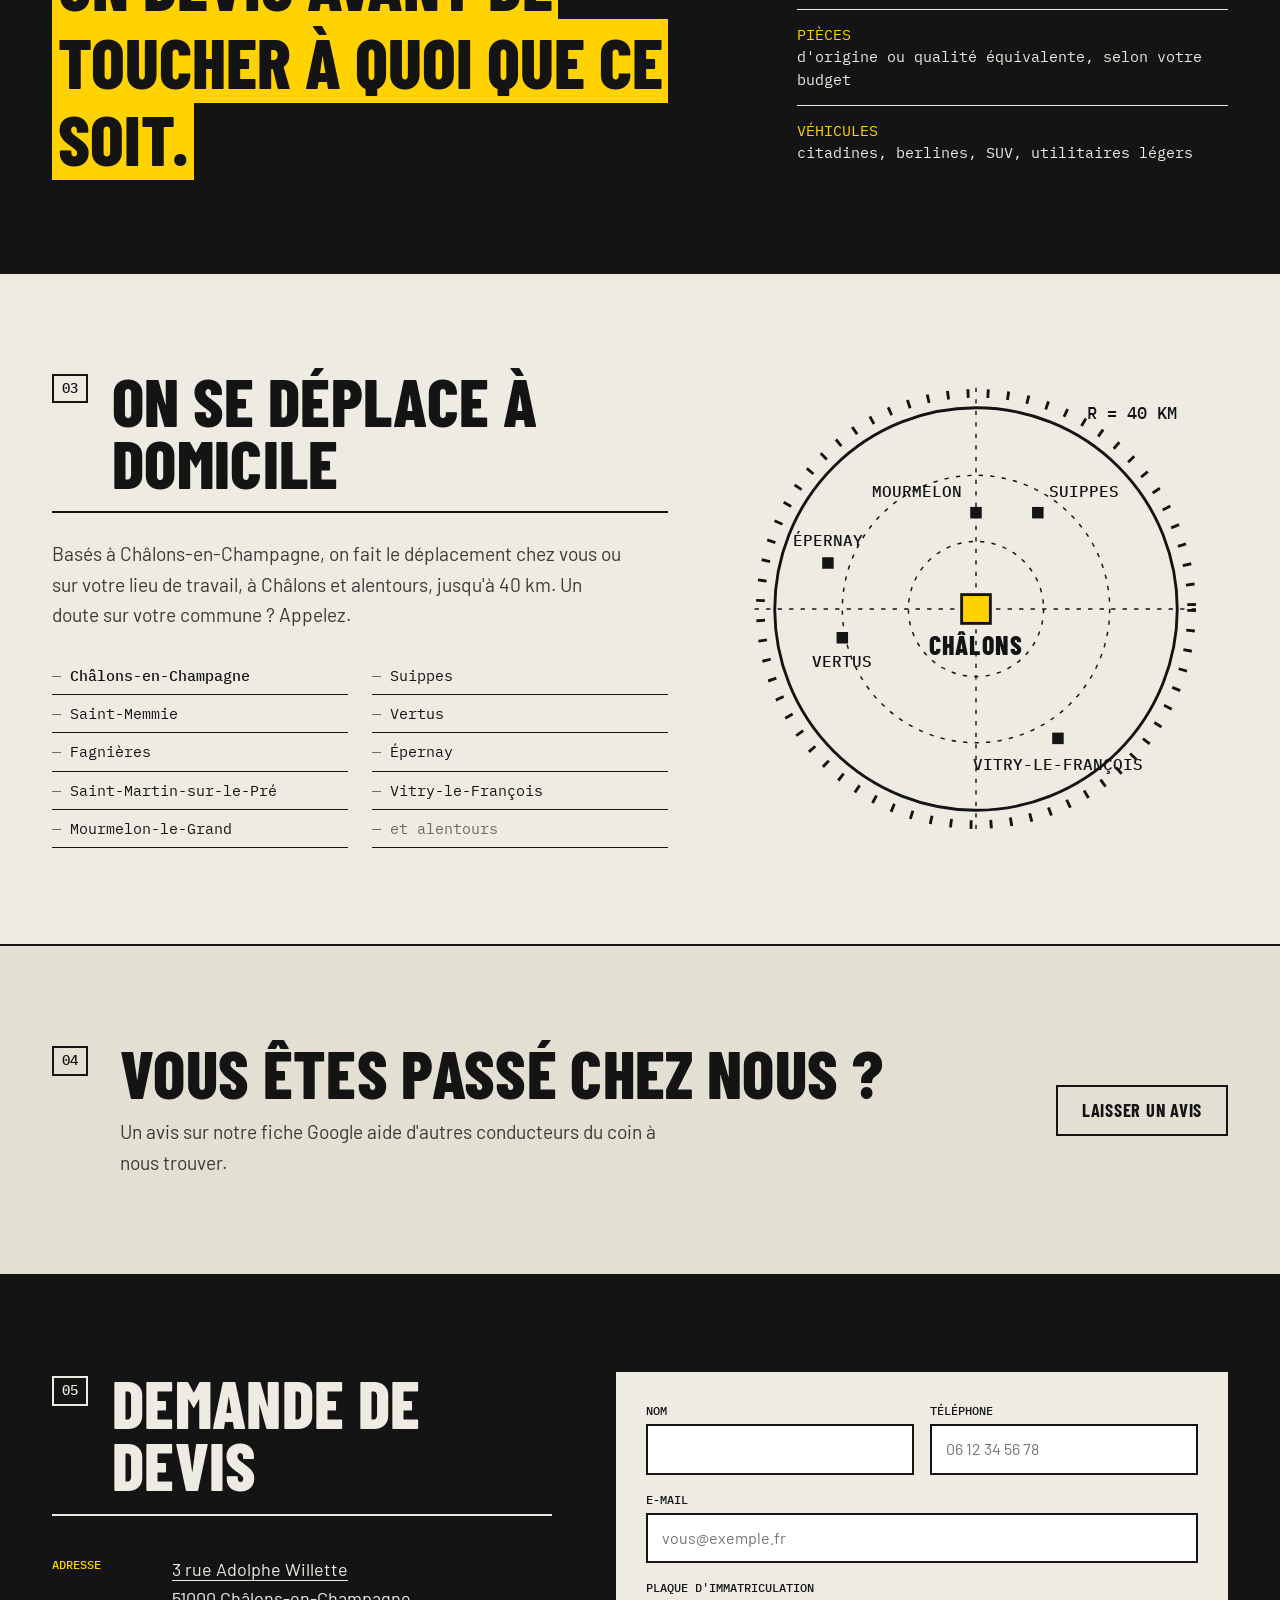
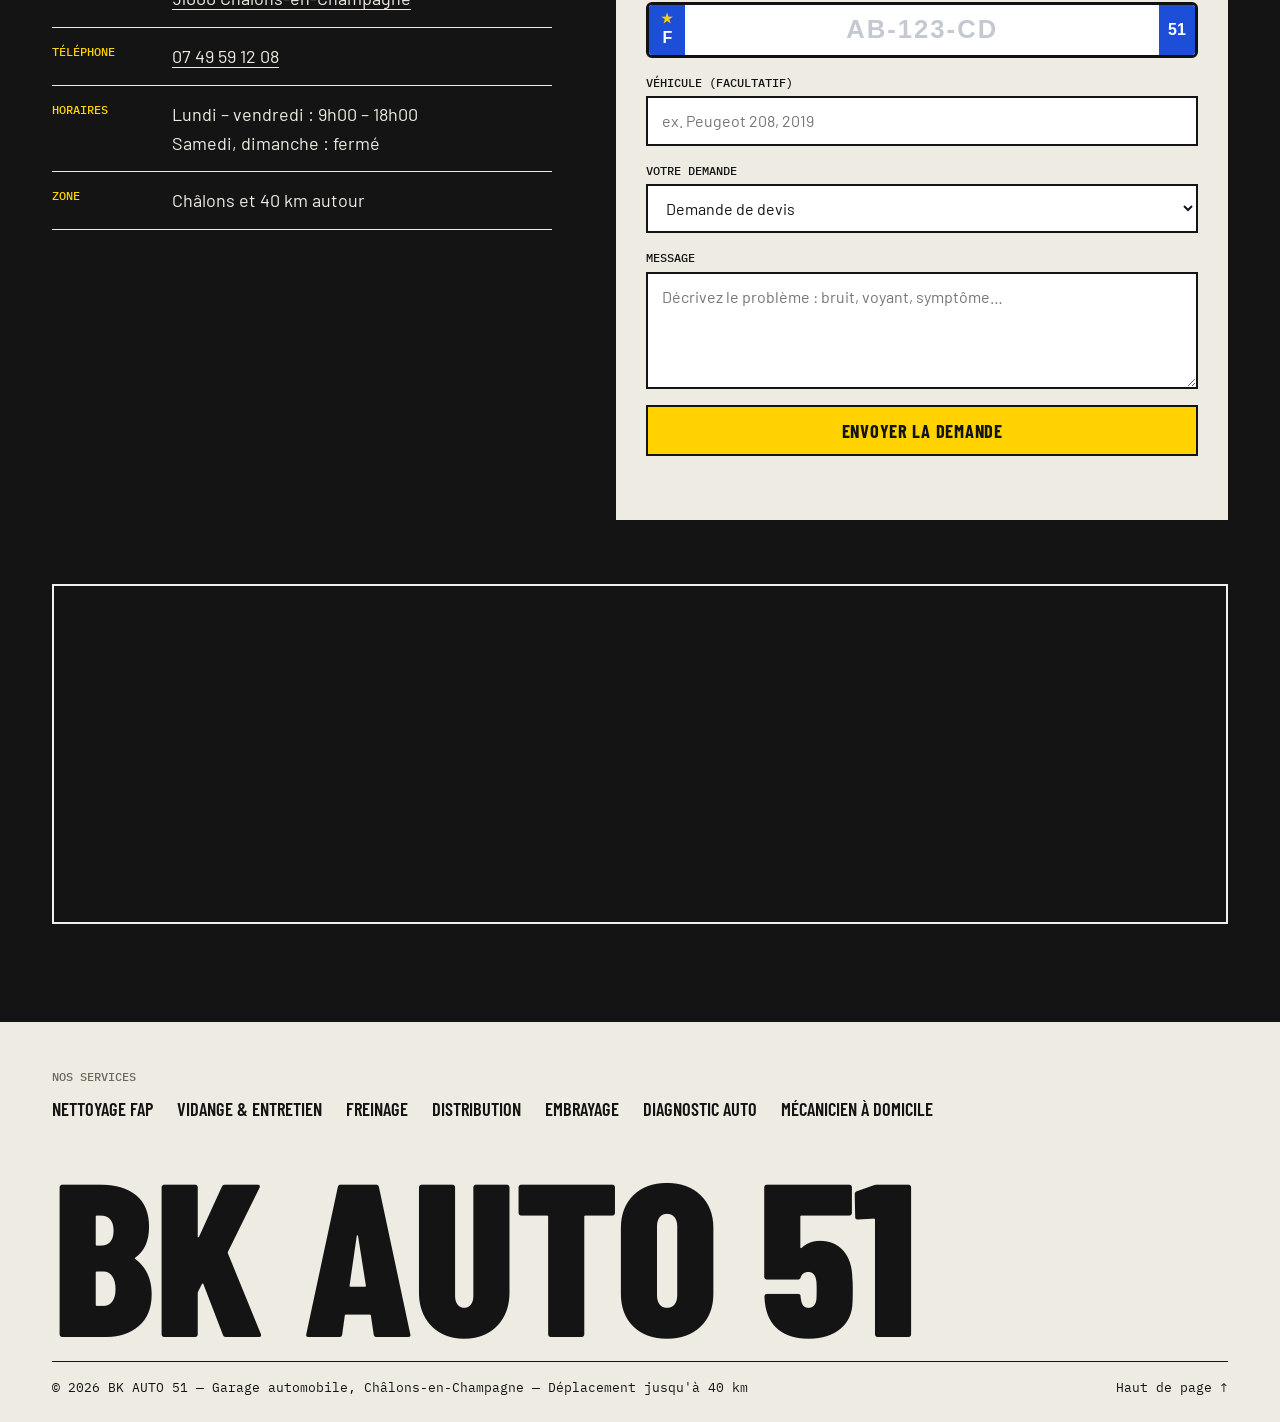
==== commit fc368b8e: "7 pages services pour le référencement local (FAP, vidange, freinage, distribution, embrayage, diagn" ====
--- a/index.html
+++ b/index.html
@@ -16,7 +16,7 @@
   <link rel="preconnect" href="https://fonts.googleapis.com">
   <link rel="preconnect" href="https://fonts.gstatic.com" crossorigin>
   <link href="https://fonts.googleapis.com/css2?family=Barlow+Condensed:wght@500;600;700;800&family=Barlow:wght@400;500;600&family=IBM+Plex+Mono:wght@400;500&display=swap" rel="stylesheet">
-  <link rel="stylesheet" href="/assets/styles.css?v=15">
+  <link rel="stylesheet" href="/assets/styles.css?v=16">
   <script type="application/ld+json">
   {
     "@context": "https://schema.org",
@@ -31,7 +31,14 @@
       "addressCountry": "FR"
     },
     "telephone": "+33749591208",
-    "openingHours": "Mo-Fr 09:00-18:00",
+    "openingHoursSpecification": [{
+      "@type": "OpeningHoursSpecification",
+      "dayOfWeek": ["Monday", "Tuesday", "Wednesday", "Thursday", "Friday"],
+      "opens": "09:00",
+      "closes": "18:00"
+    }],
+    "priceRange": "€€",
+    "hasMap": "https://www.google.com/maps/search/?api=1&query=BK+AUTO+51+3+rue+Adolphe+Willette+51000+Ch%C3%A2lons-en-Champagne",
     "areaServed": {
       "@type": "GeoCircle",
       "geoMidpoint": { "@type": "GeoCoordinates", "latitude": 48.957, "longitude": 4.363 },
@@ -129,14 +136,14 @@
           <p>Toutes marques, essence, diesel et hybride.</p>
         </header>
         <ol class="services">
-          <li data-reveal><span class="services__n">01</span><h3>Mécanique générale</h3><p>Moteur, échappement, suspension, trains roulants : on répare toutes marques.</p></li>
-          <li data-reveal><span class="services__n">02</span><h3>Vidange &amp; filtres</h3><p>Huile moteur, filtres à huile, à air, d'habitacle et à carburant.</p></li>
-          <li data-reveal><span class="services__n">03</span><h3>Freinage</h3><p>Plaquettes, disques, tambours, liquide de frein. Contrôle et remplacement.</p></li>
-          <li data-reveal><span class="services__n">04</span><h3>Distribution</h3><p>Remplacement du kit de distribution et de la pompe à eau, aux échéances prévues.</p></li>
-          <li data-reveal><span class="services__n">05</span><h3>Embrayage</h3><p>Pédale dure, patinage, passage de vitesses difficile : diagnostic et remplacement.</p></li>
-          <li data-reveal><span class="services__n">06</span><h3>Diagnostic auto</h3><p>Voyant allumé, lecture des codes défaut, recherche de panne électrique ou moteur.</p></li>
-          <li data-reveal><span class="services__n">07</span><h3>Nettoyage FAP</h3><p>Filtre à particules encrassé, perte de puissance, voyant FAP : nettoyage pour retrouver un moteur qui respire.</p></li>
-          <li data-reveal><span class="services__n">08</span><h3>Entretien toutes marques</h3><p>Révision selon le carnet constructeur, contrôle des niveaux et des points de sécurité.</p></li>
+          <li data-reveal><span class="services__n">01</span><h3><a href="/services/mecanicien-a-domicile-marne">Mécanique générale</a></h3><p>Moteur, échappement, suspension, trains roulants : on répare toutes marques.</p></li>
+          <li data-reveal><span class="services__n">02</span><h3><a href="/services/vidange-entretien-chalons-en-champagne">Vidange &amp; filtres</a></h3><p>Huile moteur, filtres à huile, à air, d'habitacle et à carburant.</p></li>
+          <li data-reveal><span class="services__n">03</span><h3><a href="/services/freinage-chalons-en-champagne">Freinage</a></h3><p>Plaquettes, disques, tambours, liquide de frein. Contrôle et remplacement.</p></li>
+          <li data-reveal><span class="services__n">04</span><h3><a href="/services/distribution-chalons-en-champagne">Distribution</a></h3><p>Remplacement du kit de distribution et de la pompe à eau, aux échéances prévues.</p></li>
+          <li data-reveal><span class="services__n">05</span><h3><a href="/services/embrayage-chalons-en-champagne">Embrayage</a></h3><p>Pédale dure, patinage, passage de vitesses difficile : diagnostic et remplacement.</p></li>
+          <li data-reveal><span class="services__n">06</span><h3><a href="/services/diagnostic-auto-chalons-en-champagne">Diagnostic auto</a></h3><p>Voyant allumé, lecture des codes défaut, recherche de panne électrique ou moteur.</p></li>
+          <li data-reveal><span class="services__n">07</span><h3><a href="/services/nettoyage-fap-chalons-en-champagne">Nettoyage FAP</a></h3><p>Filtre à particules encrassé, perte de puissance, voyant FAP : nettoyage pour retrouver un moteur qui respire.</p></li>
+          <li data-reveal><span class="services__n">08</span><h3><a href="/services/vidange-entretien-chalons-en-champagne">Entretien toutes marques</a></h3><p>Révision selon le carnet constructeur, contrôle des niveaux et des points de sécurité.</p></li>
         </ol>
       </div>
     </section>
@@ -275,6 +282,7 @@
 
   <footer class="footer">
     <div class="container">
+      <!-- services:start --><nav class="footer__services" aria-label="Nos services"><p>Nos services</p><ul><li><a href="/services/nettoyage-fap-chalons-en-champagne">Nettoyage FAP</a></li><li><a href="/services/vidange-entretien-chalons-en-champagne">Vidange &amp; entretien</a></li><li><a href="/services/freinage-chalons-en-champagne">Freinage</a></li><li><a href="/services/distribution-chalons-en-champagne">Distribution</a></li><li><a href="/services/embrayage-chalons-en-champagne">Embrayage</a></li><li><a href="/services/diagnostic-auto-chalons-en-champagne">Diagnostic auto</a></li><li><a href="/services/mecanicien-a-domicile-marne">Mécanicien à domicile</a></li></ul></nav><!-- services:end -->
       <p class="footer__mark" aria-hidden="true">BK AUTO 51</p>
       <div class="footer__inner">
         <p>© <span id="year"></span> BK AUTO 51 — Garage automobile, Châlons-en-Champagne — Déplacement jusqu'à 40&nbsp;km</p>
@@ -288,6 +296,6 @@
     <a href="#contact" class="action-bar__quote">Devis gratuit</a>
   </nav>
 
-  <script src="/assets/main.js?v=15" defer></script>
+  <script src="/assets/main.js?v=16" defer></script>
 </body>
 </html>
--- a/assets/styles.css
+++ b/assets/styles.css
@@ -176,7 +176,7 @@
 
 /* Engagement */
 .statement { display: grid; grid-template-columns: 1.6fr 1fr; gap: 56px; align-items: end; }
-.statement__big { font: 800 clamp(2.4rem, 5.5vw, 4.6rem)/.98 var(--display); text-transform: uppercase; margin: 0; }
+.statement__big { font: 800 clamp(2.4rem, 5.5vw, 4.6rem)/1.1 var(--display); text-transform: uppercase; margin: 0; }
 .statement__list { list-style: none; margin: 0; padding: 0; font: 400 .92rem/1.5 var(--mono); }
 .statement__list li { padding: 14px 0; border-top: 1px solid #eeebe3; }
 .statement__list span { display: block; color: var(--accent); text-transform: uppercase; }
@@ -296,3 +296,34 @@
   .bp-draw path, .bp-wheel circle, .bp-wheel path { stroke-dashoffset: 0 !important; }
   html { scroll-behavior: auto; }
 }
+
+/* Pages services */
+.services h3 a { text-decoration: none; background: linear-gradient(currentColor, currentColor) no-repeat 0 100% / 0 3px; transition: background-size .25s ease; }
+.services h3 a::after { content: " →"; font-weight: 500; }
+.services li:hover h3 a { background-size: 100% 3px; }
+.svc-hero h1 { font-size: clamp(2.8rem, 7vw, 5.6rem); max-width: 16ch; margin-bottom: 1.4rem; }
+.svc-hero .lead { max-width: 44rem; }
+.kicker a { text-decoration: none; border-bottom: 1px solid currentColor; }
+.svc-cols { display: grid; grid-template-columns: 1.5fr 1fr; gap: 56px; align-items: start; }
+@media (max-width: 860px) { .svc-cols { grid-template-columns: 1fr; gap: 32px; } }
+.signs { list-style: none; margin: 0; padding: 0; }
+.signs li { position: relative; padding: 14px 0 14px 34px; border-bottom: 1px solid var(--line); font-size: 1.1rem; }
+.signs li::before { content: "!"; position: absolute; left: 0; top: 15px; width: 22px; height: 22px; display: grid; place-items: center; background: var(--accent); color: #141414; border: 2px solid #141414; font: 800 .9rem/1 var(--display); }
+.svc-card { border: 2px solid var(--line); background: var(--bg-alt); padding: 24px; position: sticky; top: 90px; }
+.svc-card__title { font: 800 1.8rem/1 var(--display); text-transform: uppercase; margin-bottom: 1rem; }
+.svc-card p { color: var(--ink-soft); }
+.faq { max-width: 900px; }
+.faq__item { border-bottom: 1px solid var(--line); }
+.faq__item summary { cursor: pointer; list-style: none; padding: 20px 40px 20px 0; position: relative; font: 700 1.5rem/1.15 var(--display); text-transform: uppercase; }
+.faq__item summary::-webkit-details-marker { display: none; }
+.faq__item summary::after { content: "+"; position: absolute; right: 4px; top: 16px; font: 500 1.8rem/1 var(--mono); transition: transform .2s ease; }
+.faq__item[open] summary::after { transform: rotate(45deg); }
+.faq__item p { margin: 0 0 20px; color: var(--ink-soft); max-width: 46rem; }
+.svc-cta { display: grid; gap: 28px; }
+.svc-cta .statement__big { max-width: 22ch; }
+.svc-others { list-style: none; margin: 24px 0 0; padding: 0; display: flex; flex-wrap: wrap; gap: 18px 36px; }
+.footer__services { margin-bottom: 40px; }
+.footer__services p { font: 500 .78rem/1 var(--mono); text-transform: uppercase; margin: 0 0 12px; color: var(--muted); }
+.footer__services ul { list-style: none; margin: 0; padding: 0; display: flex; flex-wrap: wrap; gap: 8px 24px; }
+.footer__services a { font: 600 1.15rem/1.2 var(--display); text-transform: uppercase; text-decoration: none; }
+.footer__services a:hover, .footer__services a[aria-current] { text-decoration: underline; }
